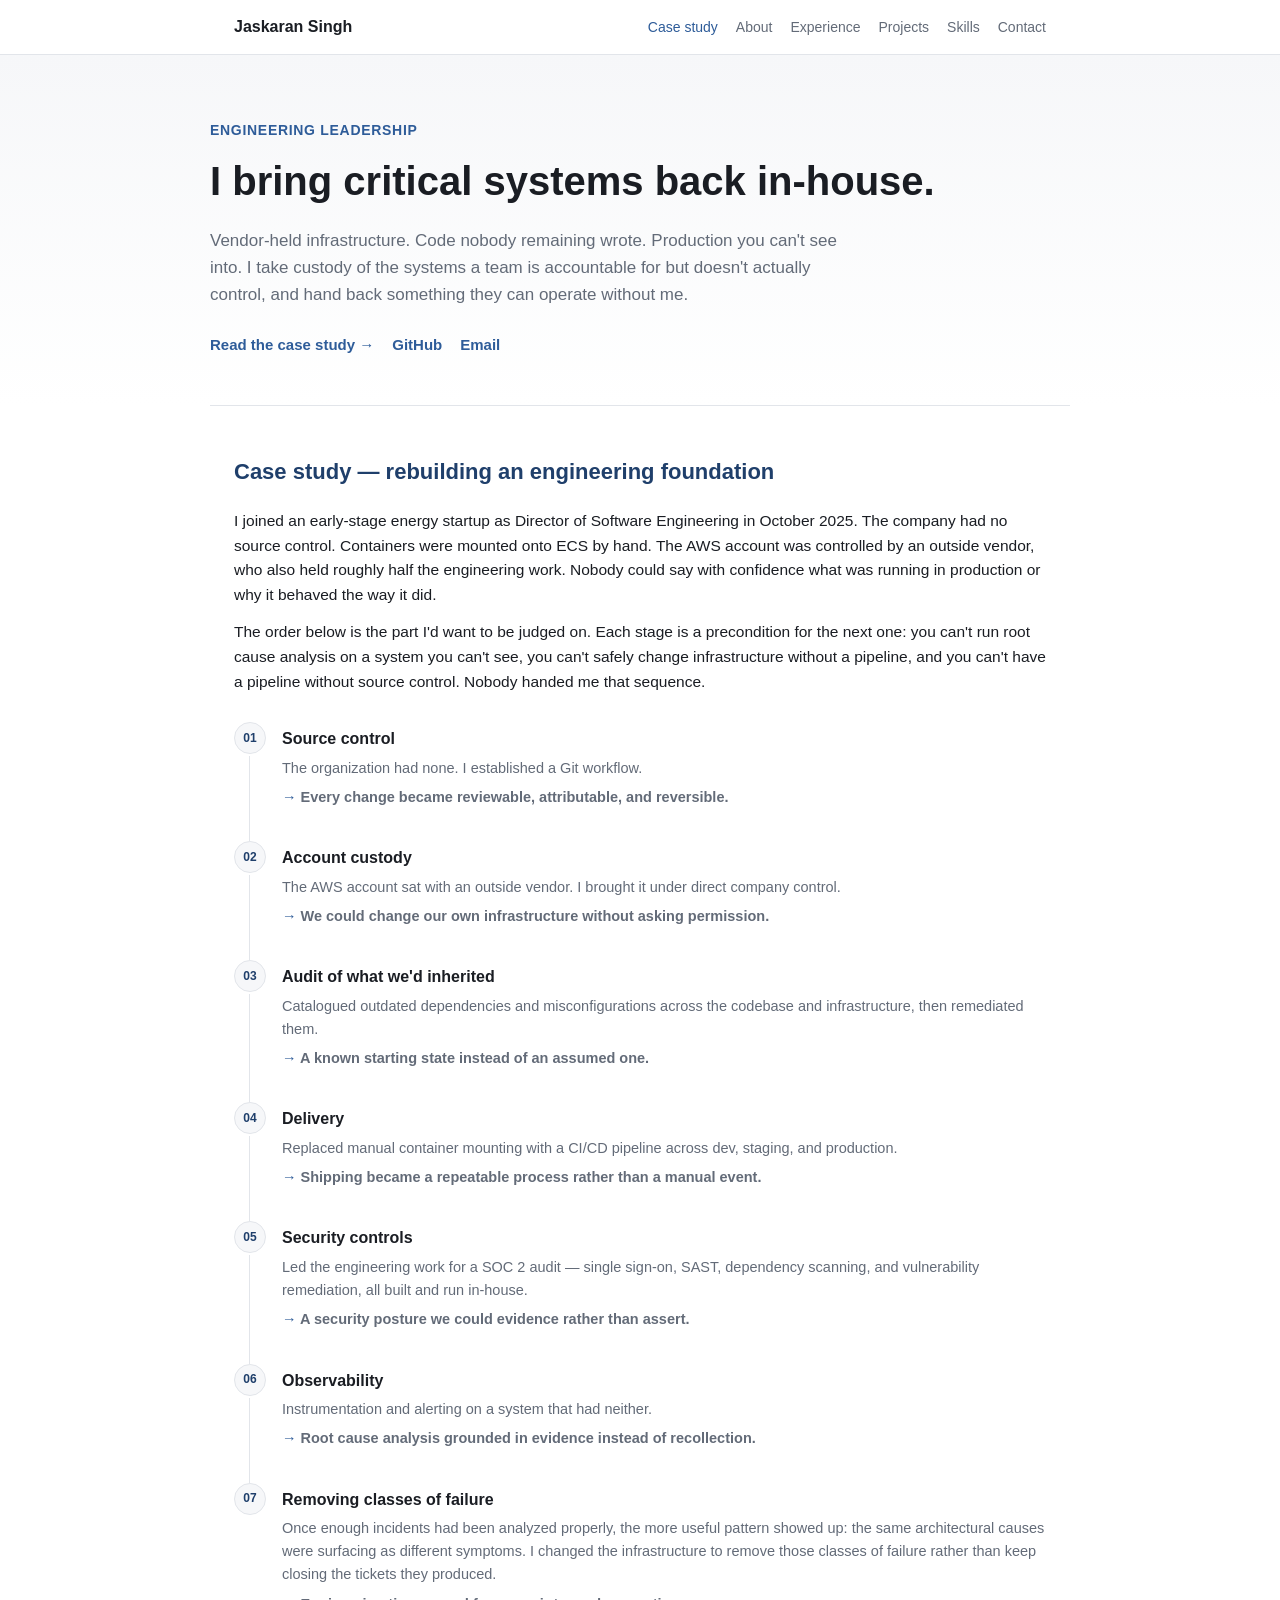
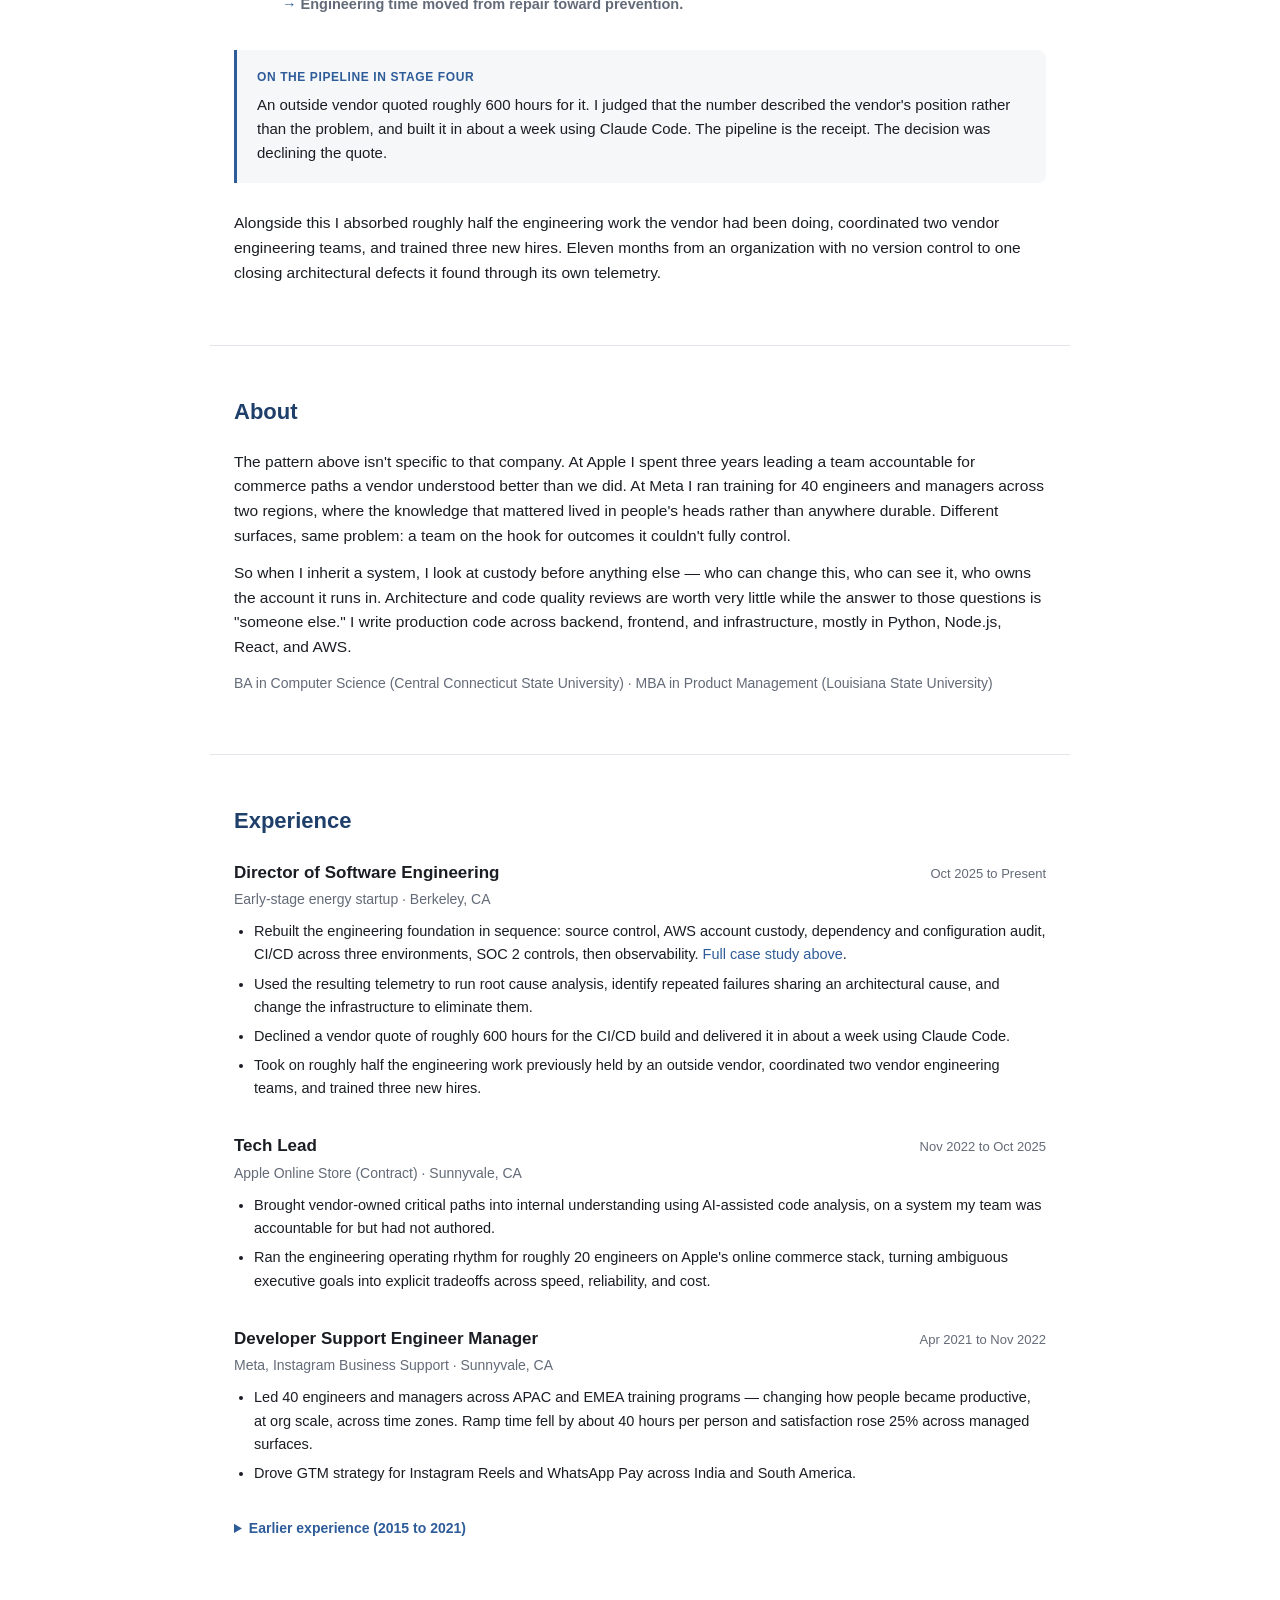
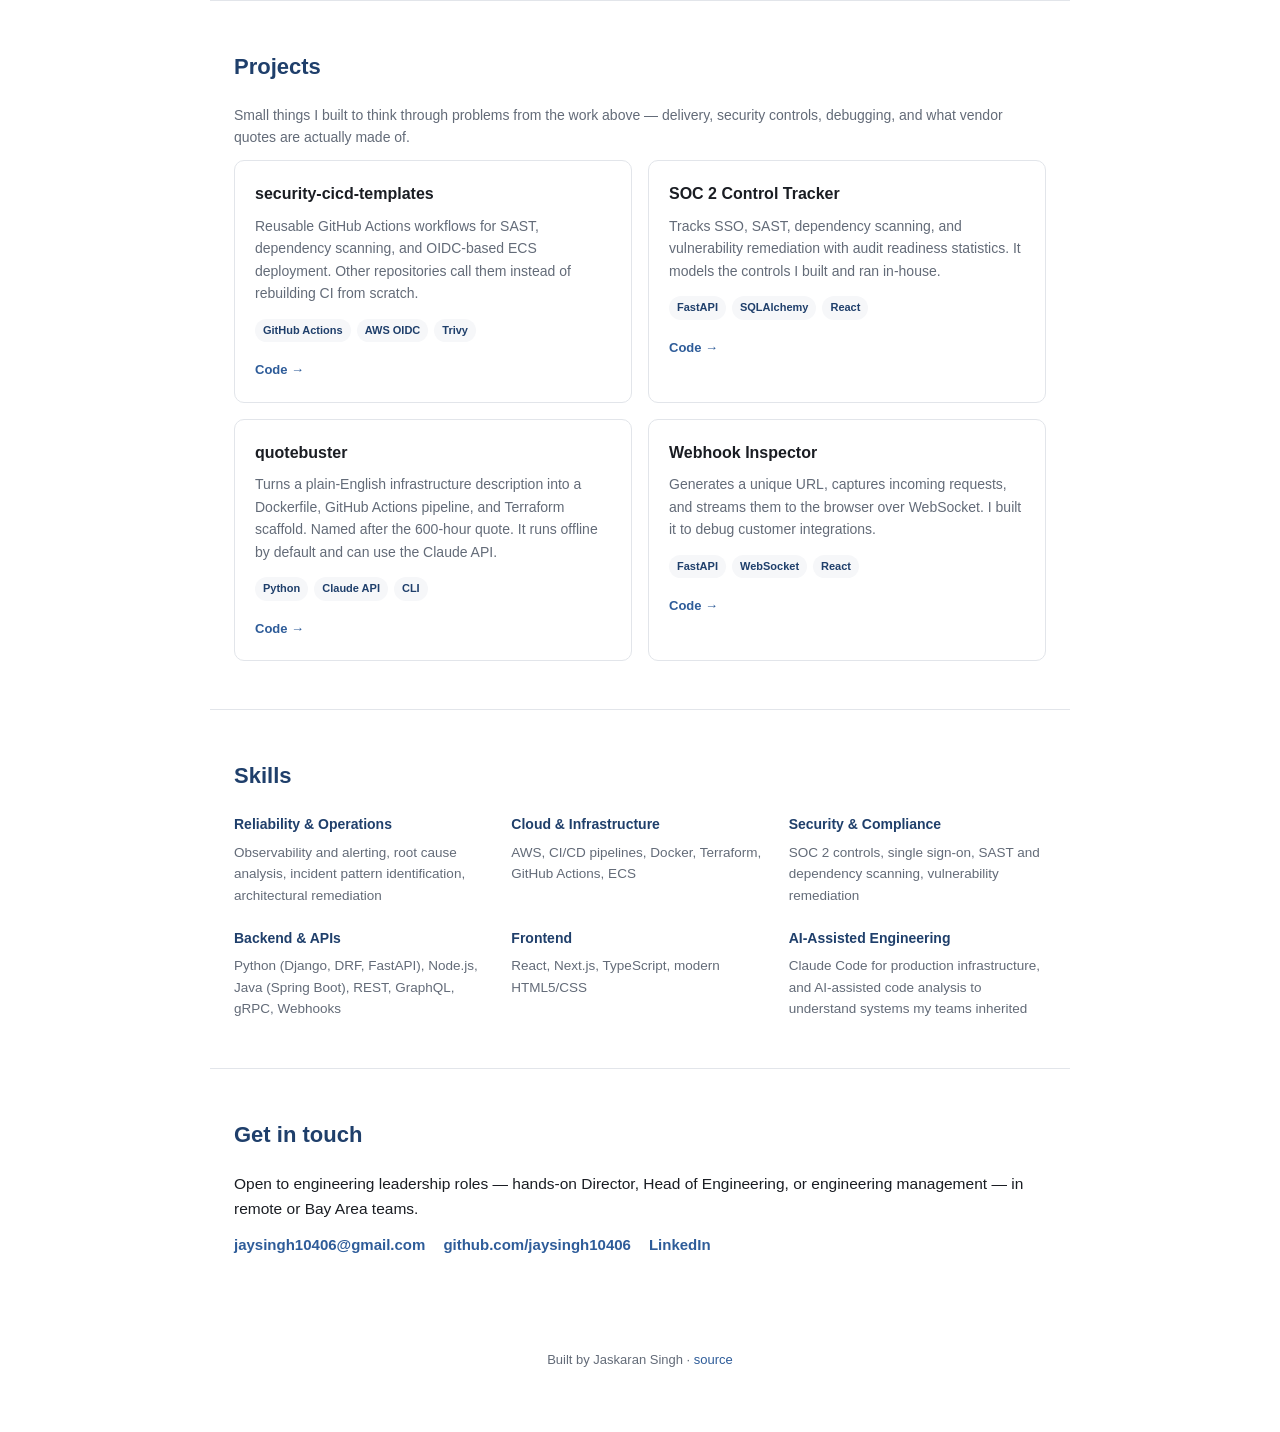
==== index.html @ 71fa1586 "Reposition portfolio around systems custody rather than CI/CD The site led with "Systems that make s" ====
<!doctype html>
<html lang="en">
<head>
  <meta charset="UTF-8" />
  <meta name="viewport" content="width=device-width, initial-scale=1.0" />
  <title>Jaskaran Singh | Engineering Leadership</title>
  <meta name="description" content="Jaskaran Singh takes custody of systems an engineering team is accountable for but doesn't control, and hands back something the team can operate." />
  <link rel="stylesheet" href="css/style.css" />
</head>
<body>

  <nav class="nav">
    <div class="nav__inner">
      <a href="#top" class="nav__brand">Jaskaran Singh</a>
      <div class="nav__links">
        <a href="#rebuild">Case study</a>
        <a href="#about">About</a>
        <a href="#experience">Experience</a>
        <a href="#projects">Projects</a>
        <a href="#skills">Skills</a>
        <a href="#contact">Contact</a>
      </div>
    </div>
  </nav>

  <header id="top" class="hero">
    <div class="hero__inner">
      <p class="hero__eyebrow">Engineering Leadership</p>
      <h1>I bring critical systems back in-house.</h1>
      <p class="hero__tagline">
        Vendor-held infrastructure. Code nobody remaining wrote. Production you can't see into.
        I take custody of the systems a team is accountable for but doesn't actually control,
        and hand back something they can operate without me.
      </p>
      <div class="hero__links">
        <a href="#rebuild">Read the case study →</a>
        <a href="https://github.com/jaysingh10406" target="_blank" rel="noopener">GitHub</a>
        <a href="mailto:jaysingh10406@gmail.com">Email</a>
      </div>
    </div>
  </header>

  <main>
    <section id="rebuild" class="section">
      <h2 class="section__title">Case study — rebuilding an engineering foundation</h2>
      <p class="section__body">
        I joined an early-stage energy startup as Director of Software Engineering in October 2025.
        The company had no source control. Containers were mounted onto ECS by hand. The AWS account
        was controlled by an outside vendor, who also held roughly half the engineering work. Nobody
        could say with confidence what was running in production or why it behaved the way it did.
      </p>
      <p class="section__body">
        The order below is the part I'd want to be judged on. Each stage is a precondition for the
        next one: you can't run root cause analysis on a system you can't see, you can't safely
        change infrastructure without a pipeline, and you can't have a pipeline without source
        control. Nobody handed me that sequence.
      </p>

      <ol class="sequence">
        <li class="sequence__step">
          <span class="sequence__num">01</span>
          <div class="sequence__body">
            <h3>Source control</h3>
            <p>The organization had none. I established a Git workflow.</p>
            <p class="sequence__unlock">Every change became reviewable, attributable, and reversible.</p>
          </div>
        </li>

        <li class="sequence__step">
          <span class="sequence__num">02</span>
          <div class="sequence__body">
            <h3>Account custody</h3>
            <p>The AWS account sat with an outside vendor. I brought it under direct company control.</p>
            <p class="sequence__unlock">We could change our own infrastructure without asking permission.</p>
          </div>
        </li>

        <li class="sequence__step">
          <span class="sequence__num">03</span>
          <div class="sequence__body">
            <h3>Audit of what we'd inherited</h3>
            <p>Catalogued outdated dependencies and misconfigurations across the codebase and infrastructure, then remediated them.</p>
            <p class="sequence__unlock">A known starting state instead of an assumed one.</p>
          </div>
        </li>

        <li class="sequence__step">
          <span class="sequence__num">04</span>
          <div class="sequence__body">
            <h3>Delivery</h3>
            <p>Replaced manual container mounting with a CI/CD pipeline across dev, staging, and production.</p>
            <p class="sequence__unlock">Shipping became a repeatable process rather than a manual event.</p>
          </div>
        </li>

        <li class="sequence__step">
          <span class="sequence__num">05</span>
          <div class="sequence__body">
            <h3>Security controls</h3>
            <p>Led the engineering work for a SOC&nbsp;2 audit — single sign-on, SAST, dependency scanning, and vulnerability remediation, all built and run in-house.</p>
            <p class="sequence__unlock">A security posture we could evidence rather than assert.</p>
          </div>
        </li>

        <li class="sequence__step">
          <span class="sequence__num">06</span>
          <div class="sequence__body">
            <h3>Observability</h3>
            <p>Instrumentation and alerting on a system that had neither.</p>
            <p class="sequence__unlock">Root cause analysis grounded in evidence instead of recollection.</p>
          </div>
        </li>

        <li class="sequence__step">
          <span class="sequence__num">07</span>
          <div class="sequence__body">
            <h3>Removing classes of failure</h3>
            <p>Once enough incidents had been analyzed properly, the more useful pattern showed up: the same architectural causes were surfacing as different symptoms. I changed the infrastructure to remove those classes of failure rather than keep closing the tickets they produced.</p>
            <p class="sequence__unlock">Engineering time moved from repair toward prevention.</p>
          </div>
        </li>
      </ol>

      <div class="callout">
        <p class="callout__label">On the pipeline in stage four</p>
        <p>
          An outside vendor quoted roughly 600 hours for it. I judged that the number described the
          vendor's position rather than the problem, and built it in about a week using Claude Code.
          The pipeline is the receipt. The decision was declining the quote.
        </p>
      </div>

      <p class="section__body">
        Alongside this I absorbed roughly half the engineering work the vendor had been doing,
        coordinated two vendor engineering teams, and trained three new hires. Eleven months from
        an organization with no version control to one closing architectural defects it found
        through its own telemetry.
      </p>
    </section>

    <section id="about" class="section">
      <h2 class="section__title">About</h2>
      <p class="section__body">
        The pattern above isn't specific to that company. At Apple I spent three years leading a team
        accountable for commerce paths a vendor understood better than we did. At Meta I ran training
        for 40 engineers and managers across two regions, where the knowledge that mattered lived in
        people's heads rather than anywhere durable. Different surfaces, same problem: a team on the
        hook for outcomes it couldn't fully control.
      </p>
      <p class="section__body">
        So when I inherit a system, I look at custody before anything else — who can change this,
        who can see it, who owns the account it runs in. Architecture and code quality reviews are
        worth very little while the answer to those questions is "someone else." I write production
        code across backend, frontend, and infrastructure, mostly in Python, Node.js, React, and AWS.
      </p>
      <p class="section__body section__body--muted">
        BA in Computer Science (Central Connecticut State University) · MBA in Product Management
        (Louisiana State University)
      </p>
    </section>

    <section id="experience" class="section">
      <h2 class="section__title">Experience</h2>

      <article class="role">
        <div class="role__header">
          <h3>Director of Software Engineering</h3>
          <span class="role__dates">Oct 2025 to Present</span>
        </div>
        <p class="role__company">Early-stage energy startup · Berkeley, CA</p>
        <ul>
          <li>Rebuilt the engineering foundation in sequence: source control, AWS account custody, dependency and configuration audit, CI/CD across three environments, SOC&nbsp;2 controls, then observability. <a href="#rebuild">Full case study above</a>.</li>
          <li>Used the resulting telemetry to run root cause analysis, identify repeated failures sharing an architectural cause, and change the infrastructure to eliminate them.</li>
          <li>Declined a vendor quote of roughly 600 hours for the CI/CD build and delivered it in about a week using Claude Code.</li>
          <li>Took on roughly half the engineering work previously held by an outside vendor, coordinated two vendor engineering teams, and trained three new hires.</li>
        </ul>
      </article>

      <article class="role">
        <div class="role__header">
          <h3>Tech Lead</h3>
          <span class="role__dates">Nov 2022 to Oct 2025</span>
        </div>
        <p class="role__company">Apple Online Store (Contract) · Sunnyvale, CA</p>
        <ul>
          <li>Brought vendor-owned critical paths into internal understanding using AI-assisted code analysis, on a system my team was accountable for but had not authored.</li>
          <li>Ran the engineering operating rhythm for roughly 20 engineers on Apple's online commerce stack, turning ambiguous executive goals into explicit tradeoffs across speed, reliability, and cost.</li>
        </ul>
      </article>

      <article class="role">
        <div class="role__header">
          <h3>Developer Support Engineer Manager</h3>
          <span class="role__dates">Apr 2021 to Nov 2022</span>
        </div>
        <p class="role__company">Meta, Instagram Business Support · Sunnyvale, CA</p>
        <ul>
          <li>Led 40 engineers and managers across APAC and EMEA training programs — changing how people became productive, at org scale, across time zones. Ramp time fell by about 40 hours per person and satisfaction rose 25% across managed surfaces.</li>
          <li>Drove GTM strategy for Instagram Reels and WhatsApp Pay across India and South America.</li>
        </ul>
      </article>

      <details class="earlier">
        <summary>Earlier experience (2015 to 2021)</summary>
        <ul>
          <li><strong>2019 to 2021</strong>: Lead Engineer, Apple Online Store (Contract), Sunnyvale, CA. Led technical delivery on a payment-flow improvement that contributed to a 15% engagement lift. Delivered 10% under budget.</li>
          <li><strong>2018 to 2019</strong>: Application Developer, Google via Accenture (Contract), Mountain View, CA. Provided technical support for Google's developer and partner community on API issues.</li>
          <li><strong>2017 to 2018</strong>: Quality Assurance Tester, PayPal via Intelliswift (Contract), San Jose, CA. Tested REST APIs with Postman and maintained documentation.</li>
          <li><strong>2016 to 2017</strong>: Senior Associate App Developer, UnitedHealth Group, Cypress, CA. Performed unit testing and code review under Agile and Waterfall.</li>
          <li><strong>2015</strong>: TDP Intern, Optum Technology, Hartford, CT. Built the J2EE backend for a major application portal.</li>
        </ul>
      </details>
    </section>

    <section id="projects" class="section">
      <h2 class="section__title">Projects</h2>
      <p class="section__body section__body--muted">
        Small things I built to think through problems from the work above — delivery, security
        controls, debugging, and what vendor quotes are actually made of.
      </p>

      <div class="projects-grid">
        <article class="project-card">
          <h3>security-cicd-templates</h3>
          <p>
            Reusable GitHub Actions workflows for SAST, dependency scanning, and OIDC-based ECS
            deployment. Other repositories call them instead of rebuilding CI from scratch.
          </p>
          <div class="project-card__tags">
            <span>GitHub Actions</span><span>AWS OIDC</span><span>Trivy</span>
          </div>
          <div class="project-card__links">
            <a href="https://github.com/jaysingh10406/security-cicd-templates" target="_blank" rel="noopener">Code →</a>
          </div>
        </article>

        <article class="project-card">
          <h3>SOC&nbsp;2 Control Tracker</h3>
          <p>
            Tracks SSO, SAST, dependency scanning, and vulnerability remediation with audit
            readiness statistics. It models the controls I built and ran in-house.
          </p>
          <div class="project-card__tags">
            <span>FastAPI</span><span>SQLAlchemy</span><span>React</span>
          </div>
          <div class="project-card__links">
            <a href="https://github.com/jaysingh10406/soc2-control-tracker" target="_blank" rel="noopener">Code →</a>
          </div>
        </article>

        <article class="project-card">
          <h3>quotebuster</h3>
          <p>
            Turns a plain-English infrastructure description into a Dockerfile, GitHub Actions
            pipeline, and Terraform scaffold. Named after the 600-hour quote. It runs offline by
            default and can use the Claude API.
          </p>
          <div class="project-card__tags">
            <span>Python</span><span>Claude API</span><span>CLI</span>
          </div>
          <div class="project-card__links">
            <a href="https://github.com/jaysingh10406/quotebuster" target="_blank" rel="noopener">Code →</a>
          </div>
        </article>

        <article class="project-card">
          <h3>Webhook Inspector</h3>
          <p>
            Generates a unique URL, captures incoming requests, and streams them to the browser
            over WebSocket. I built it to debug customer integrations.
          </p>
          <div class="project-card__tags">
            <span>FastAPI</span><span>WebSocket</span><span>React</span>
          </div>
          <div class="project-card__links">
            <a href="https://github.com/jaysingh10406/webhook-inspector" target="_blank" rel="noopener">Code →</a>
          </div>
        </article>
      </div>
    </section>

    <section id="skills" class="section">
      <h2 class="section__title">Skills</h2>
      <div class="skills">
        <div class="skills__group">
          <h4>Reliability &amp; Operations</h4>
          <p>Observability and alerting, root cause analysis, incident pattern identification, architectural remediation</p>
        </div>
        <div class="skills__group">
          <h4>Cloud &amp; Infrastructure</h4>
          <p>AWS, CI/CD pipelines, Docker, Terraform, GitHub Actions, ECS</p>
        </div>
        <div class="skills__group">
          <h4>Security &amp; Compliance</h4>
          <p>SOC&nbsp;2 controls, single sign-on, SAST and dependency scanning, vulnerability remediation</p>
        </div>
        <div class="skills__group">
          <h4>Backend &amp; APIs</h4>
          <p>Python (Django, DRF, FastAPI), Node.js, Java (Spring Boot), REST, GraphQL, gRPC, Webhooks</p>
        </div>
        <div class="skills__group">
          <h4>Frontend</h4>
          <p>React, Next.js, TypeScript, modern HTML5/CSS</p>
        </div>
        <div class="skills__group">
          <h4>AI-Assisted Engineering</h4>
          <p>Claude Code for production infrastructure, and AI-assisted code analysis to understand systems my teams inherited</p>
        </div>
      </div>
    </section>

    <section id="contact" class="section section--contact">
      <h2 class="section__title">Get in touch</h2>
      <p class="section__body">
        Open to engineering leadership roles — hands-on Director, Head of Engineering, or
        engineering management — in remote or Bay Area teams.
      </p>
      <div class="hero__links">
        <a href="mailto:jaysingh10406@gmail.com">jaysingh10406@gmail.com</a>
        <a href="https://github.com/jaysingh10406" target="_blank" rel="noopener">github.com/jaysingh10406</a>
        <a href="https://www.linkedin.com/" target="_blank" rel="noopener">LinkedIn</a>
      </div>
    </section>
  </main>

  <footer class="footer">
    <p>Built by Jaskaran Singh · <a href="https://github.com/jaysingh10406/jaysingh10406.github.io" target="_blank" rel="noopener">source</a></p>
  </footer>

  <script src="js/main.js"></script>
</body>
</html>
---- css/style.css ----
:root {
  --bg: #ffffff;
  --bg-alt: #f6f7f9;
  --surface: #ffffff;
  --border: #e2e5ea;
  --text: #1a1d23;
  --text-muted: #636b78;
  --brand: #2e5c99;
  --brand-dark: #1f3f6b;
  --max-width: 860px;
}

* {
  box-sizing: border-box;
}

html {
  scroll-behavior: smooth;
}

body {
  margin: 0;
  background: var(--bg);
  color: var(--text);
  font-family: -apple-system, BlinkMacSystemFont, "Segoe UI", Helvetica, Arial, sans-serif;
  line-height: 1.6;
}

a {
  color: var(--brand);
  text-decoration: none;
}

a:hover {
  text-decoration: underline;
}

/* Nav */
.nav {
  position: sticky;
  top: 0;
  background: rgba(255, 255, 255, 0.9);
  backdrop-filter: blur(6px);
  border-bottom: 1px solid var(--border);
  z-index: 10;
}

.nav__inner {
  max-width: var(--max-width);
  margin: 0 auto;
  padding: 14px 24px;
  display: flex;
  align-items: center;
  justify-content: space-between;
  flex-wrap: wrap;
  gap: 10px;
}

.nav__brand {
  font-weight: 700;
  color: var(--text);
}

.nav__brand:hover {
  text-decoration: none;
  color: var(--brand);
}

.nav__links {
  display: flex;
  flex-wrap: wrap;
  gap: 18px;
  font-size: 14px;
}

.nav__links a {
  color: var(--text-muted);
}

.nav__links a:hover {
  color: var(--brand);
  text-decoration: none;
}

.nav__links a.nav__links--active {
  color: var(--brand);
}

/* Hero */
.hero {
  background: linear-gradient(180deg, var(--bg-alt), var(--bg));
  padding: 64px 24px 48px;
}

.hero__inner {
  max-width: var(--max-width);
  margin: 0 auto;
}

.hero__eyebrow {
  color: var(--brand);
  font-weight: 600;
  font-size: 14px;
  text-transform: uppercase;
  letter-spacing: 0.05em;
  margin: 0 0 8px;
}

.hero h1 {
  font-size: 40px;
  margin: 0 0 14px;
  color: var(--text);
}

.hero__tagline {
  font-size: 17px;
  color: var(--text-muted);
  max-width: 640px;
  margin: 0 0 24px;
}

.hero__links {
  display: flex;
  gap: 18px;
  flex-wrap: wrap;
  font-size: 15px;
  font-weight: 600;
}

/* Sections */
.section {
  max-width: var(--max-width);
  margin: 0 auto;
  padding: 48px 24px;
  border-top: 1px solid var(--border);
}

.section__title {
  font-size: 22px;
  color: var(--brand-dark);
  margin: 0 0 20px;
}

.section__body {
  font-size: 15.5px;
  color: var(--text);
  margin: 0 0 12px;
}

.section__body--muted {
  color: var(--text-muted);
  font-size: 14px;
}

/* Experience */
.role {
  margin-bottom: 32px;
}

.role__header {
  display: flex;
  align-items: baseline;
  justify-content: space-between;
  flex-wrap: wrap;
  gap: 6px;
}

.role__header h3 {
  margin: 0;
  font-size: 17px;
}

.role__dates {
  color: var(--text-muted);
  font-size: 13px;
  white-space: nowrap;
}

.role__company {
  color: var(--text-muted);
  font-size: 14px;
  margin: 2px 0 10px;
}

.role ul {
  margin: 0;
  padding-left: 20px;
}

.role li {
  margin-bottom: 6px;
  font-size: 14.5px;
}

.earlier {
  margin-top: 24px;
  font-size: 14px;
  color: var(--text-muted);
}

.earlier summary {
  cursor: pointer;
  font-weight: 600;
  color: var(--brand);
  margin-bottom: 12px;
}

.earlier ul {
  padding-left: 20px;
}

.earlier li {
  margin-bottom: 8px;
}

/* Case study sequence */
.sequence {
  list-style: none;
  margin: 28px 0;
  padding: 0;
}

.sequence__step {
  position: relative;
  display: flex;
  gap: 16px;
  padding-bottom: 26px;
}

.sequence__step::before {
  content: "";
  position: absolute;
  left: 15px;
  top: 34px;
  bottom: 0;
  width: 1px;
  background: var(--border);
}

.sequence__step:last-child {
  padding-bottom: 0;
}

.sequence__step:last-child::before {
  display: none;
}

.sequence__num {
  flex: 0 0 32px;
  height: 32px;
  border-radius: 50%;
  border: 1px solid var(--border);
  background: var(--bg-alt);
  color: var(--brand-dark);
  font-size: 12px;
  font-weight: 700;
  display: flex;
  align-items: center;
  justify-content: center;
  position: relative;
  z-index: 1;
}

.sequence__body {
  padding-top: 4px;
}

.sequence__body h3 {
  margin: 0 0 5px;
  font-size: 16px;
}

.sequence__body p {
  margin: 0 0 6px;
  font-size: 14.5px;
  color: var(--text-muted);
}

.sequence__unlock {
  margin-bottom: 0;
  color: var(--brand-dark);
  font-weight: 600;
}

.sequence__unlock::before {
  content: "\2192\00a0";
  color: var(--brand);
}

/* Callout */
.callout {
  border-left: 3px solid var(--brand);
  background: var(--bg-alt);
  border-radius: 0 8px 8px 0;
  padding: 18px 20px;
  margin: 28px 0;
}

.callout__label {
  margin: 0 0 6px;
  font-size: 12px;
  font-weight: 700;
  text-transform: uppercase;
  letter-spacing: 0.05em;
  color: var(--brand);
}

.callout p:last-child {
  margin: 0;
  font-size: 15px;
}

/* Projects */
.projects-grid {
  display: grid;
  grid-template-columns: repeat(auto-fit, minmax(280px, 1fr));
  gap: 16px;
}

.project-card {
  border: 1px solid var(--border);
  border-radius: 10px;
  padding: 20px;
  background: var(--surface);
}

.project-card h3 {
  margin: 0 0 8px;
  font-size: 16px;
}

.project-card p {
  font-size: 14px;
  color: var(--text-muted);
  margin: 0 0 14px;
}

.project-card__tags {
  display: flex;
  flex-wrap: wrap;
  gap: 6px;
  margin-bottom: 14px;
}

.project-card__tags span {
  font-size: 11px;
  font-weight: 600;
  background: var(--bg-alt);
  color: var(--brand-dark);
  padding: 3px 8px;
  border-radius: 999px;
}

.project-card__links a {
  font-size: 13px;
  font-weight: 600;
}

/* Skills */
.skills {
  display: grid;
  grid-template-columns: repeat(auto-fit, minmax(220px, 1fr));
  gap: 20px;
}

.skills__group h4 {
  margin: 0 0 6px;
  font-size: 14px;
  color: var(--brand-dark);
}

.skills__group p {
  margin: 0;
  font-size: 13.5px;
  color: var(--text-muted);
}

/* Footer */
.footer {
  text-align: center;
  padding: 32px 24px 48px;
  color: var(--text-muted);
  font-size: 13px;
}

@media (max-width: 600px) {
  .hero h1 { font-size: 32px; }
  .nav__links { gap: 10px; font-size: 13px; }
  .sequence__step { gap: 12px; }
  .sequence__num { flex-basis: 28px; height: 28px; font-size: 11px; }
  .sequence__step::before { left: 13px; top: 30px; }
}
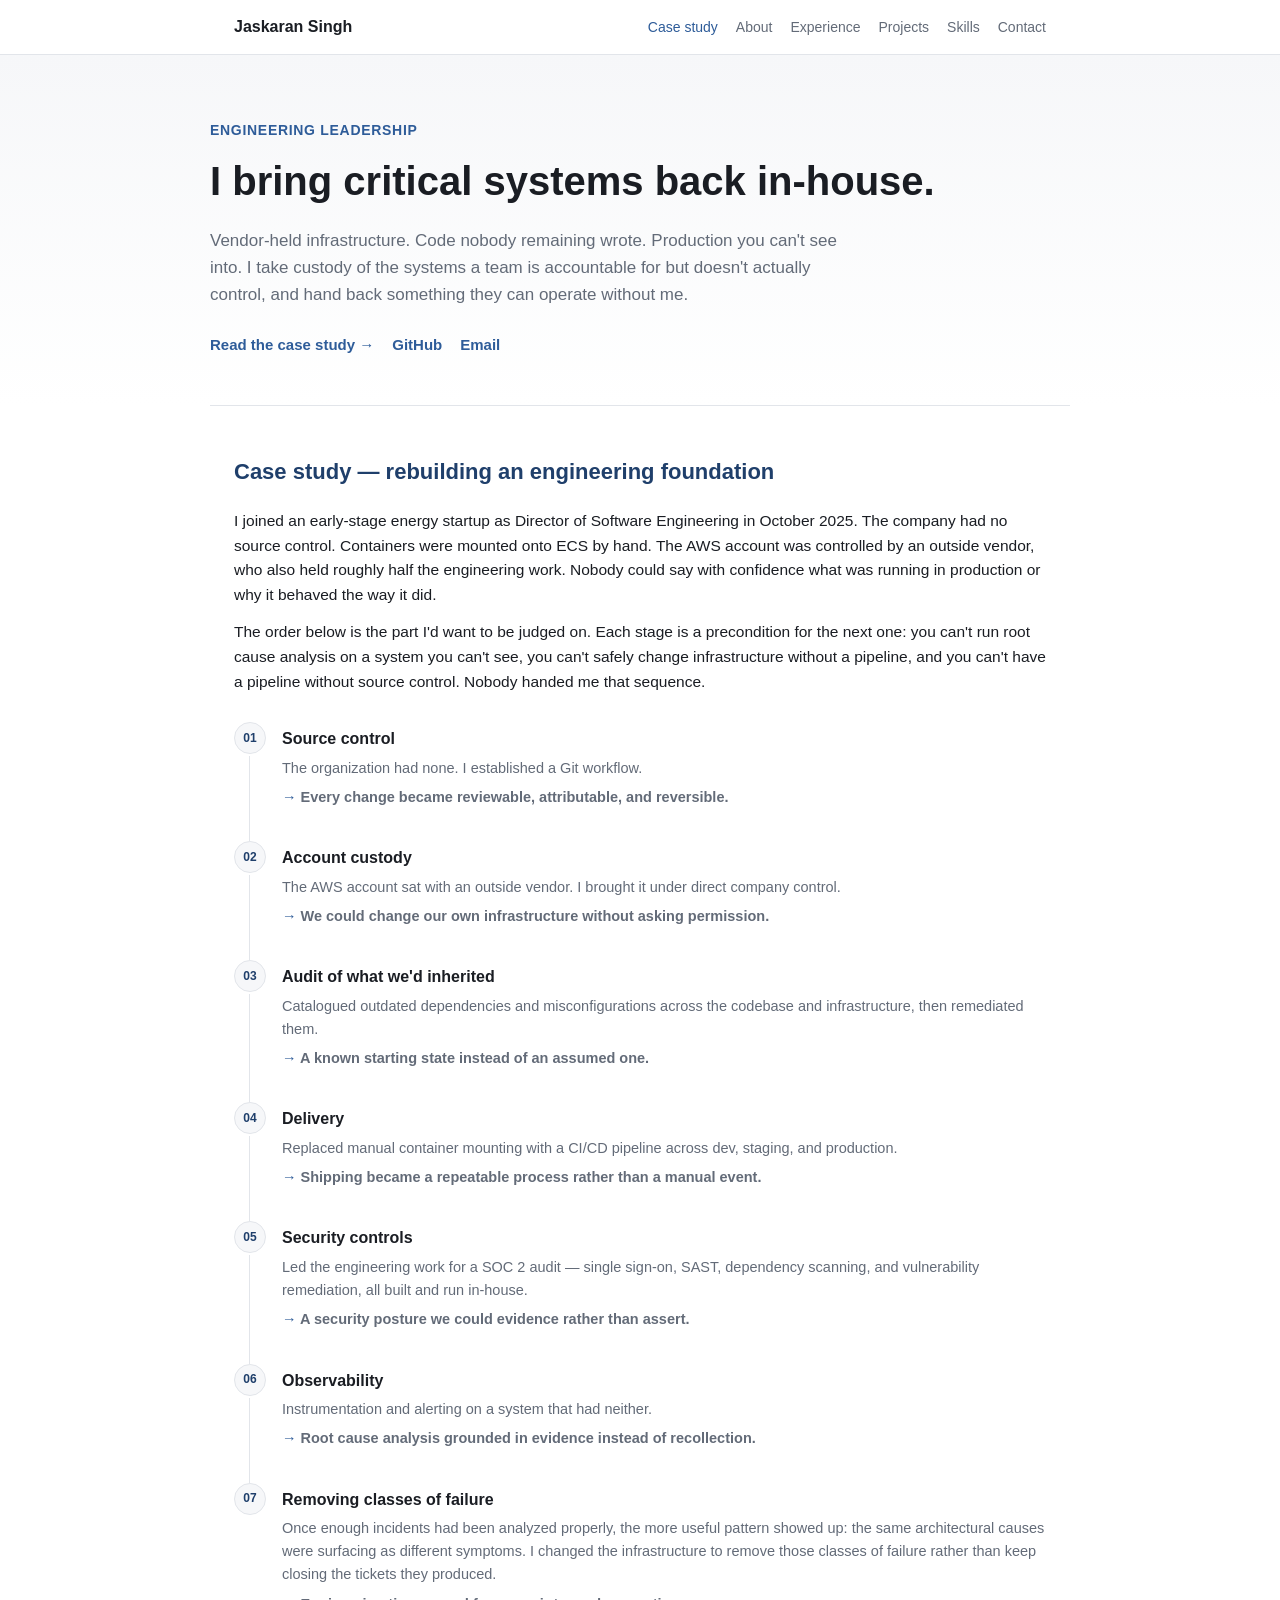
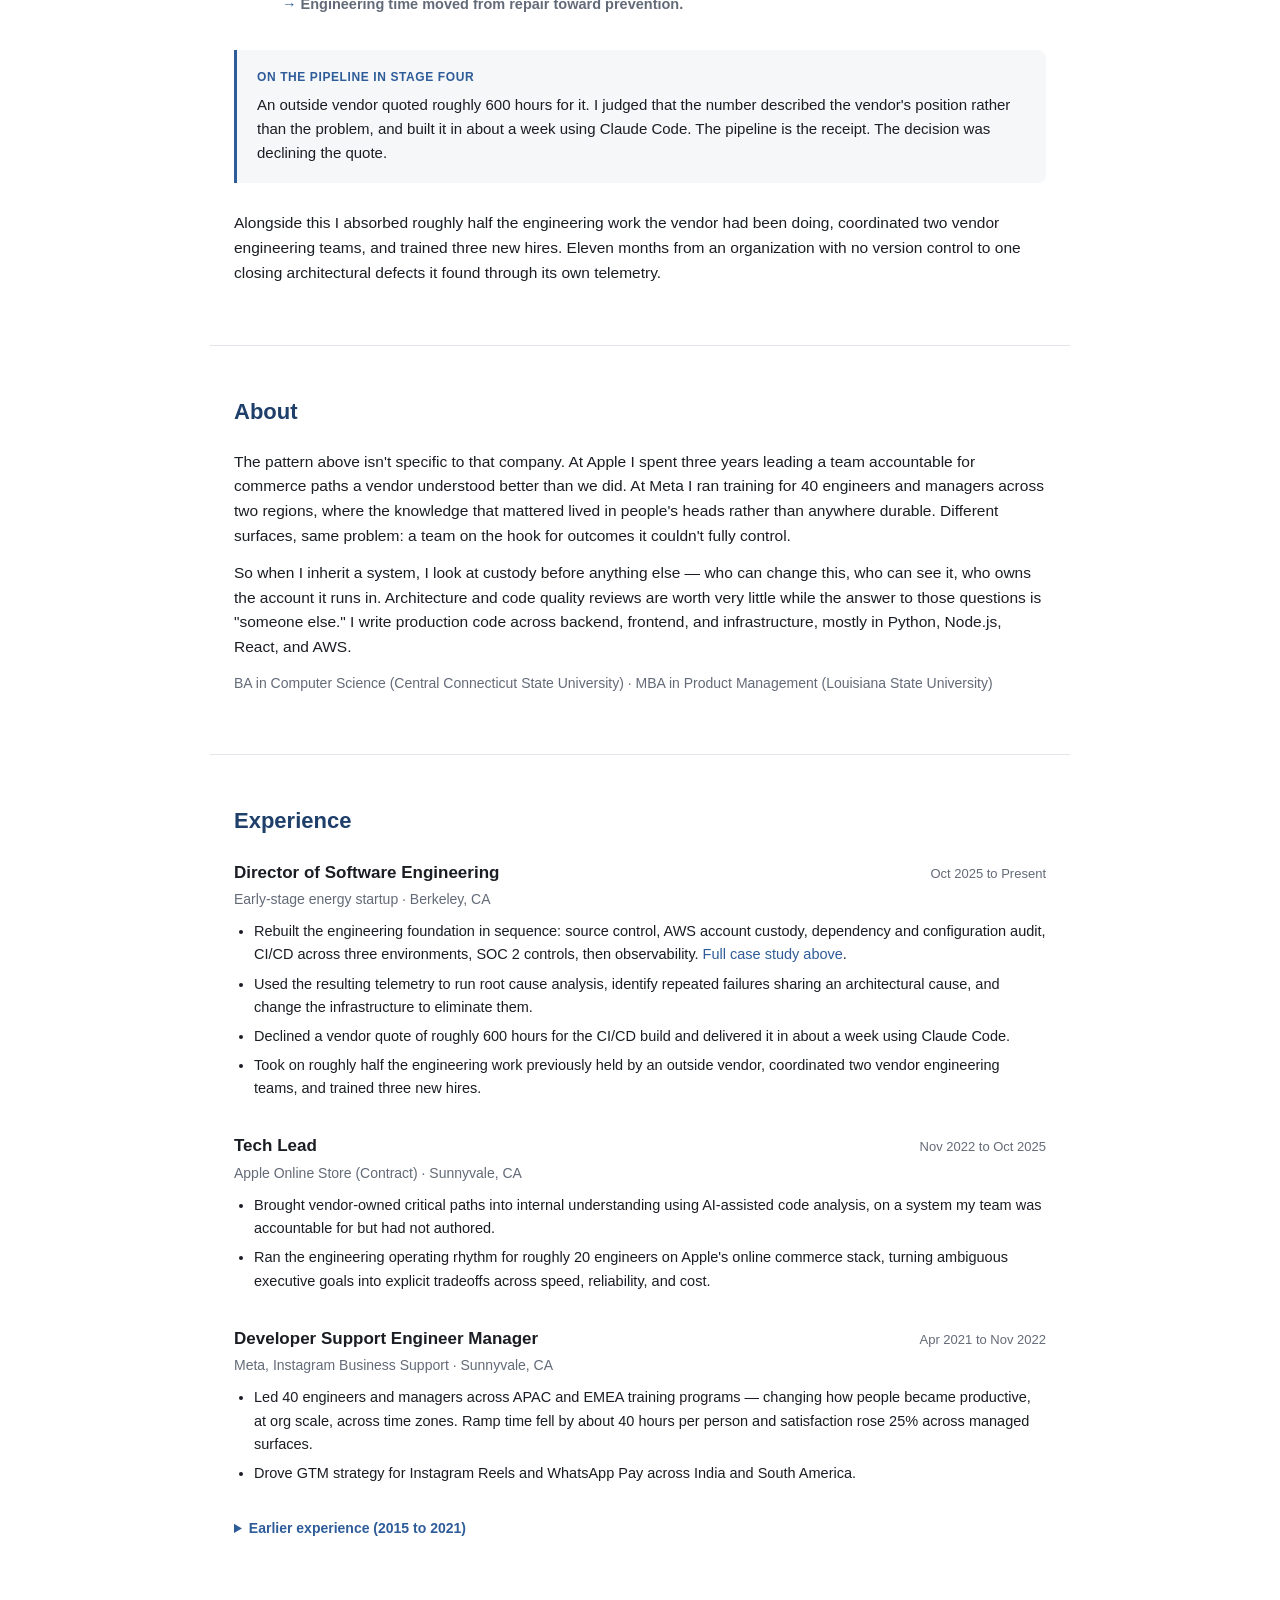
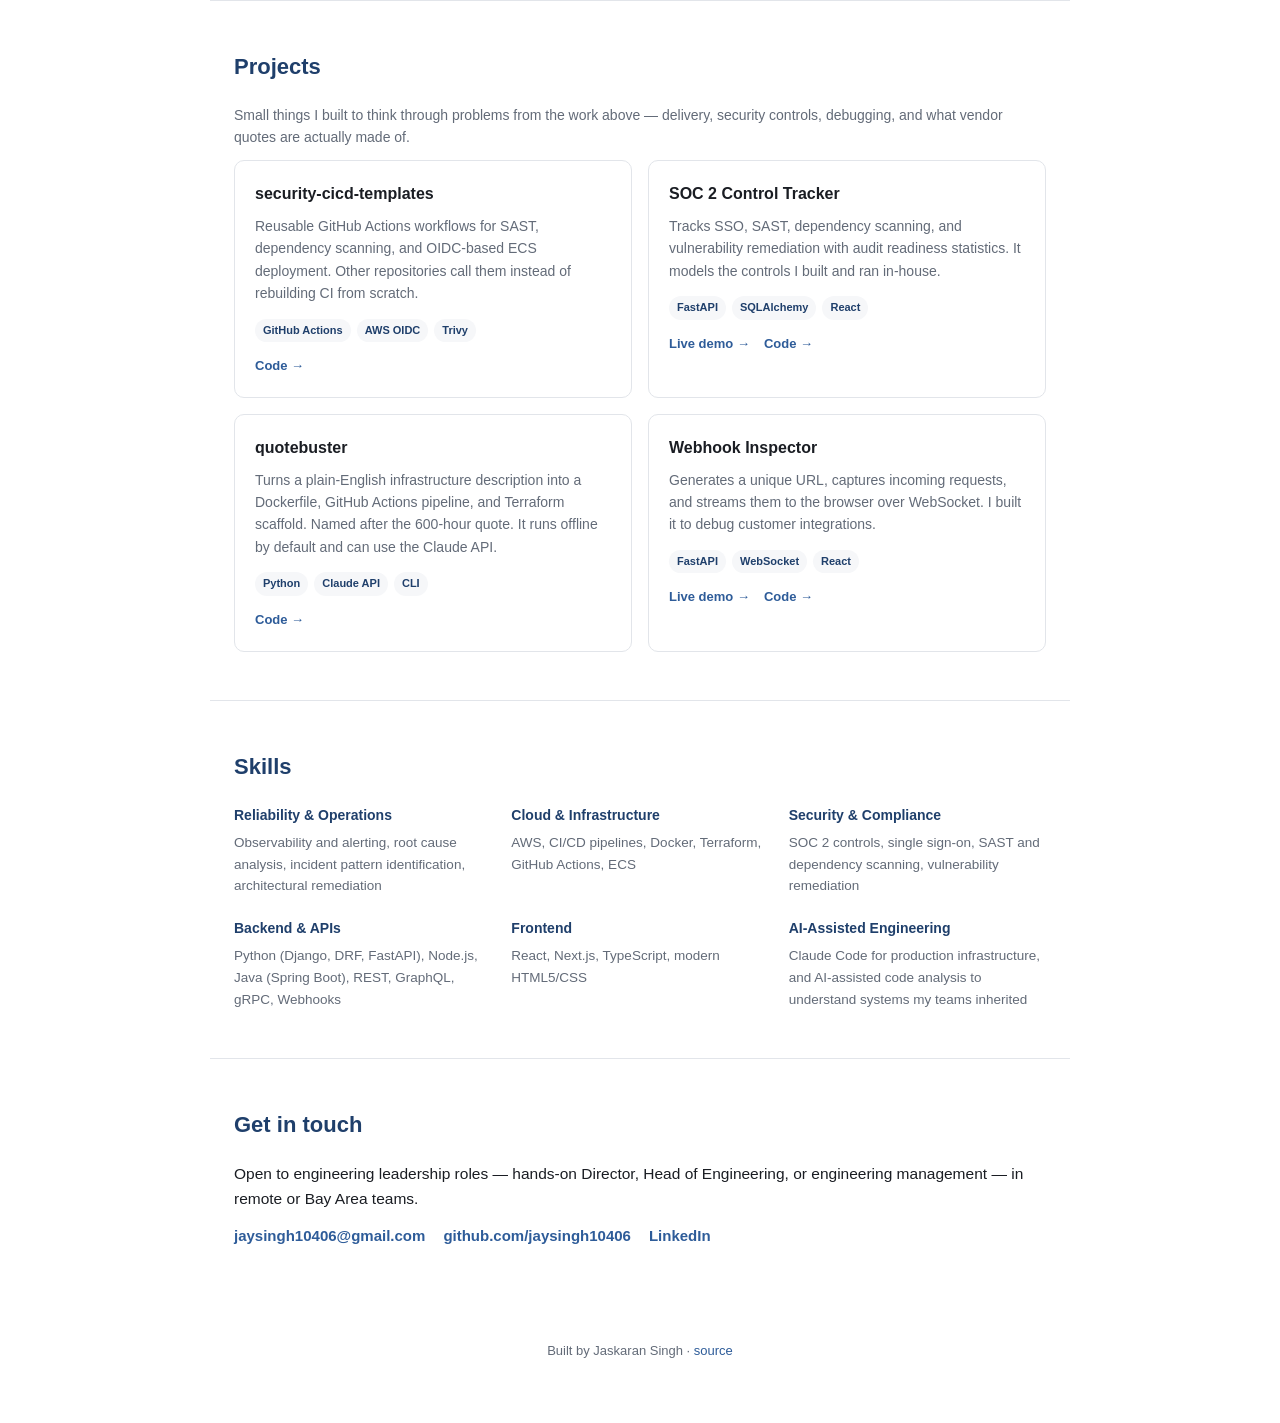
==== commit 8d39947e: "Link project cards to the live demos webhook-inspector and soc2-control-tracker are now deployed to " ====
--- a/index.html
+++ b/index.html
@@ -244,6 +244,7 @@
             <span>FastAPI</span><span>SQLAlchemy</span><span>React</span>
           </div>
           <div class="project-card__links">
+            <a href="https://jaysingh10406.github.io/soc2-control-tracker/" target="_blank" rel="noopener">Live demo →</a>
             <a href="https://github.com/jaysingh10406/soc2-control-tracker" target="_blank" rel="noopener">Code →</a>
           </div>
         </article>
@@ -273,6 +274,7 @@
             <span>FastAPI</span><span>WebSocket</span><span>React</span>
           </div>
           <div class="project-card__links">
+            <a href="https://jaysingh10406.github.io/webhook-inspector/" target="_blank" rel="noopener">Live demo →</a>
             <a href="https://github.com/jaysingh10406/webhook-inspector" target="_blank" rel="noopener">Code →</a>
           </div>
         </article>
--- a/css/style.css
+++ b/css/style.css
@@ -351,6 +351,11 @@
   border-radius: 999px;
 }
 
+.project-card__links {
+  display: flex;
+  gap: 14px;
+}
+
 .project-card__links a {
   font-size: 13px;
   font-weight: 600;
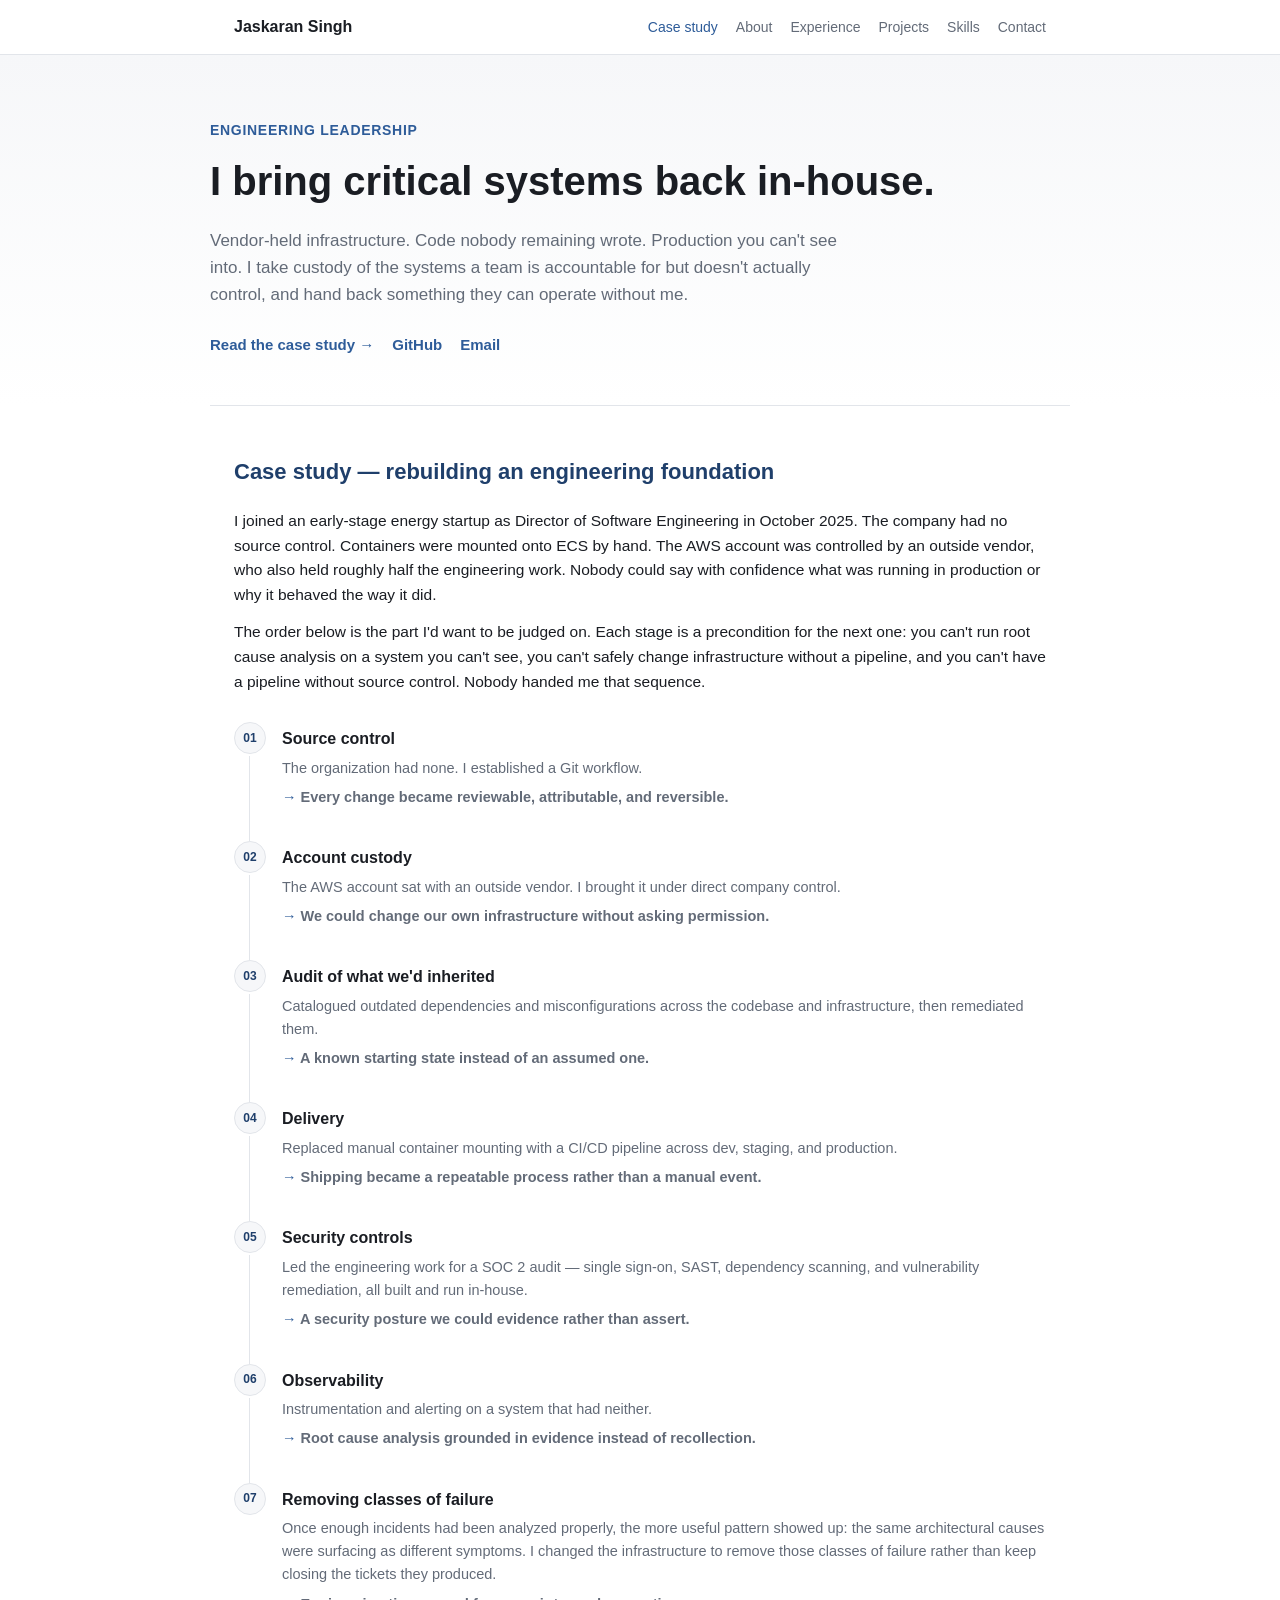
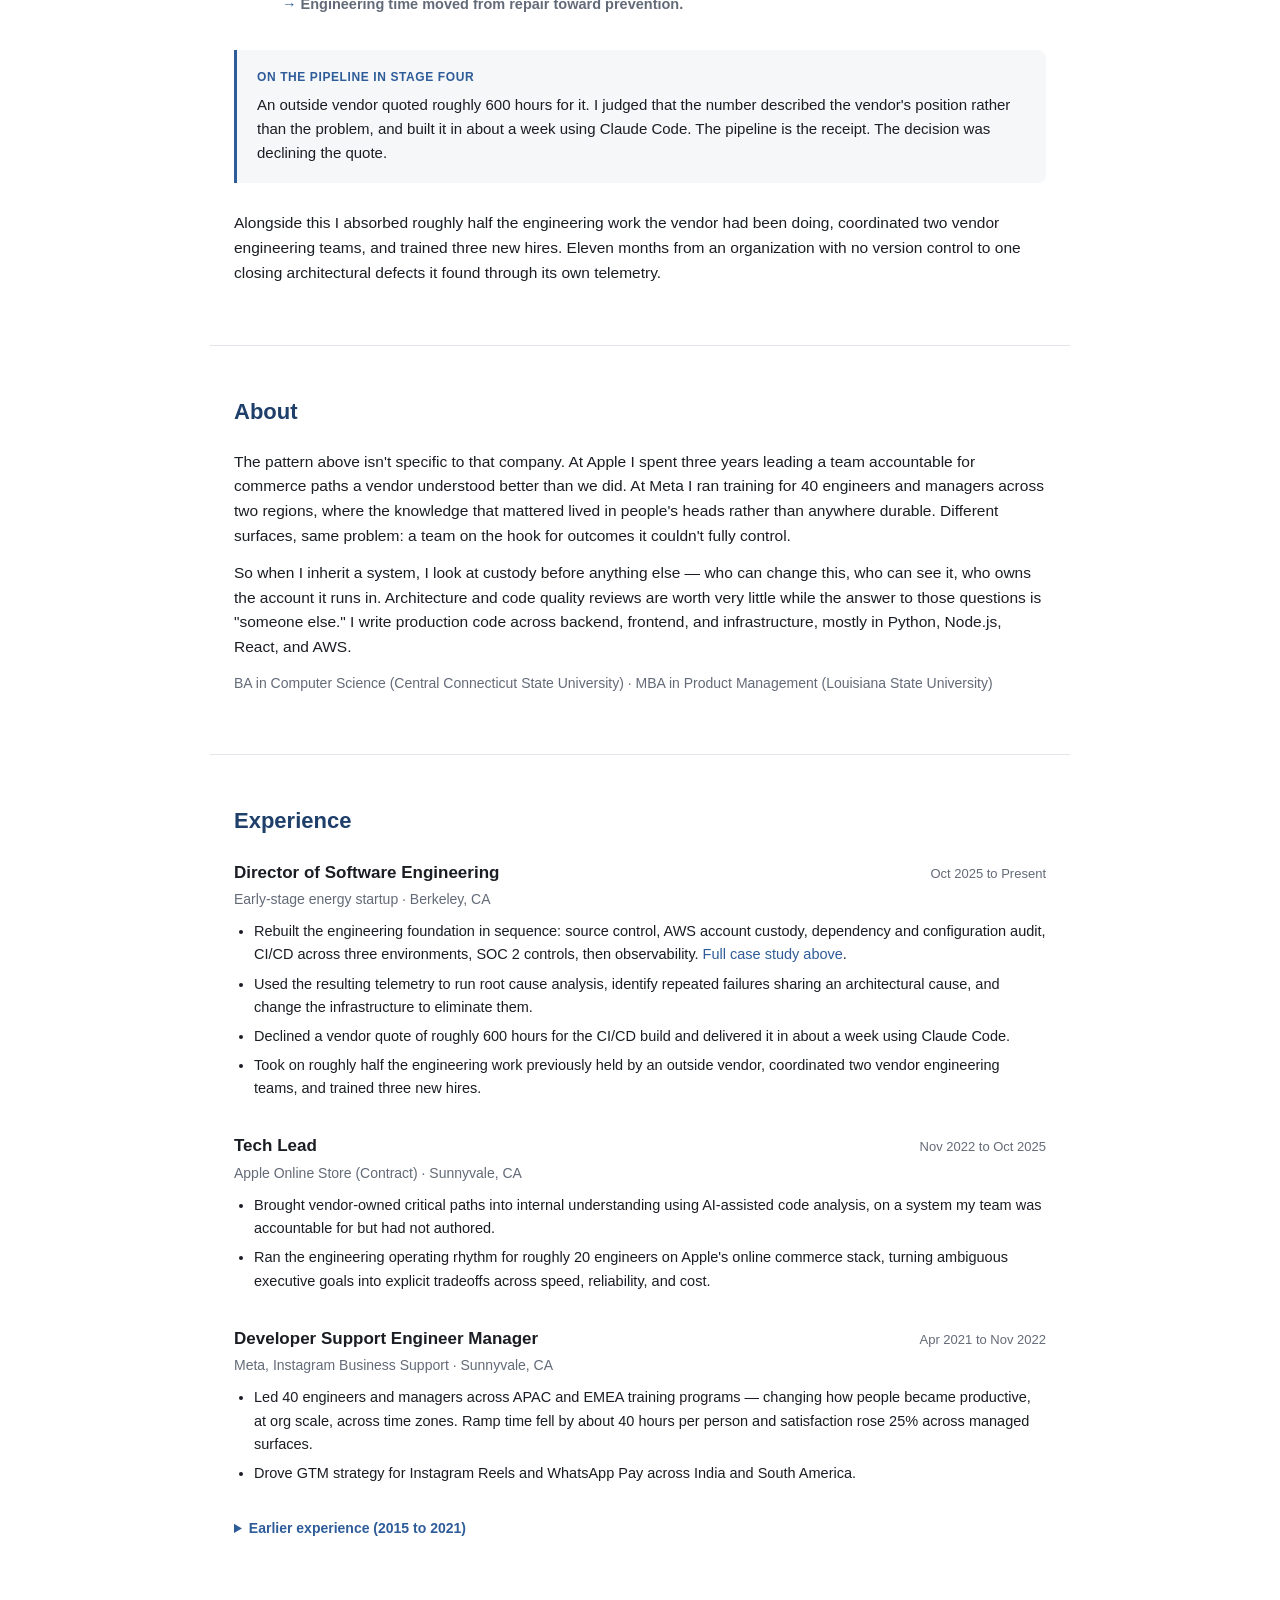
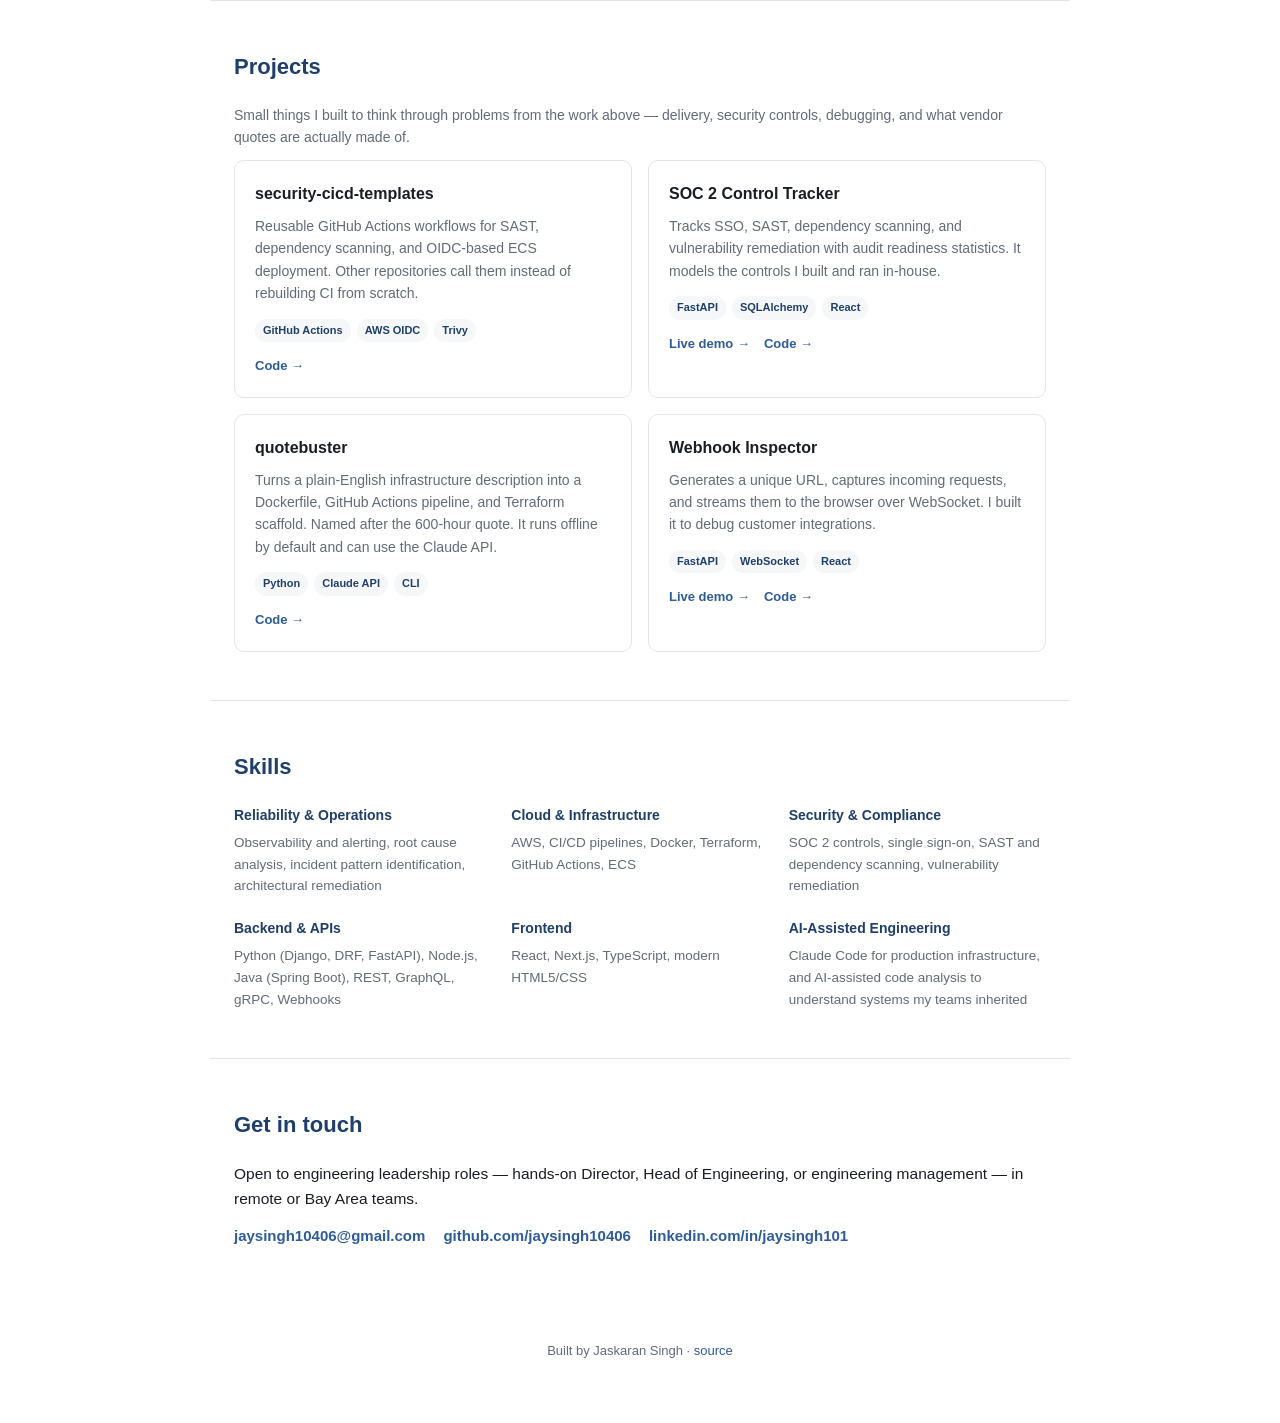
==== commit d73505b8: "Point LinkedIn at the real profile The contact link pointed at linkedin.com's homepage, a placeholde" ====
--- a/index.html
+++ b/index.html
@@ -320,7 +320,7 @@
       <div class="hero__links">
         <a href="mailto:jaysingh10406@gmail.com">jaysingh10406@gmail.com</a>
         <a href="https://github.com/jaysingh10406" target="_blank" rel="noopener">github.com/jaysingh10406</a>
-        <a href="https://www.linkedin.com/" target="_blank" rel="noopener">LinkedIn</a>
+        <a href="https://www.linkedin.com/in/jaysingh101/" target="_blank" rel="noopener">linkedin.com/in/jaysingh101</a>
       </div>
     </section>
   </main>
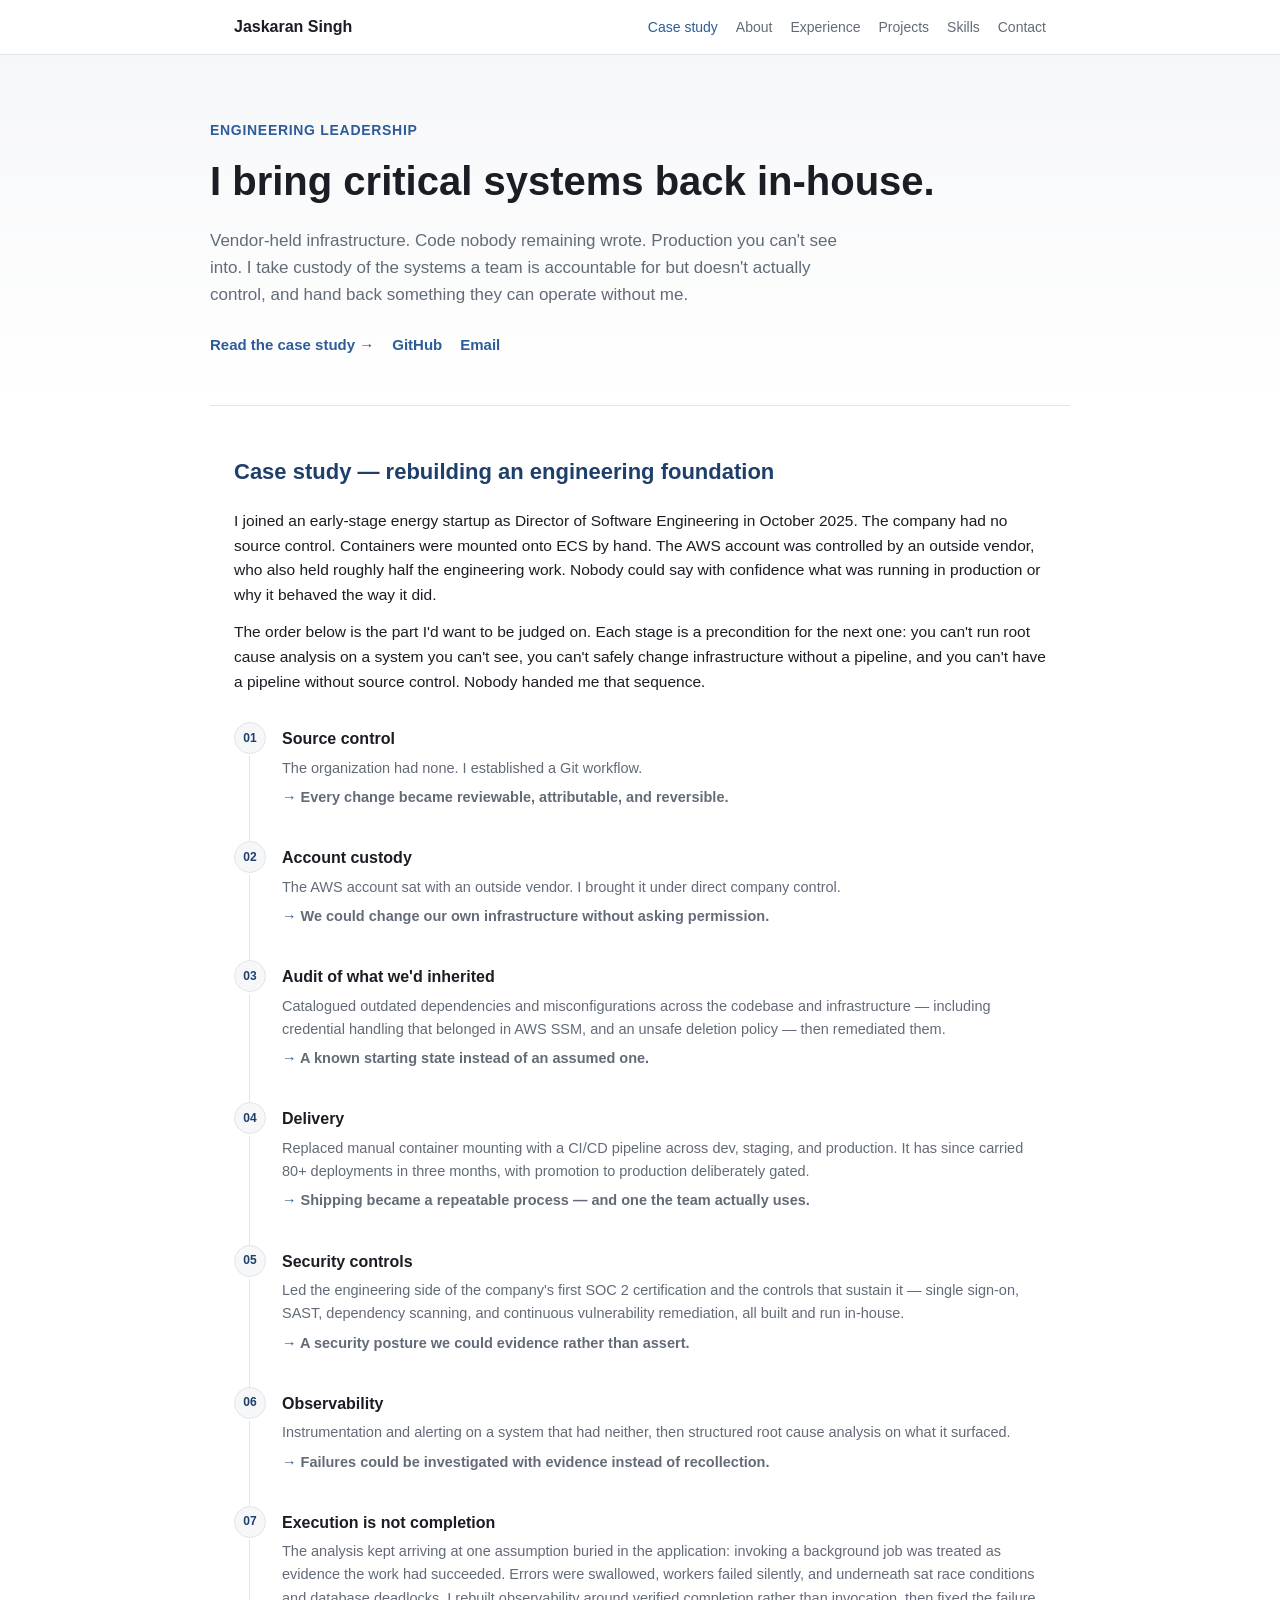
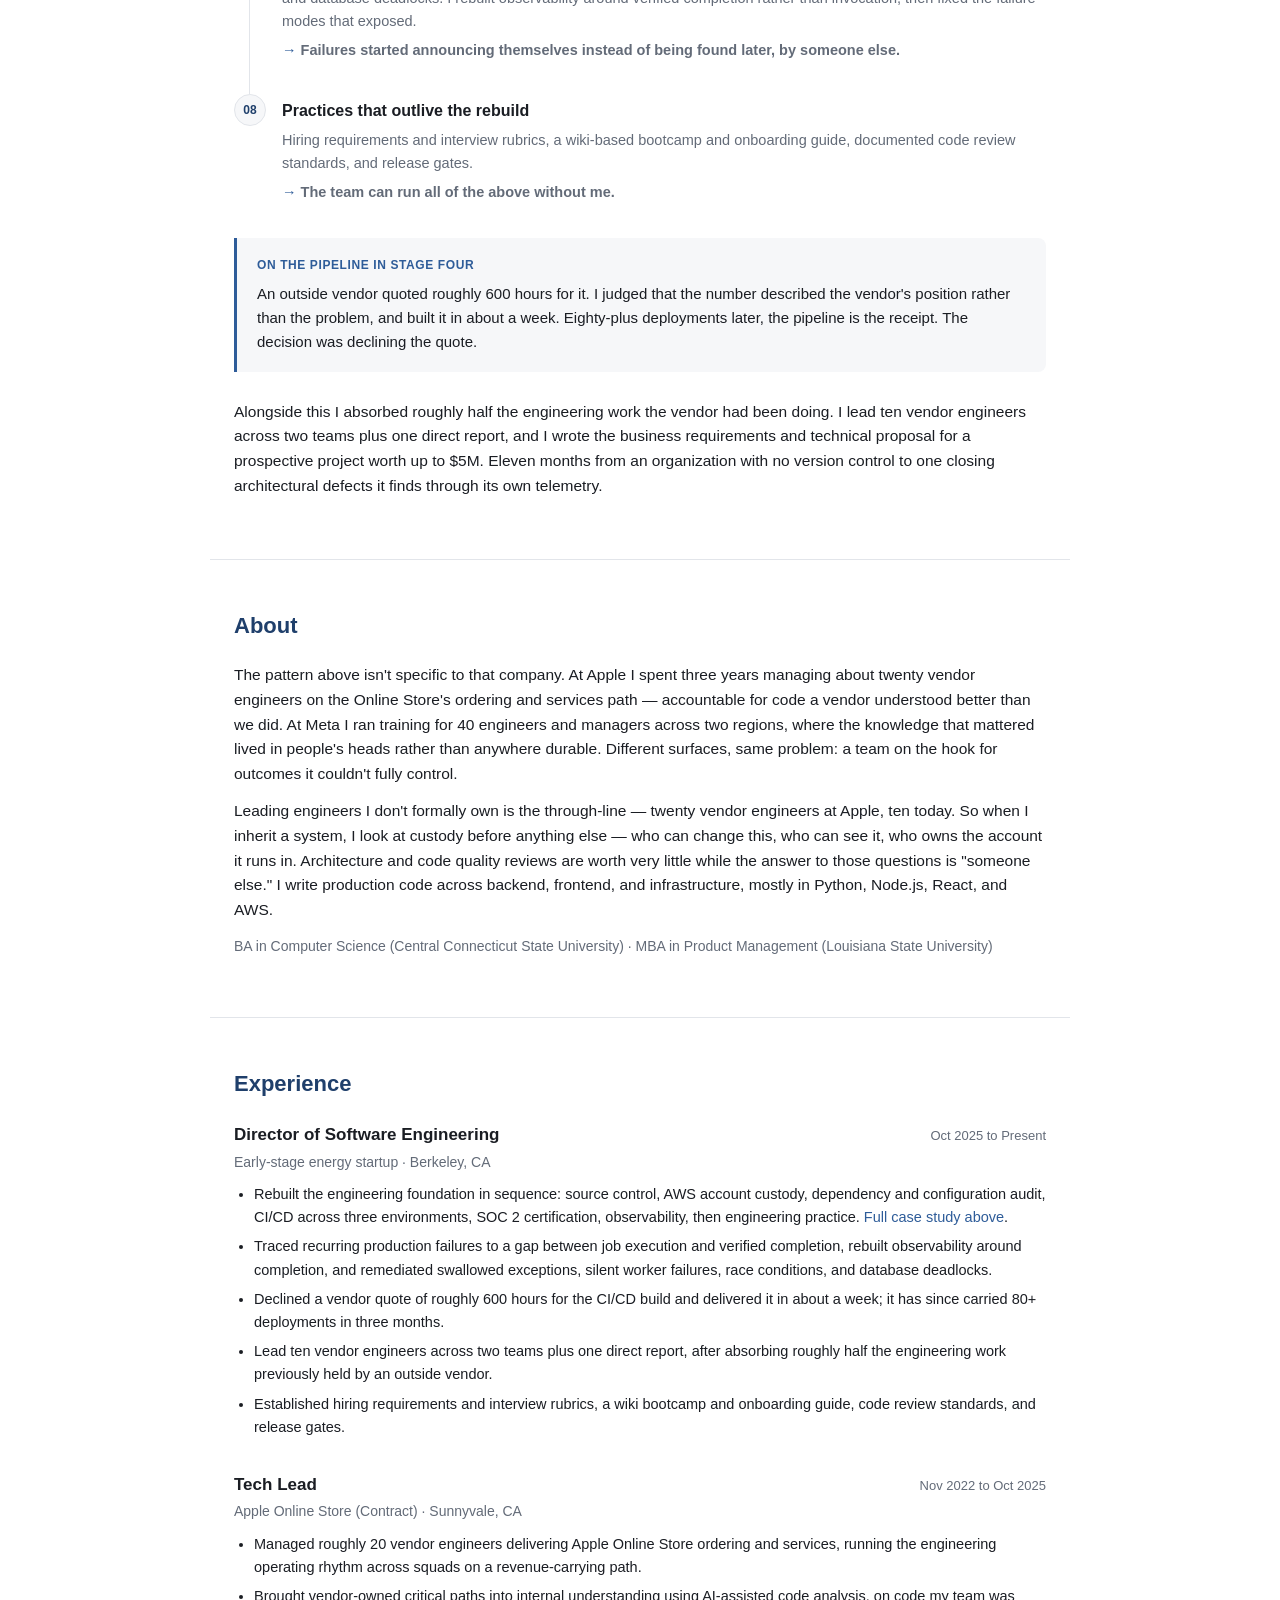
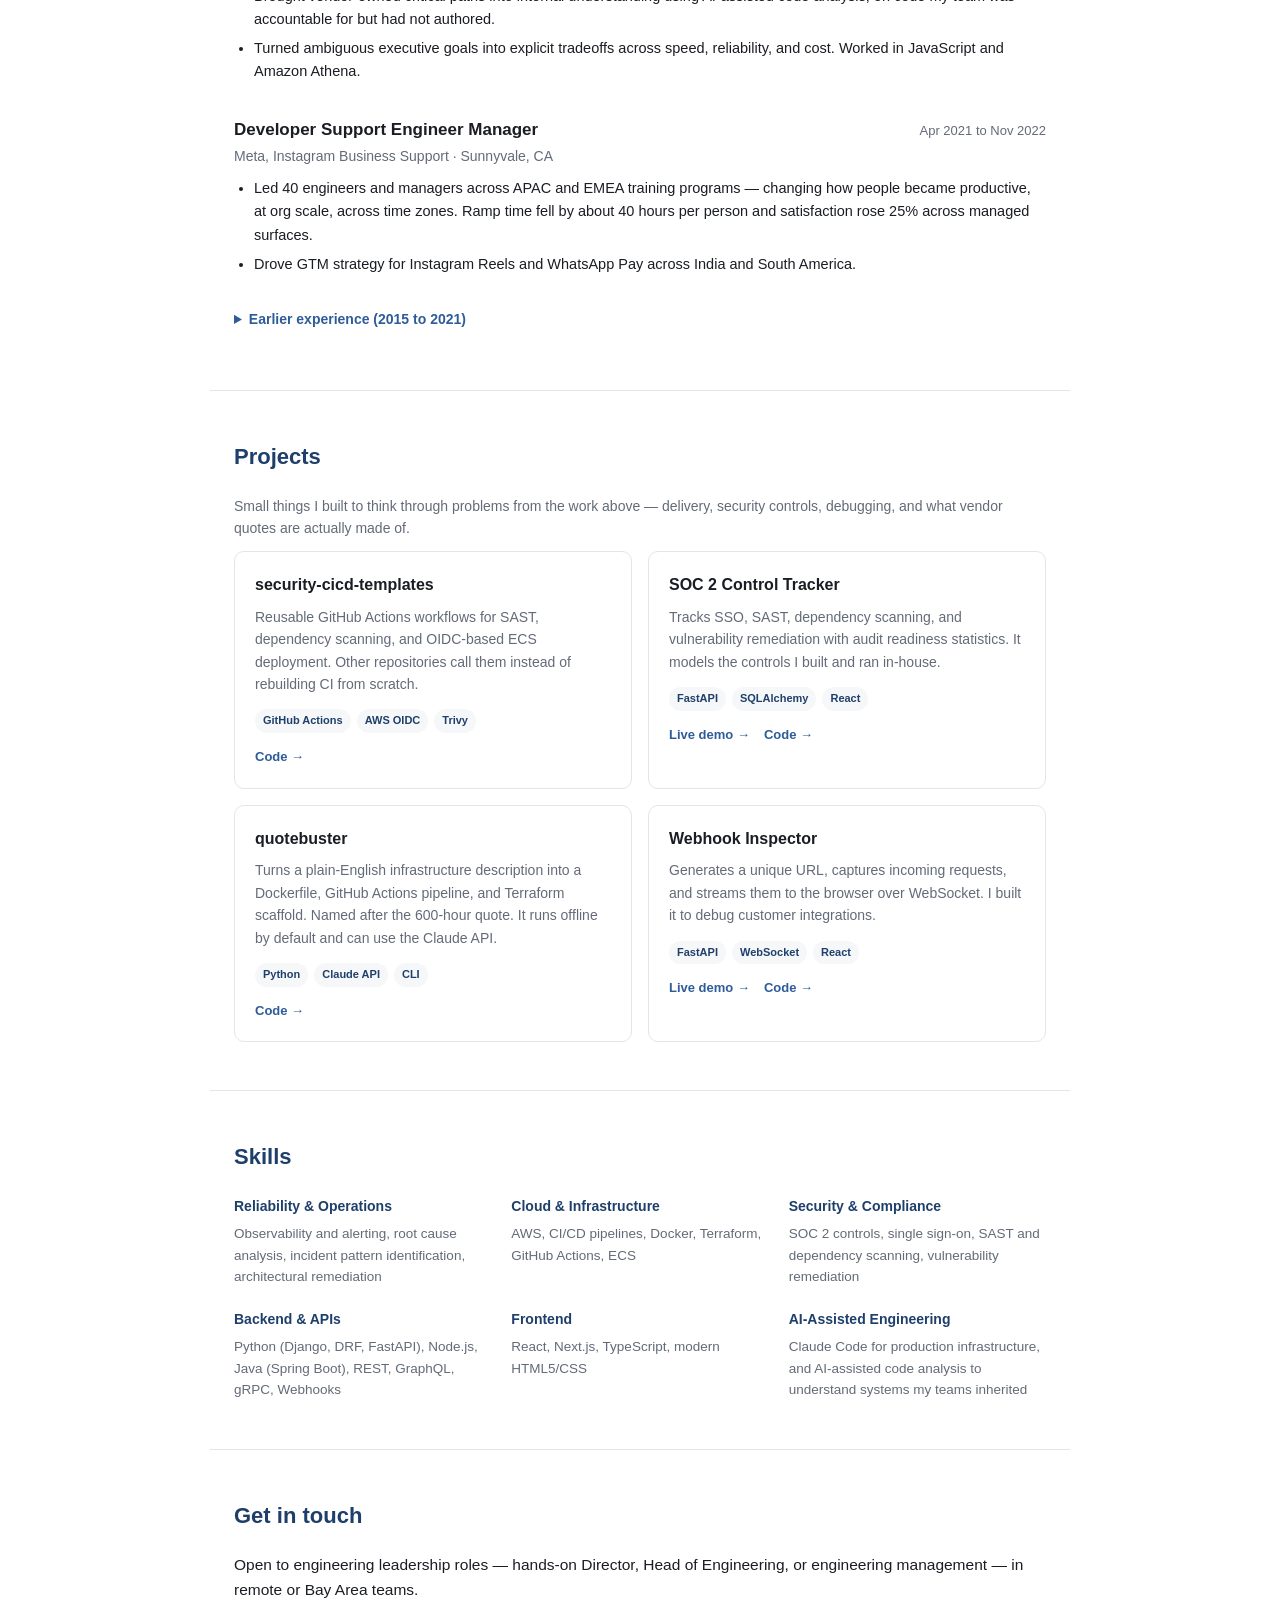
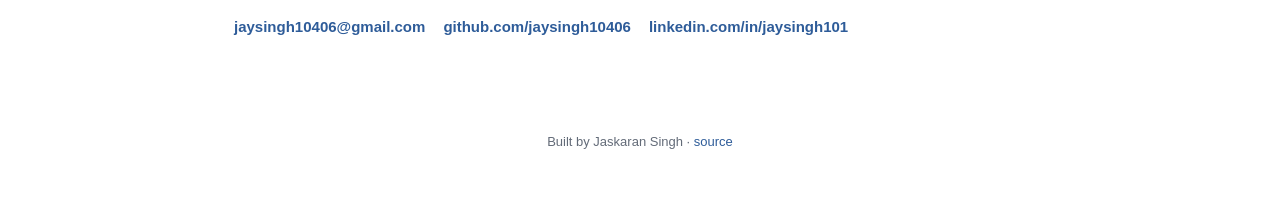
==== commit 227248bc: "Bring the case study up to the evidence behind it Stage 07 was the weakest claim on the site: "the s" ====
--- a/index.html
+++ b/index.html
@@ -79,7 +79,7 @@
           <span class="sequence__num">03</span>
           <div class="sequence__body">
             <h3>Audit of what we'd inherited</h3>
-            <p>Catalogued outdated dependencies and misconfigurations across the codebase and infrastructure, then remediated them.</p>
+            <p>Catalogued outdated dependencies and misconfigurations across the codebase and infrastructure — including credential handling that belonged in AWS SSM, and an unsafe deletion policy — then remediated them.</p>
             <p class="sequence__unlock">A known starting state instead of an assumed one.</p>
           </div>
         </li>
@@ -88,8 +88,8 @@
           <span class="sequence__num">04</span>
           <div class="sequence__body">
             <h3>Delivery</h3>
-            <p>Replaced manual container mounting with a CI/CD pipeline across dev, staging, and production.</p>
-            <p class="sequence__unlock">Shipping became a repeatable process rather than a manual event.</p>
+            <p>Replaced manual container mounting with a CI/CD pipeline across dev, staging, and production. It has since carried 80+ deployments in three months, with promotion to production deliberately gated.</p>
+            <p class="sequence__unlock">Shipping became a repeatable process — and one the team actually uses.</p>
           </div>
         </li>
 
@@ -97,7 +97,7 @@
           <span class="sequence__num">05</span>
           <div class="sequence__body">
             <h3>Security controls</h3>
-            <p>Led the engineering work for a SOC&nbsp;2 audit — single sign-on, SAST, dependency scanning, and vulnerability remediation, all built and run in-house.</p>
+            <p>Led the engineering side of the company's first SOC&nbsp;2 certification and the controls that sustain it — single sign-on, SAST, dependency scanning, and continuous vulnerability remediation, all built and run in-house.</p>
             <p class="sequence__unlock">A security posture we could evidence rather than assert.</p>
           </div>
         </li>
@@ -106,17 +106,25 @@
           <span class="sequence__num">06</span>
           <div class="sequence__body">
             <h3>Observability</h3>
-            <p>Instrumentation and alerting on a system that had neither.</p>
-            <p class="sequence__unlock">Root cause analysis grounded in evidence instead of recollection.</p>
+            <p>Instrumentation and alerting on a system that had neither, then structured root cause analysis on what it surfaced.</p>
+            <p class="sequence__unlock">Failures could be investigated with evidence instead of recollection.</p>
           </div>
         </li>
 
         <li class="sequence__step">
           <span class="sequence__num">07</span>
           <div class="sequence__body">
-            <h3>Removing classes of failure</h3>
-            <p>Once enough incidents had been analyzed properly, the more useful pattern showed up: the same architectural causes were surfacing as different symptoms. I changed the infrastructure to remove those classes of failure rather than keep closing the tickets they produced.</p>
-            <p class="sequence__unlock">Engineering time moved from repair toward prevention.</p>
+            <h3>Execution is not completion</h3>
+            <p>The analysis kept arriving at one assumption buried in the application: invoking a background job was treated as evidence the work had succeeded. Errors were swallowed, workers failed silently, and underneath sat race conditions and database deadlocks. I rebuilt observability around verified completion rather than invocation, then fixed the failure modes that exposed.</p>
+            <p class="sequence__unlock">Failures started announcing themselves instead of being found later, by someone else.</p>
+          </div>
+        </li>
+        <li class="sequence__step">
+          <span class="sequence__num">08</span>
+          <div class="sequence__body">
+            <h3>Practices that outlive the rebuild</h3>
+            <p>Hiring requirements and interview rubrics, a wiki-based bootcamp and onboarding guide, documented code review standards, and release gates.</p>
+            <p class="sequence__unlock">The team can run all of the above without me.</p>
           </div>
         </li>
       </ol>
@@ -125,15 +133,16 @@
         <p class="callout__label">On the pipeline in stage four</p>
         <p>
           An outside vendor quoted roughly 600 hours for it. I judged that the number described the
-          vendor's position rather than the problem, and built it in about a week using Claude Code.
-          The pipeline is the receipt. The decision was declining the quote.
+          vendor's position rather than the problem, and built it in about a week. Eighty-plus
+          deployments later, the pipeline is the receipt. The decision was declining the quote.
         </p>
       </div>
 
       <p class="section__body">
-        Alongside this I absorbed roughly half the engineering work the vendor had been doing,
-        coordinated two vendor engineering teams, and trained three new hires. Eleven months from
-        an organization with no version control to one closing architectural defects it found
+        Alongside this I absorbed roughly half the engineering work the vendor had been doing. I
+        lead ten vendor engineers across two teams plus one direct report, and I wrote the business
+        requirements and technical proposal for a prospective project worth up to $5M. Eleven months
+        from an organization with no version control to one closing architectural defects it finds
         through its own telemetry.
       </p>
     </section>
@@ -141,15 +150,17 @@
     <section id="about" class="section">
       <h2 class="section__title">About</h2>
       <p class="section__body">
-        The pattern above isn't specific to that company. At Apple I spent three years leading a team
-        accountable for commerce paths a vendor understood better than we did. At Meta I ran training
-        for 40 engineers and managers across two regions, where the knowledge that mattered lived in
-        people's heads rather than anywhere durable. Different surfaces, same problem: a team on the
-        hook for outcomes it couldn't fully control.
-      </p>
-      <p class="section__body">
-        So when I inherit a system, I look at custody before anything else — who can change this,
-        who can see it, who owns the account it runs in. Architecture and code quality reviews are
+        The pattern above isn't specific to that company. At Apple I spent three years managing about
+        twenty vendor engineers on the Online Store's ordering and services path — accountable for code
+        a vendor understood better than we did. At Meta I ran training for 40 engineers and managers
+        across two regions, where the knowledge that mattered lived in people's heads rather than
+        anywhere durable. Different surfaces, same problem: a team on the hook for outcomes it
+        couldn't fully control.
+      </p>
+      <p class="section__body">
+        Leading engineers I don't formally own is the through-line — twenty vendor engineers at
+        Apple, ten today. So when I inherit a system, I look at custody before anything else — who
+        can change this, who can see it, who owns the account it runs in. Architecture and code quality reviews are
         worth very little while the answer to those questions is "someone else." I write production
         code across backend, frontend, and infrastructure, mostly in Python, Node.js, React, and AWS.
       </p>
@@ -169,10 +180,11 @@
         </div>
         <p class="role__company">Early-stage energy startup · Berkeley, CA</p>
         <ul>
-          <li>Rebuilt the engineering foundation in sequence: source control, AWS account custody, dependency and configuration audit, CI/CD across three environments, SOC&nbsp;2 controls, then observability. <a href="#rebuild">Full case study above</a>.</li>
-          <li>Used the resulting telemetry to run root cause analysis, identify repeated failures sharing an architectural cause, and change the infrastructure to eliminate them.</li>
-          <li>Declined a vendor quote of roughly 600 hours for the CI/CD build and delivered it in about a week using Claude Code.</li>
-          <li>Took on roughly half the engineering work previously held by an outside vendor, coordinated two vendor engineering teams, and trained three new hires.</li>
+          <li>Rebuilt the engineering foundation in sequence: source control, AWS account custody, dependency and configuration audit, CI/CD across three environments, SOC&nbsp;2 certification, observability, then engineering practice. <a href="#rebuild">Full case study above</a>.</li>
+          <li>Traced recurring production failures to a gap between job execution and verified completion, rebuilt observability around completion, and remediated swallowed exceptions, silent worker failures, race conditions, and database deadlocks.</li>
+          <li>Declined a vendor quote of roughly 600 hours for the CI/CD build and delivered it in about a week; it has since carried 80+ deployments in three months.</li>
+          <li>Lead ten vendor engineers across two teams plus one direct report, after absorbing roughly half the engineering work previously held by an outside vendor.</li>
+          <li>Established hiring requirements and interview rubrics, a wiki bootcamp and onboarding guide, code review standards, and release gates.</li>
         </ul>
       </article>
 
@@ -183,8 +195,9 @@
         </div>
         <p class="role__company">Apple Online Store (Contract) · Sunnyvale, CA</p>
         <ul>
-          <li>Brought vendor-owned critical paths into internal understanding using AI-assisted code analysis, on a system my team was accountable for but had not authored.</li>
-          <li>Ran the engineering operating rhythm for roughly 20 engineers on Apple's online commerce stack, turning ambiguous executive goals into explicit tradeoffs across speed, reliability, and cost.</li>
+          <li>Managed roughly 20 vendor engineers delivering Apple Online Store ordering and services, running the engineering operating rhythm across squads on a revenue-carrying path.</li>
+          <li>Brought vendor-owned critical paths into internal understanding using AI-assisted code analysis, on code my team was accountable for but had not authored.</li>
+          <li>Turned ambiguous executive goals into explicit tradeoffs across speed, reliability, and cost. Worked in JavaScript and Amazon Athena.</li>
         </ul>
       </article>
 
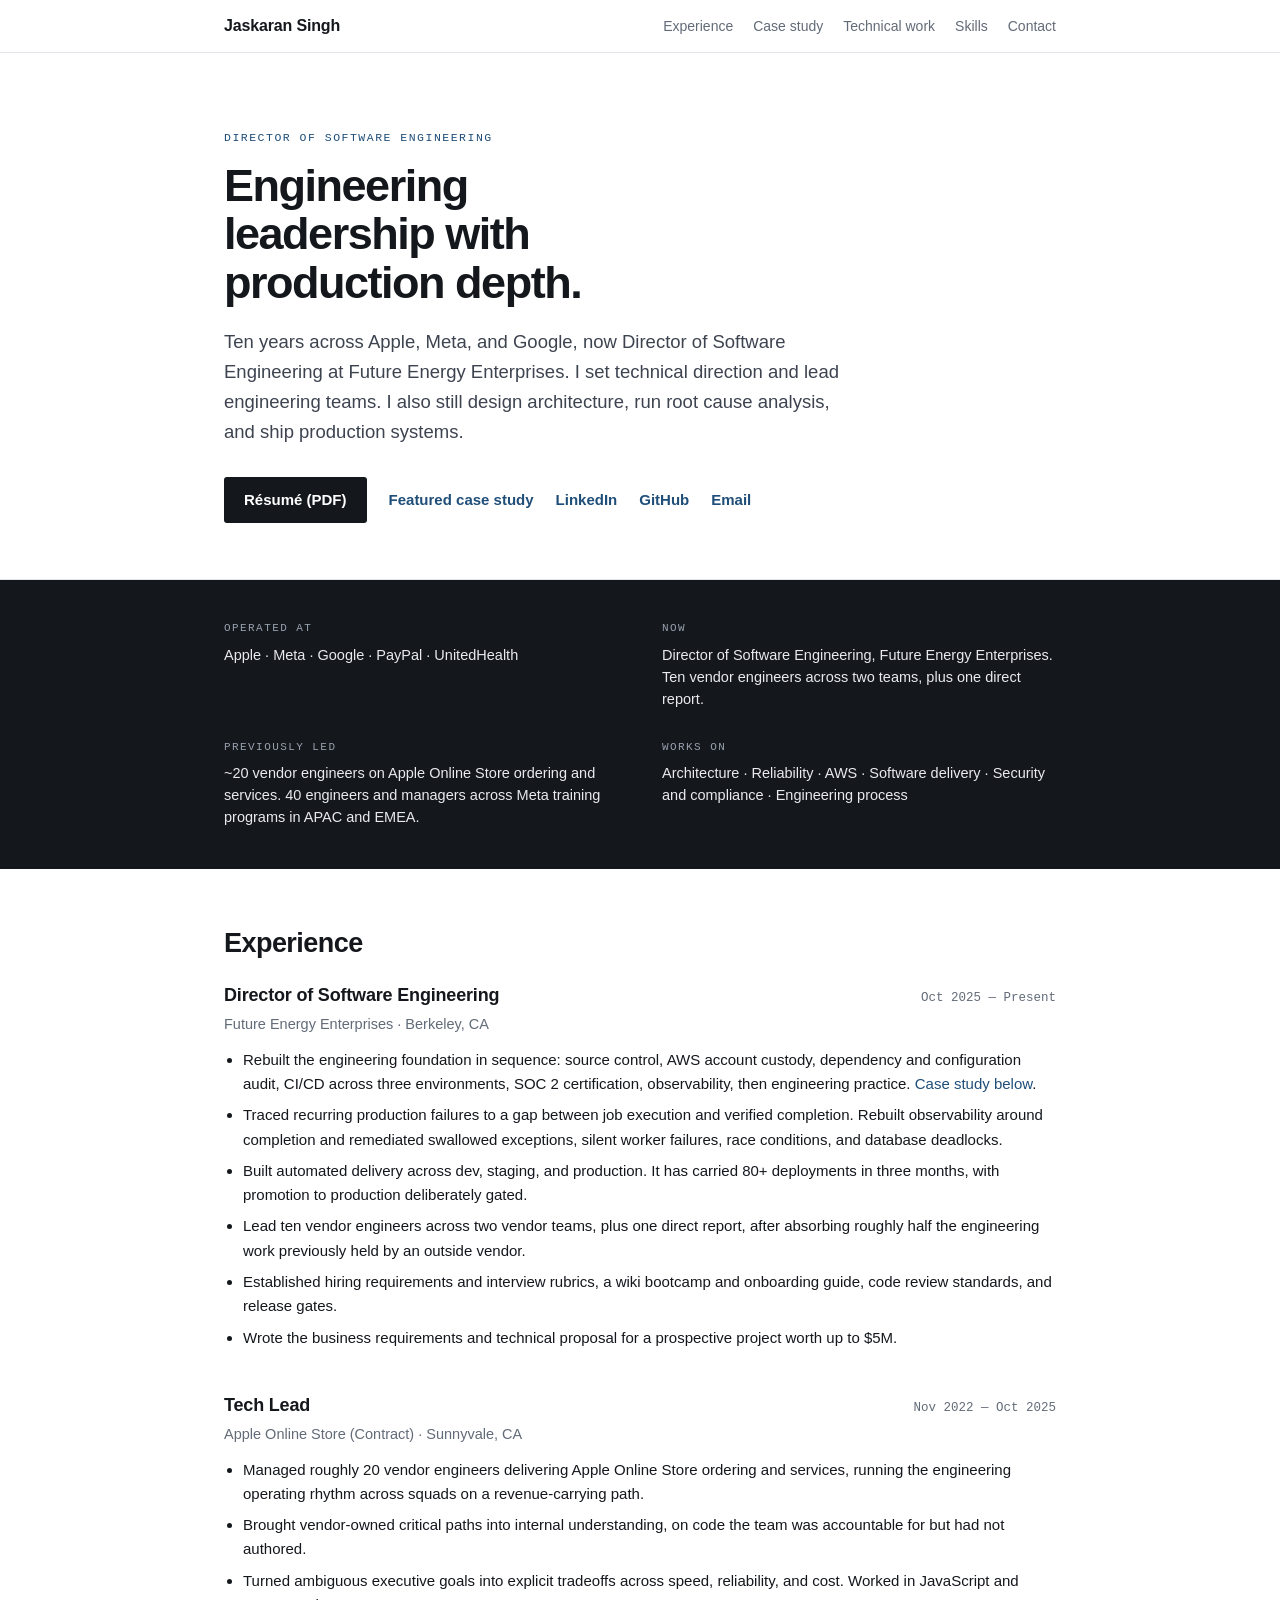
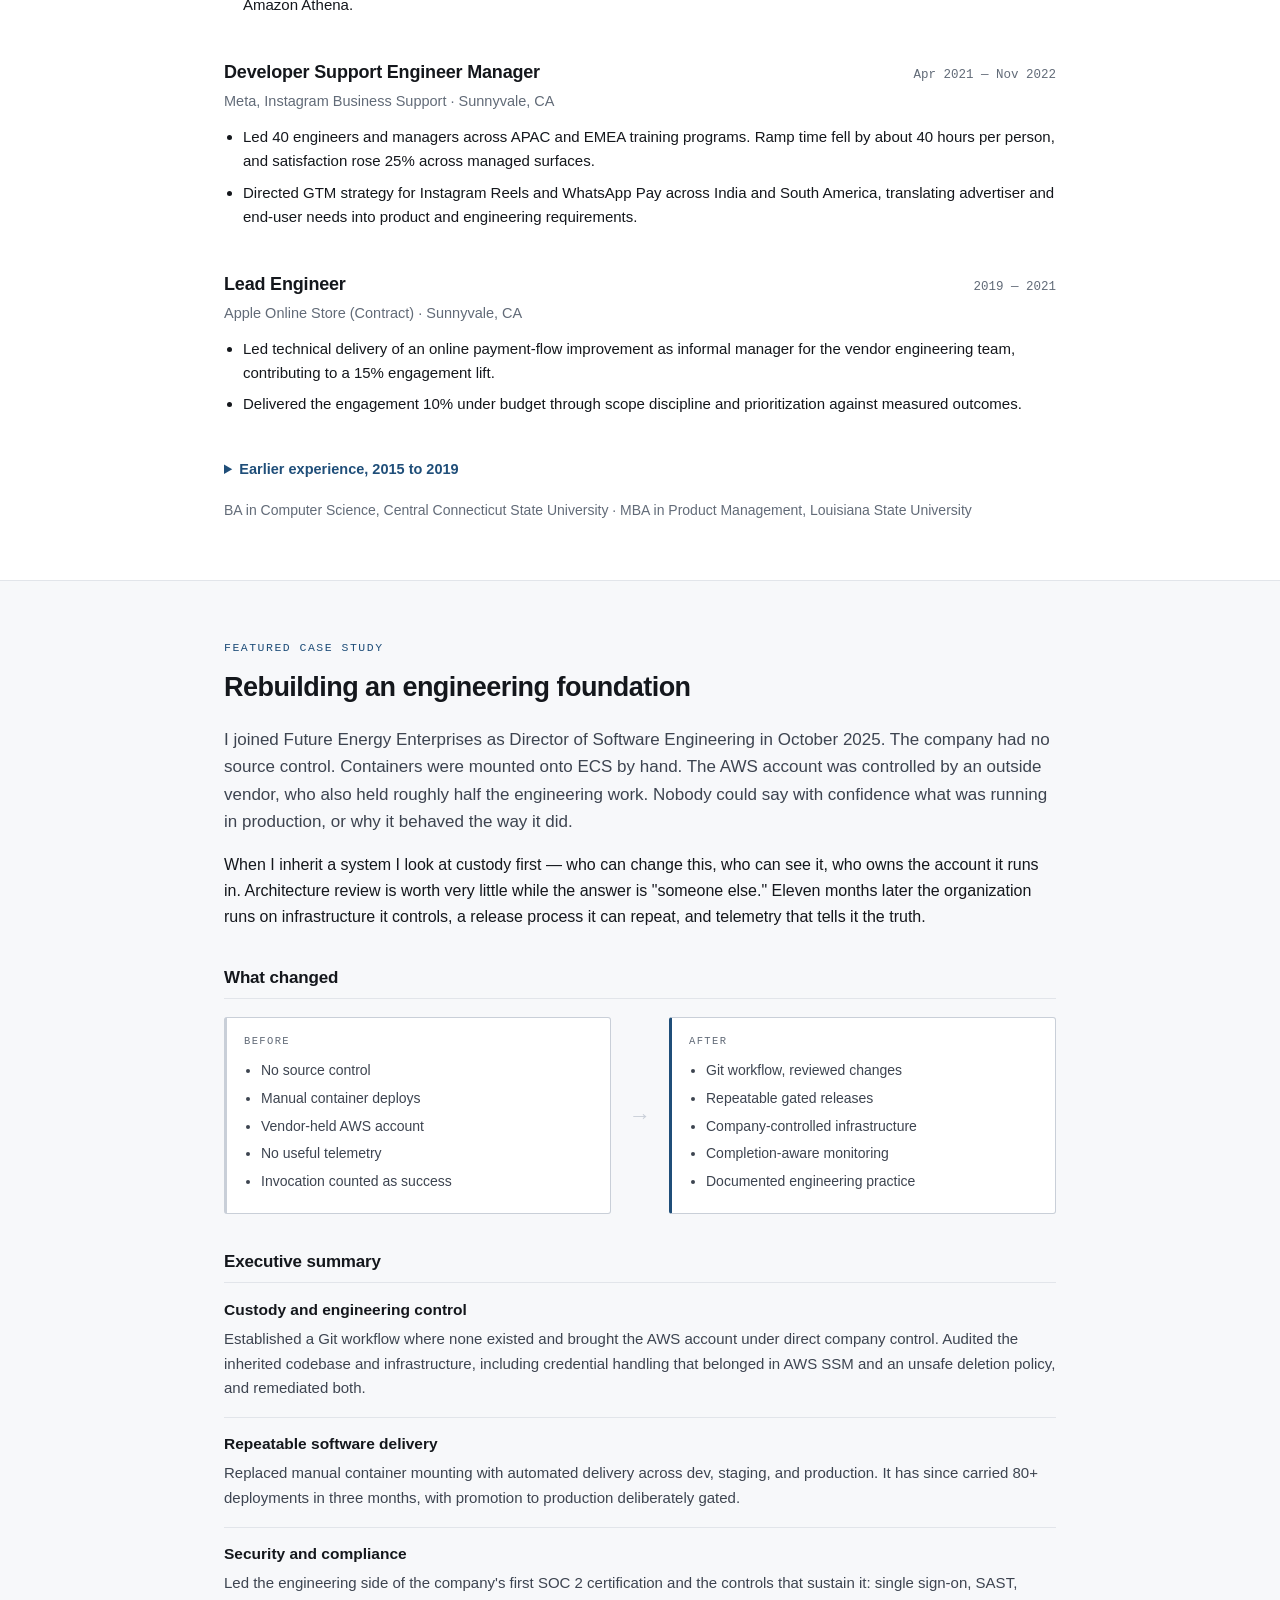
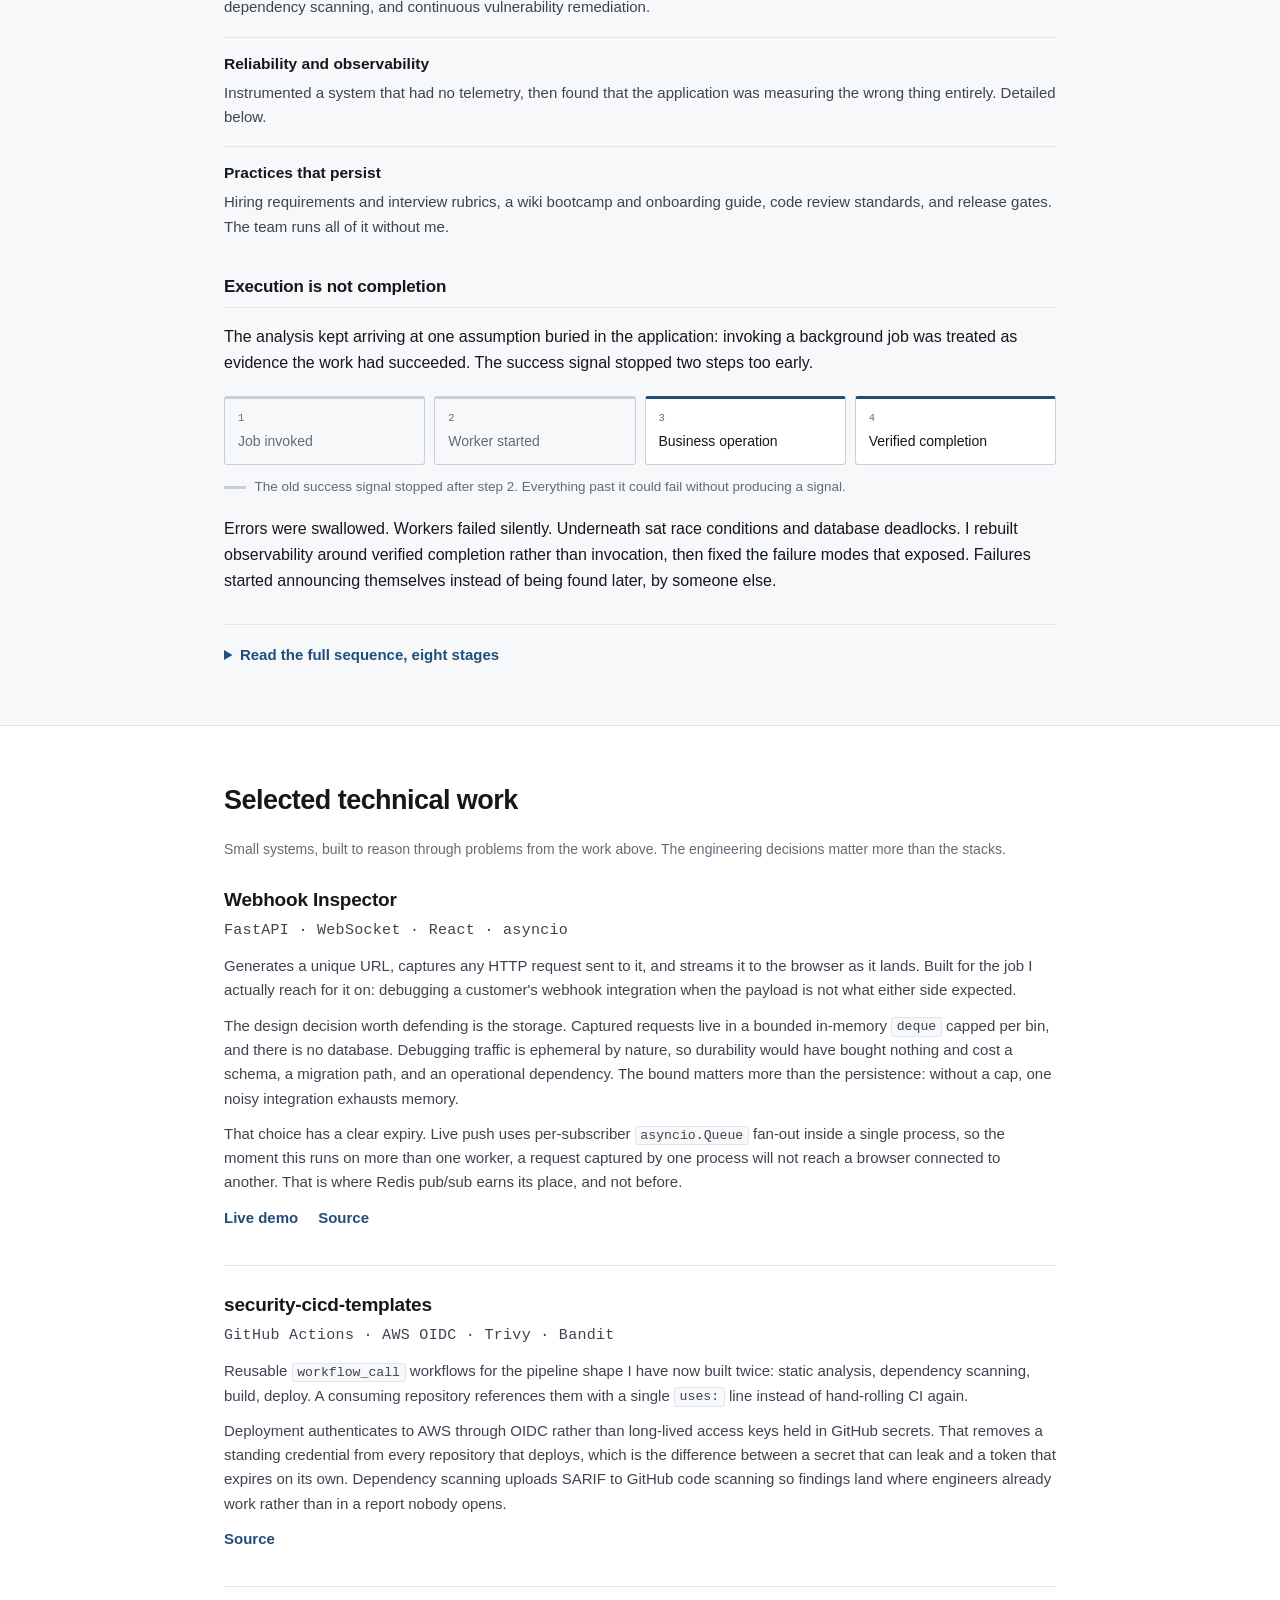
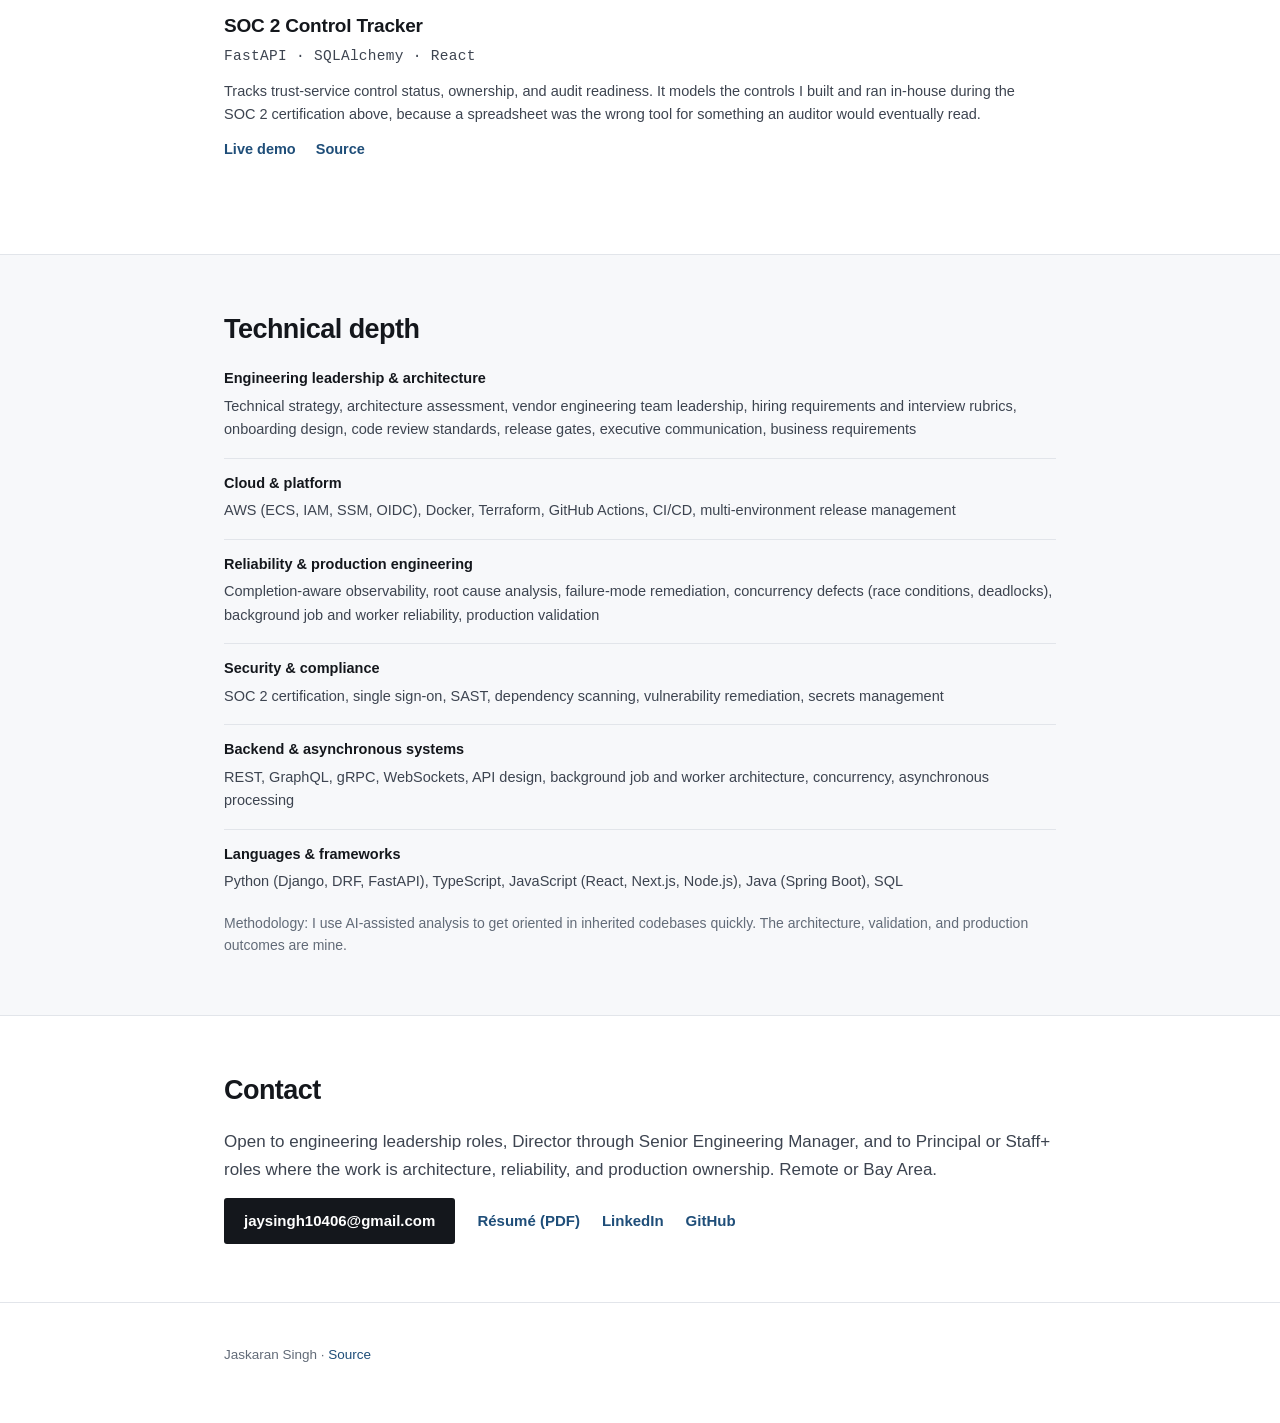
==== commit 044fd8b2: "Restructure for recruiter scanning and broaden positioning The site positioned a decade of work arou" ====
--- a/index.html
+++ b/index.html
@@ -3,343 +3,453 @@
 <head>
   <meta charset="UTF-8" />
   <meta name="viewport" content="width=device-width, initial-scale=1.0" />
-  <title>Jaskaran Singh | Engineering Leadership</title>
-  <meta name="description" content="Jaskaran Singh takes custody of systems an engineering team is accountable for but doesn't control, and hands back something the team can operate." />
+  <title>Jaskaran Singh — Engineering Leadership</title>
+  <meta name="description" content="Engineering leader with ten years across Apple, Meta, and Google. Director of Software Engineering at Future Energy Enterprises. Architecture, reliability, AWS, security, and software delivery — still hands-on in production." />
+  <link rel="icon" href="favicon.svg" type="image/svg+xml" />
+  <link rel="canonical" href="https://jaysingh10406.github.io/" />
+
+  <meta property="og:type" content="profile" />
+  <meta property="og:title" content="Jaskaran Singh — Engineering Leadership" />
+  <meta property="og:description" content="Ten years across Apple, Meta, and Google. Director of Software Engineering. Architecture, reliability, AWS, security, and software delivery — still hands-on in production." />
+  <meta property="og:url" content="https://jaysingh10406.github.io/" />
+  <meta property="og:image" content="https://jaysingh10406.github.io/og.png" />
+  <meta name="twitter:card" content="summary_large_image" />
+  <meta name="twitter:title" content="Jaskaran Singh — Engineering Leadership" />
+  <meta name="twitter:description" content="Ten years across Apple, Meta, and Google. Director of Software Engineering." />
+  <meta name="twitter:image" content="https://jaysingh10406.github.io/og.png" />
+
   <link rel="stylesheet" href="css/style.css" />
 </head>
 <body>
 
-  <nav class="nav">
+  <a href="#main" class="skip-link">Skip to content</a>
+
+  <nav class="nav" aria-label="Primary">
     <div class="nav__inner">
       <a href="#top" class="nav__brand">Jaskaran Singh</a>
       <div class="nav__links">
-        <a href="#rebuild">Case study</a>
-        <a href="#about">About</a>
         <a href="#experience">Experience</a>
-        <a href="#projects">Projects</a>
-        <a href="#skills">Skills</a>
+        <a href="#case-study">Case study</a>
+        <a href="#work">Technical work</a>
+        <a href="#depth">Skills</a>
         <a href="#contact">Contact</a>
       </div>
     </div>
   </nav>
 
   <header id="top" class="hero">
-    <div class="hero__inner">
-      <p class="hero__eyebrow">Engineering Leadership</p>
-      <h1>I bring critical systems back in-house.</h1>
-      <p class="hero__tagline">
-        Vendor-held infrastructure. Code nobody remaining wrote. Production you can't see into.
-        I take custody of the systems a team is accountable for but doesn't actually control,
-        and hand back something they can operate without me.
+    <div class="wrap">
+      <p class="eyebrow">Director of Software Engineering</p>
+      <h1>Engineering leadership with production depth.</h1>
+      <p class="hero__lede">
+        Ten years across Apple, Meta, and Google, now Director of Software Engineering at Future
+        Energy Enterprises. I set technical direction and lead engineering teams. I also still
+        design architecture, run root cause analysis, and ship production systems.
       </p>
-      <div class="hero__links">
-        <a href="#rebuild">Read the case study →</a>
-        <a href="https://github.com/jaysingh10406" target="_blank" rel="noopener">GitHub</a>
-        <a href="mailto:jaysingh10406@gmail.com">Email</a>
+      <div class="cta">
+        <a class="cta__primary" href="files/Jaskaran-Singh-Resume.pdf">Résumé (PDF)</a>
+        <a class="cta__link" href="#case-study">Featured case study</a>
+        <a class="cta__link" href="https://www.linkedin.com/in/jaysingh101/" target="_blank" rel="noopener">LinkedIn</a>
+        <a class="cta__link" href="https://github.com/jaysingh10406" target="_blank" rel="noopener">GitHub</a>
+        <a class="cta__link" href="mailto:jaysingh10406@gmail.com">Email</a>
       </div>
     </div>
   </header>
 
-  <main>
-    <section id="rebuild" class="section">
-      <h2 class="section__title">Case study — rebuilding an engineering foundation</h2>
-      <p class="section__body">
-        I joined an early-stage energy startup as Director of Software Engineering in October 2025.
-        The company had no source control. Containers were mounted onto ECS by hand. The AWS account
-        was controlled by an outside vendor, who also held roughly half the engineering work. Nobody
-        could say with confidence what was running in production or why it behaved the way it did.
-      </p>
-      <p class="section__body">
-        The order below is the part I'd want to be judged on. Each stage is a precondition for the
-        next one: you can't run root cause analysis on a system you can't see, you can't safely
-        change infrastructure without a pipeline, and you can't have a pipeline without source
-        control. Nobody handed me that sequence.
-      </p>
-
-      <ol class="sequence">
-        <li class="sequence__step">
-          <span class="sequence__num">01</span>
-          <div class="sequence__body">
-            <h3>Source control</h3>
-            <p>The organization had none. I established a Git workflow.</p>
-            <p class="sequence__unlock">Every change became reviewable, attributable, and reversible.</p>
-          </div>
-        </li>
-
-        <li class="sequence__step">
-          <span class="sequence__num">02</span>
-          <div class="sequence__body">
-            <h3>Account custody</h3>
-            <p>The AWS account sat with an outside vendor. I brought it under direct company control.</p>
-            <p class="sequence__unlock">We could change our own infrastructure without asking permission.</p>
-          </div>
-        </li>
-
-        <li class="sequence__step">
-          <span class="sequence__num">03</span>
-          <div class="sequence__body">
-            <h3>Audit of what we'd inherited</h3>
-            <p>Catalogued outdated dependencies and misconfigurations across the codebase and infrastructure — including credential handling that belonged in AWS SSM, and an unsafe deletion policy — then remediated them.</p>
-            <p class="sequence__unlock">A known starting state instead of an assumed one.</p>
-          </div>
-        </li>
-
-        <li class="sequence__step">
-          <span class="sequence__num">04</span>
-          <div class="sequence__body">
-            <h3>Delivery</h3>
-            <p>Replaced manual container mounting with a CI/CD pipeline across dev, staging, and production. It has since carried 80+ deployments in three months, with promotion to production deliberately gated.</p>
-            <p class="sequence__unlock">Shipping became a repeatable process — and one the team actually uses.</p>
-          </div>
-        </li>
-
-        <li class="sequence__step">
-          <span class="sequence__num">05</span>
-          <div class="sequence__body">
-            <h3>Security controls</h3>
-            <p>Led the engineering side of the company's first SOC&nbsp;2 certification and the controls that sustain it — single sign-on, SAST, dependency scanning, and continuous vulnerability remediation, all built and run in-house.</p>
-            <p class="sequence__unlock">A security posture we could evidence rather than assert.</p>
-          </div>
-        </li>
-
-        <li class="sequence__step">
-          <span class="sequence__num">06</span>
-          <div class="sequence__body">
-            <h3>Observability</h3>
-            <p>Instrumentation and alerting on a system that had neither, then structured root cause analysis on what it surfaced.</p>
-            <p class="sequence__unlock">Failures could be investigated with evidence instead of recollection.</p>
-          </div>
-        </li>
-
-        <li class="sequence__step">
-          <span class="sequence__num">07</span>
-          <div class="sequence__body">
-            <h3>Execution is not completion</h3>
-            <p>The analysis kept arriving at one assumption buried in the application: invoking a background job was treated as evidence the work had succeeded. Errors were swallowed, workers failed silently, and underneath sat race conditions and database deadlocks. I rebuilt observability around verified completion rather than invocation, then fixed the failure modes that exposed.</p>
-            <p class="sequence__unlock">Failures started announcing themselves instead of being found later, by someone else.</p>
-          </div>
-        </li>
-        <li class="sequence__step">
-          <span class="sequence__num">08</span>
-          <div class="sequence__body">
-            <h3>Practices that outlive the rebuild</h3>
-            <p>Hiring requirements and interview rubrics, a wiki-based bootcamp and onboarding guide, documented code review standards, and release gates.</p>
-            <p class="sequence__unlock">The team can run all of the above without me.</p>
-          </div>
-        </li>
-      </ol>
-
-      <div class="callout">
-        <p class="callout__label">On the pipeline in stage four</p>
+  <main id="main">
+
+    <section class="band" aria-label="Career snapshot">
+      <div class="wrap snapshot">
+        <div class="snapshot__item">
+          <h2>Operated at</h2>
+          <p>Apple · Meta · Google · PayPal · UnitedHealth</p>
+        </div>
+        <div class="snapshot__item">
+          <h2>Now</h2>
+          <p>Director of Software Engineering, Future Energy Enterprises. Ten vendor engineers across two teams, plus one direct report.</p>
+        </div>
+        <div class="snapshot__item">
+          <h2>Previously led</h2>
+          <p>~20 vendor engineers on Apple Online Store ordering and services. 40 engineers and managers across Meta training programs in APAC and EMEA.</p>
+        </div>
+        <div class="snapshot__item">
+          <h2>Works on</h2>
+          <p>Architecture · Reliability · AWS · Software delivery · Security and compliance · Engineering process</p>
+        </div>
+      </div>
+    </section>
+
+    <section id="experience" class="section">
+      <div class="wrap">
+        <h2 class="section__title">Experience</h2>
+
+        <article class="role">
+          <div class="role__header">
+            <h3>Director of Software Engineering</h3>
+            <span class="role__dates">Oct 2025 — Present</span>
+          </div>
+          <p class="role__company">Future Energy Enterprises · Berkeley, CA</p>
+          <ul>
+            <li>Rebuilt the engineering foundation in sequence: source control, AWS account custody, dependency and configuration audit, CI/CD across three environments, SOC&nbsp;2 certification, observability, then engineering practice. <a href="#case-study">Case study below</a>.</li>
+            <li>Traced recurring production failures to a gap between job execution and verified completion. Rebuilt observability around completion and remediated swallowed exceptions, silent worker failures, race conditions, and database deadlocks.</li>
+            <li>Built automated delivery across dev, staging, and production. It has carried 80+ deployments in three months, with promotion to production deliberately gated.</li>
+            <li>Lead ten vendor engineers across two vendor teams, plus one direct report, after absorbing roughly half the engineering work previously held by an outside vendor.</li>
+            <li>Established hiring requirements and interview rubrics, a wiki bootcamp and onboarding guide, code review standards, and release gates.</li>
+            <li>Wrote the business requirements and technical proposal for a prospective project worth up to $5M.</li>
+          </ul>
+        </article>
+
+        <article class="role">
+          <div class="role__header">
+            <h3>Tech Lead</h3>
+            <span class="role__dates">Nov 2022 — Oct 2025</span>
+          </div>
+          <p class="role__company">Apple Online Store (Contract) · Sunnyvale, CA</p>
+          <ul>
+            <li>Managed roughly 20 vendor engineers delivering Apple Online Store ordering and services, running the engineering operating rhythm across squads on a revenue-carrying path.</li>
+            <li>Brought vendor-owned critical paths into internal understanding, on code the team was accountable for but had not authored.</li>
+            <li>Turned ambiguous executive goals into explicit tradeoffs across speed, reliability, and cost. Worked in JavaScript and Amazon Athena.</li>
+          </ul>
+        </article>
+
+        <article class="role">
+          <div class="role__header">
+            <h3>Developer Support Engineer Manager</h3>
+            <span class="role__dates">Apr 2021 — Nov 2022</span>
+          </div>
+          <p class="role__company">Meta, Instagram Business Support · Sunnyvale, CA</p>
+          <ul>
+            <li>Led 40 engineers and managers across APAC and EMEA training programs. Ramp time fell by about 40 hours per person, and satisfaction rose 25% across managed surfaces.</li>
+            <li>Directed GTM strategy for Instagram Reels and WhatsApp Pay across India and South America, translating advertiser and end-user needs into product and engineering requirements.</li>
+          </ul>
+        </article>
+
+        <article class="role">
+          <div class="role__header">
+            <h3>Lead Engineer</h3>
+            <span class="role__dates">2019 — 2021</span>
+          </div>
+          <p class="role__company">Apple Online Store (Contract) · Sunnyvale, CA</p>
+          <ul>
+            <li>Led technical delivery of an online payment-flow improvement as informal manager for the vendor engineering team, contributing to a 15% engagement lift.</li>
+            <li>Delivered the engagement 10% under budget through scope discipline and prioritization against measured outcomes.</li>
+          </ul>
+        </article>
+
+        <details class="earlier">
+          <summary>Earlier experience, 2015 to 2019</summary>
+          <ul>
+            <li><strong>2018 — 2019</strong> · Application Developer, Google via Accenture (Contract), Mountain View, CA. Supported Google's developer and partner community on API issues, resolving reported defects through direct client correspondence.</li>
+            <li><strong>2017 — 2018</strong> · Quality Assurance Tester, PayPal via Intelliswift (Contract), San Jose, CA. Tested REST APIs using Postman and maintained supporting documentation.</li>
+            <li><strong>2016 — 2017</strong> · Senior Associate App Developer, UnitedHealth Group, Cypress, CA. Unit testing and code review across applications under both Agile and Waterfall delivery.</li>
+            <li><strong>2015</strong> · TDP Intern, Optum Technology, Hartford, CT. Built the J2EE backend for a major application portal, coordinating deliverables across teams in three countries.</li>
+          </ul>
+        </details>
+
+        <p class="note">
+          BA in Computer Science, Central Connecticut State University · MBA in Product Management,
+          Louisiana State University
+        </p>
+      </div>
+    </section>
+
+    <section id="case-study" class="section section--alt">
+      <div class="wrap">
+        <p class="eyebrow">Featured case study</p>
+        <h2 class="section__title">Rebuilding an engineering foundation</h2>
+
+        <p class="lede">
+          I joined Future Energy Enterprises as Director of Software Engineering in October 2025.
+          The company had no source control. Containers were mounted onto ECS by hand. The AWS
+          account was controlled by an outside vendor, who also held roughly half the engineering
+          work. Nobody could say with confidence what was running in production, or why it behaved
+          the way it did.
+        </p>
         <p>
-          An outside vendor quoted roughly 600 hours for it. I judged that the number described the
-          vendor's position rather than the problem, and built it in about a week. Eighty-plus
-          deployments later, the pipeline is the receipt. The decision was declining the quote.
-        </p>
-      </div>
-
-      <p class="section__body">
-        Alongside this I absorbed roughly half the engineering work the vendor had been doing. I
-        lead ten vendor engineers across two teams plus one direct report, and I wrote the business
-        requirements and technical proposal for a prospective project worth up to $5M. Eleven months
-        from an organization with no version control to one closing architectural defects it finds
-        through its own telemetry.
-      </p>
-    </section>
-
-    <section id="about" class="section">
-      <h2 class="section__title">About</h2>
-      <p class="section__body">
-        The pattern above isn't specific to that company. At Apple I spent three years managing about
-        twenty vendor engineers on the Online Store's ordering and services path — accountable for code
-        a vendor understood better than we did. At Meta I ran training for 40 engineers and managers
-        across two regions, where the knowledge that mattered lived in people's heads rather than
-        anywhere durable. Different surfaces, same problem: a team on the hook for outcomes it
-        couldn't fully control.
-      </p>
-      <p class="section__body">
-        Leading engineers I don't formally own is the through-line — twenty vendor engineers at
-        Apple, ten today. So when I inherit a system, I look at custody before anything else — who
-        can change this, who can see it, who owns the account it runs in. Architecture and code quality reviews are
-        worth very little while the answer to those questions is "someone else." I write production
-        code across backend, frontend, and infrastructure, mostly in Python, Node.js, React, and AWS.
-      </p>
-      <p class="section__body section__body--muted">
-        BA in Computer Science (Central Connecticut State University) · MBA in Product Management
-        (Louisiana State University)
-      </p>
-    </section>
-
-    <section id="experience" class="section">
-      <h2 class="section__title">Experience</h2>
-
-      <article class="role">
-        <div class="role__header">
-          <h3>Director of Software Engineering</h3>
-          <span class="role__dates">Oct 2025 to Present</span>
-        </div>
-        <p class="role__company">Early-stage energy startup · Berkeley, CA</p>
-        <ul>
-          <li>Rebuilt the engineering foundation in sequence: source control, AWS account custody, dependency and configuration audit, CI/CD across three environments, SOC&nbsp;2 certification, observability, then engineering practice. <a href="#rebuild">Full case study above</a>.</li>
-          <li>Traced recurring production failures to a gap between job execution and verified completion, rebuilt observability around completion, and remediated swallowed exceptions, silent worker failures, race conditions, and database deadlocks.</li>
-          <li>Declined a vendor quote of roughly 600 hours for the CI/CD build and delivered it in about a week; it has since carried 80+ deployments in three months.</li>
-          <li>Lead ten vendor engineers across two teams plus one direct report, after absorbing roughly half the engineering work previously held by an outside vendor.</li>
-          <li>Established hiring requirements and interview rubrics, a wiki bootcamp and onboarding guide, code review standards, and release gates.</li>
-        </ul>
-      </article>
-
-      <article class="role">
-        <div class="role__header">
-          <h3>Tech Lead</h3>
-          <span class="role__dates">Nov 2022 to Oct 2025</span>
-        </div>
-        <p class="role__company">Apple Online Store (Contract) · Sunnyvale, CA</p>
-        <ul>
-          <li>Managed roughly 20 vendor engineers delivering Apple Online Store ordering and services, running the engineering operating rhythm across squads on a revenue-carrying path.</li>
-          <li>Brought vendor-owned critical paths into internal understanding using AI-assisted code analysis, on code my team was accountable for but had not authored.</li>
-          <li>Turned ambiguous executive goals into explicit tradeoffs across speed, reliability, and cost. Worked in JavaScript and Amazon Athena.</li>
-        </ul>
-      </article>
-
-      <article class="role">
-        <div class="role__header">
-          <h3>Developer Support Engineer Manager</h3>
-          <span class="role__dates">Apr 2021 to Nov 2022</span>
-        </div>
-        <p class="role__company">Meta, Instagram Business Support · Sunnyvale, CA</p>
-        <ul>
-          <li>Led 40 engineers and managers across APAC and EMEA training programs — changing how people became productive, at org scale, across time zones. Ramp time fell by about 40 hours per person and satisfaction rose 25% across managed surfaces.</li>
-          <li>Drove GTM strategy for Instagram Reels and WhatsApp Pay across India and South America.</li>
-        </ul>
-      </article>
-
-      <details class="earlier">
-        <summary>Earlier experience (2015 to 2021)</summary>
-        <ul>
-          <li><strong>2019 to 2021</strong>: Lead Engineer, Apple Online Store (Contract), Sunnyvale, CA. Led technical delivery on a payment-flow improvement that contributed to a 15% engagement lift. Delivered 10% under budget.</li>
-          <li><strong>2018 to 2019</strong>: Application Developer, Google via Accenture (Contract), Mountain View, CA. Provided technical support for Google's developer and partner community on API issues.</li>
-          <li><strong>2017 to 2018</strong>: Quality Assurance Tester, PayPal via Intelliswift (Contract), San Jose, CA. Tested REST APIs with Postman and maintained documentation.</li>
-          <li><strong>2016 to 2017</strong>: Senior Associate App Developer, UnitedHealth Group, Cypress, CA. Performed unit testing and code review under Agile and Waterfall.</li>
-          <li><strong>2015</strong>: TDP Intern, Optum Technology, Hartford, CT. Built the J2EE backend for a major application portal.</li>
-        </ul>
-      </details>
-    </section>
-
-    <section id="projects" class="section">
-      <h2 class="section__title">Projects</h2>
-      <p class="section__body section__body--muted">
-        Small things I built to think through problems from the work above — delivery, security
-        controls, debugging, and what vendor quotes are actually made of.
-      </p>
-
-      <div class="projects-grid">
-        <article class="project-card">
+          When I inherit a system I look at custody first — who can change this, who can see it, who
+          owns the account it runs in. Architecture review is worth very little while the answer is
+          "someone else." Eleven months later the organization runs on infrastructure it controls,
+          a release process it can repeat, and telemetry that tells it the truth.
+        </p>
+
+        <h3 class="sub">What changed</h3>
+        <div class="diagram" role="img" aria-label="Before and after state. Before: no source control, manual container deploys, vendor-held AWS account, no useful telemetry, invocation counted as success. After: Git workflow with reviewed changes, repeatable gated releases, company-controlled infrastructure, completion-aware monitoring, documented engineering practice.">
+          <div class="diagram__col diagram__col--before">
+            <p class="diagram__label">Before</p>
+            <ul>
+              <li>No source control</li>
+              <li>Manual container deploys</li>
+              <li>Vendor-held AWS account</li>
+              <li>No useful telemetry</li>
+              <li>Invocation counted as success</li>
+            </ul>
+          </div>
+          <div class="diagram__arrow" aria-hidden="true">&#8594;</div>
+          <div class="diagram__col diagram__col--after">
+            <p class="diagram__label">After</p>
+            <ul>
+              <li>Git workflow, reviewed changes</li>
+              <li>Repeatable gated releases</li>
+              <li>Company-controlled infrastructure</li>
+              <li>Completion-aware monitoring</li>
+              <li>Documented engineering practice</li>
+            </ul>
+          </div>
+        </div>
+
+        <h3 class="sub">Executive summary</h3>
+        <dl class="themes">
+          <dt>Custody and engineering control</dt>
+          <dd>Established a Git workflow where none existed and brought the AWS account under direct company control. Audited the inherited codebase and infrastructure, including credential handling that belonged in AWS SSM and an unsafe deletion policy, and remediated both.</dd>
+
+          <dt>Repeatable software delivery</dt>
+          <dd>Replaced manual container mounting with automated delivery across dev, staging, and production. It has since carried 80+ deployments in three months, with promotion to production deliberately gated.</dd>
+
+          <dt>Security and compliance</dt>
+          <dd>Led the engineering side of the company's first SOC&nbsp;2 certification and the controls that sustain it: single sign-on, SAST, dependency scanning, and continuous vulnerability remediation.</dd>
+
+          <dt>Reliability and observability</dt>
+          <dd>Instrumented a system that had no telemetry, then found that the application was measuring the wrong thing entirely. Detailed below.</dd>
+
+          <dt>Practices that persist</dt>
+          <dd>Hiring requirements and interview rubrics, a wiki bootcamp and onboarding guide, code review standards, and release gates. The team runs all of it without me.</dd>
+        </dl>
+
+        <h3 class="sub">Execution is not completion</h3>
+        <p>
+          The analysis kept arriving at one assumption buried in the application: invoking a
+          background job was treated as evidence the work had succeeded. The success signal stopped
+          two steps too early.
+        </p>
+
+        <div class="chain" role="img" aria-label="Four-step chain: job invoked, worker started, business operation, verified completion. The old system reported success after the first two steps, so everything after that could fail without producing a signal.">
+          <ol class="chain__steps">
+            <li class="chain__step chain__step--old"><span class="chain__n">1</span> Job invoked</li>
+            <li class="chain__step chain__step--old"><span class="chain__n">2</span> Worker started</li>
+            <li class="chain__step"><span class="chain__n">3</span> Business operation</li>
+            <li class="chain__step"><span class="chain__n">4</span> Verified completion</li>
+          </ol>
+          <p class="chain__caption">
+            <span class="chain__key" aria-hidden="true"></span> The old success signal stopped after
+            step 2. Everything past it could fail without producing a signal.
+          </p>
+        </div>
+
+        <p>
+          Errors were swallowed. Workers failed silently. Underneath sat race conditions and
+          database deadlocks. I rebuilt observability around verified completion rather than
+          invocation, then fixed the failure modes that exposed. Failures started announcing
+          themselves instead of being found later, by someone else.
+        </p>
+
+        <details class="deepdive">
+          <summary>Read the full sequence, eight stages</summary>
+
+          <p class="deepdive__intro">
+            The order is the part I would want to be judged on. Each stage is a precondition for the
+            next: you cannot run root cause analysis on a system you cannot see, you cannot safely
+            change infrastructure without a pipeline, and you cannot have a pipeline without source
+            control. Nobody handed me that sequence.
+          </p>
+
+          <ol class="sequence">
+            <li class="sequence__step">
+              <span class="sequence__num">01</span>
+              <div class="sequence__body">
+                <h4>Source control</h4>
+                <p>The organization had none. I established a Git workflow.</p>
+                <p class="sequence__unlock">Every change became reviewable, attributable, and reversible.</p>
+              </div>
+            </li>
+            <li class="sequence__step">
+              <span class="sequence__num">02</span>
+              <div class="sequence__body">
+                <h4>Account custody</h4>
+                <p>The AWS account sat with an outside vendor. I brought it under direct company control.</p>
+                <p class="sequence__unlock">We could change our own infrastructure without asking permission.</p>
+              </div>
+            </li>
+            <li class="sequence__step">
+              <span class="sequence__num">03</span>
+              <div class="sequence__body">
+                <h4>Audit of what we had inherited</h4>
+                <p>Catalogued outdated dependencies and misconfigurations across the codebase and infrastructure, including credential handling that belonged in AWS SSM and an unsafe deletion policy, then remediated them.</p>
+                <p class="sequence__unlock">A known starting state instead of an assumed one.</p>
+              </div>
+            </li>
+            <li class="sequence__step">
+              <span class="sequence__num">04</span>
+              <div class="sequence__body">
+                <h4>Delivery</h4>
+                <p>Replaced manual container mounting with a CI/CD pipeline across dev, staging, and production. An outside vendor had quoted roughly 600 hours for the work; I judged that the number described the vendor's position rather than the problem, and built it in about a week.</p>
+                <p class="sequence__unlock">80+ deployments in three months. The pipeline is used, not just built.</p>
+              </div>
+            </li>
+            <li class="sequence__step">
+              <span class="sequence__num">05</span>
+              <div class="sequence__body">
+                <h4>Security controls</h4>
+                <p>Led the engineering side of the company's first SOC&nbsp;2 certification and the controls that sustain it: single sign-on, SAST, dependency scanning, and continuous vulnerability remediation, all built and run in-house.</p>
+                <p class="sequence__unlock">A security posture we could evidence rather than assert.</p>
+              </div>
+            </li>
+            <li class="sequence__step">
+              <span class="sequence__num">06</span>
+              <div class="sequence__body">
+                <h4>Observability</h4>
+                <p>Instrumentation and alerting on a system that had neither, then structured root cause analysis on what it surfaced.</p>
+                <p class="sequence__unlock">Failures could be investigated with evidence instead of recollection.</p>
+              </div>
+            </li>
+            <li class="sequence__step">
+              <span class="sequence__num">07</span>
+              <div class="sequence__body">
+                <h4>Execution is not completion</h4>
+                <p>Invoking a background job was treated as evidence the work had succeeded. Errors were swallowed, workers failed silently, and underneath sat race conditions and database deadlocks. I rebuilt observability around verified completion rather than invocation, then fixed the failure modes that exposed.</p>
+                <p class="sequence__unlock">Failures started announcing themselves instead of being found later, by someone else.</p>
+              </div>
+            </li>
+            <li class="sequence__step">
+              <span class="sequence__num">08</span>
+              <div class="sequence__body">
+                <h4>Practices that outlive the rebuild</h4>
+                <p>Hiring requirements and interview rubrics, a wiki-based bootcamp and onboarding guide, documented code review standards, and release gates.</p>
+                <p class="sequence__unlock">The team can run all of the above without me.</p>
+              </div>
+            </li>
+          </ol>
+
+          <p>
+            Alongside this I absorbed roughly half the engineering work the vendor had been doing. I
+            lead ten vendor engineers across two teams plus one direct report, and I wrote the
+            business requirements and technical proposal for a prospective project worth up to $5M.
+          </p>
+        </details>
+      </div>
+    </section>
+
+    <section id="work" class="section">
+      <div class="wrap">
+        <h2 class="section__title">Selected technical work</h2>
+        <p class="note">
+          Small systems, built to reason through problems from the work above. The engineering
+          decisions matter more than the stacks.
+        </p>
+
+        <article class="work">
+          <h3>Webhook Inspector</h3>
+          <p class="work__sub">FastAPI · WebSocket · React · asyncio</p>
+          <p>
+            Generates a unique URL, captures any HTTP request sent to it, and streams it to the
+            browser as it lands. Built for the job I actually reach for it on: debugging a
+            customer's webhook integration when the payload is not what either side expected.
+          </p>
+          <p>
+            The design decision worth defending is the storage. Captured requests live in a bounded
+            in-memory <code>deque</code> capped per bin, and there is no database. Debugging traffic
+            is ephemeral by nature, so durability would have bought nothing and cost a schema, a
+            migration path, and an operational dependency. The bound matters more than the
+            persistence: without a cap, one noisy integration exhausts memory.
+          </p>
+          <p>
+            That choice has a clear expiry. Live push uses per-subscriber
+            <code>asyncio.Queue</code> fan-out inside a single process, so the moment this runs on
+            more than one worker, a request captured by one process will not reach a browser
+            connected to another. That is where Redis pub/sub earns its place, and not before.
+          </p>
+          <p class="work__links">
+            <a href="https://jaysingh10406.github.io/webhook-inspector/" target="_blank" rel="noopener">Live demo</a>
+            <a href="https://github.com/jaysingh10406/webhook-inspector" target="_blank" rel="noopener">Source</a>
+          </p>
+        </article>
+
+        <article class="work">
           <h3>security-cicd-templates</h3>
-          <p>
-            Reusable GitHub Actions workflows for SAST, dependency scanning, and OIDC-based ECS
-            deployment. Other repositories call them instead of rebuilding CI from scratch.
-          </p>
-          <div class="project-card__tags">
-            <span>GitHub Actions</span><span>AWS OIDC</span><span>Trivy</span>
-          </div>
-          <div class="project-card__links">
-            <a href="https://github.com/jaysingh10406/security-cicd-templates" target="_blank" rel="noopener">Code →</a>
-          </div>
-        </article>
-
-        <article class="project-card">
-          <h3>SOC&nbsp;2 Control Tracker</h3>
-          <p>
-            Tracks SSO, SAST, dependency scanning, and vulnerability remediation with audit
-            readiness statistics. It models the controls I built and ran in-house.
-          </p>
-          <div class="project-card__tags">
-            <span>FastAPI</span><span>SQLAlchemy</span><span>React</span>
-          </div>
-          <div class="project-card__links">
-            <a href="https://jaysingh10406.github.io/soc2-control-tracker/" target="_blank" rel="noopener">Live demo →</a>
-            <a href="https://github.com/jaysingh10406/soc2-control-tracker" target="_blank" rel="noopener">Code →</a>
-          </div>
-        </article>
-
-        <article class="project-card">
-          <h3>quotebuster</h3>
-          <p>
-            Turns a plain-English infrastructure description into a Dockerfile, GitHub Actions
-            pipeline, and Terraform scaffold. Named after the 600-hour quote. It runs offline by
-            default and can use the Claude API.
-          </p>
-          <div class="project-card__tags">
-            <span>Python</span><span>Claude API</span><span>CLI</span>
-          </div>
-          <div class="project-card__links">
-            <a href="https://github.com/jaysingh10406/quotebuster" target="_blank" rel="noopener">Code →</a>
-          </div>
-        </article>
-
-        <article class="project-card">
-          <h3>Webhook Inspector</h3>
-          <p>
-            Generates a unique URL, captures incoming requests, and streams them to the browser
-            over WebSocket. I built it to debug customer integrations.
-          </p>
-          <div class="project-card__tags">
-            <span>FastAPI</span><span>WebSocket</span><span>React</span>
-          </div>
-          <div class="project-card__links">
-            <a href="https://jaysingh10406.github.io/webhook-inspector/" target="_blank" rel="noopener">Live demo →</a>
-            <a href="https://github.com/jaysingh10406/webhook-inspector" target="_blank" rel="noopener">Code →</a>
-          </div>
-        </article>
-      </div>
-    </section>
-
-    <section id="skills" class="section">
-      <h2 class="section__title">Skills</h2>
-      <div class="skills">
-        <div class="skills__group">
-          <h4>Reliability &amp; Operations</h4>
-          <p>Observability and alerting, root cause analysis, incident pattern identification, architectural remediation</p>
-        </div>
-        <div class="skills__group">
-          <h4>Cloud &amp; Infrastructure</h4>
-          <p>AWS, CI/CD pipelines, Docker, Terraform, GitHub Actions, ECS</p>
-        </div>
-        <div class="skills__group">
-          <h4>Security &amp; Compliance</h4>
-          <p>SOC&nbsp;2 controls, single sign-on, SAST and dependency scanning, vulnerability remediation</p>
-        </div>
-        <div class="skills__group">
-          <h4>Backend &amp; APIs</h4>
-          <p>Python (Django, DRF, FastAPI), Node.js, Java (Spring Boot), REST, GraphQL, gRPC, Webhooks</p>
-        </div>
-        <div class="skills__group">
-          <h4>Frontend</h4>
-          <p>React, Next.js, TypeScript, modern HTML5/CSS</p>
-        </div>
-        <div class="skills__group">
-          <h4>AI-Assisted Engineering</h4>
-          <p>Claude Code for production infrastructure, and AI-assisted code analysis to understand systems my teams inherited</p>
-        </div>
-      </div>
-    </section>
-
-    <section id="contact" class="section section--contact">
-      <h2 class="section__title">Get in touch</h2>
-      <p class="section__body">
-        Open to engineering leadership roles — hands-on Director, Head of Engineering, or
-        engineering management — in remote or Bay Area teams.
-      </p>
-      <div class="hero__links">
-        <a href="mailto:jaysingh10406@gmail.com">jaysingh10406@gmail.com</a>
-        <a href="https://github.com/jaysingh10406" target="_blank" rel="noopener">github.com/jaysingh10406</a>
-        <a href="https://www.linkedin.com/in/jaysingh101/" target="_blank" rel="noopener">linkedin.com/in/jaysingh101</a>
+          <p class="work__sub">GitHub Actions · AWS OIDC · Trivy · Bandit</p>
+          <p>
+            Reusable <code>workflow_call</code> workflows for the pipeline shape I have now built
+            twice: static analysis, dependency scanning, build, deploy. A consuming repository
+            references them with a single <code>uses:</code> line instead of hand-rolling CI again.
+          </p>
+          <p>
+            Deployment authenticates to AWS through OIDC rather than long-lived access keys held in
+            GitHub secrets. That removes a standing credential from every repository that deploys,
+            which is the difference between a secret that can leak and a token that expires on its
+            own. Dependency scanning uploads SARIF to GitHub code scanning so findings land where
+            engineers already work rather than in a report nobody opens.
+          </p>
+          <p class="work__links">
+            <a href="https://github.com/jaysingh10406/security-cicd-templates" target="_blank" rel="noopener">Source</a>
+          </p>
+        </article>
+
+        <article class="work work--compact">
+          <h3>SOC 2 Control Tracker</h3>
+          <p class="work__sub">FastAPI · SQLAlchemy · React</p>
+          <p>
+            Tracks trust-service control status, ownership, and audit readiness. It models the
+            controls I built and ran in-house during the SOC&nbsp;2 certification above, because a
+            spreadsheet was the wrong tool for something an auditor would eventually read.
+          </p>
+          <p class="work__links">
+            <a href="https://jaysingh10406.github.io/soc2-control-tracker/" target="_blank" rel="noopener">Live demo</a>
+            <a href="https://github.com/jaysingh10406/soc2-control-tracker" target="_blank" rel="noopener">Source</a>
+          </p>
+        </article>
+      </div>
+    </section>
+
+    <section id="depth" class="section section--alt">
+      <div class="wrap">
+        <h2 class="section__title">Technical depth</h2>
+        <dl class="depth">
+          <dt>Engineering leadership &amp; architecture</dt>
+          <dd>Technical strategy, architecture assessment, vendor engineering team leadership, hiring requirements and interview rubrics, onboarding design, code review standards, release gates, executive communication, business requirements</dd>
+
+          <dt>Cloud &amp; platform</dt>
+          <dd>AWS (ECS, IAM, SSM, OIDC), Docker, Terraform, GitHub Actions, CI/CD, multi-environment release management</dd>
+
+          <dt>Reliability &amp; production engineering</dt>
+          <dd>Completion-aware observability, root cause analysis, failure-mode remediation, concurrency defects (race conditions, deadlocks), background job and worker reliability, production validation</dd>
+
+          <dt>Security &amp; compliance</dt>
+          <dd>SOC 2 certification, single sign-on, SAST, dependency scanning, vulnerability remediation, secrets management</dd>
+
+          <dt>Backend &amp; asynchronous systems</dt>
+          <dd>REST, GraphQL, gRPC, WebSockets, API design, background job and worker architecture, concurrency, asynchronous processing</dd>
+
+          <dt>Languages &amp; frameworks</dt>
+          <dd>Python (Django, DRF, FastAPI), TypeScript, JavaScript (React, Next.js, Node.js), Java (Spring Boot), SQL</dd>
+        </dl>
+        <p class="note">
+          Methodology: I use AI-assisted analysis to get oriented in inherited codebases quickly.
+          The architecture, validation, and production outcomes are mine.
+        </p>
+      </div>
+    </section>
+
+    <section id="contact" class="section">
+      <div class="wrap">
+        <h2 class="section__title">Contact</h2>
+        <p class="lede">
+          Open to engineering leadership roles, Director through Senior Engineering Manager, and to
+          Principal or Staff+ roles where the work is architecture, reliability, and production
+          ownership. Remote or Bay Area.
+        </p>
+        <div class="cta">
+          <a class="cta__primary" href="mailto:jaysingh10406@gmail.com">jaysingh10406@gmail.com</a>
+          <a class="cta__link" href="files/Jaskaran-Singh-Resume.pdf">Résumé (PDF)</a>
+          <a class="cta__link" href="https://www.linkedin.com/in/jaysingh101/" target="_blank" rel="noopener">LinkedIn</a>
+          <a class="cta__link" href="https://github.com/jaysingh10406" target="_blank" rel="noopener">GitHub</a>
+        </div>
       </div>
     </section>
   </main>
 
   <footer class="footer">
-    <p>Built by Jaskaran Singh · <a href="https://github.com/jaysingh10406/jaysingh10406.github.io" target="_blank" rel="noopener">source</a></p>
+    <div class="wrap">
+      <p>Jaskaran Singh · <a href="https://github.com/jaysingh10406/jaysingh10406.github.io" target="_blank" rel="noopener">Source</a></p>
+    </div>
   </footer>
 
   <script src="js/main.js"></script>
--- a/css/style.css
+++ b/css/style.css
@@ -1,397 +1,303 @@
 :root {
   --bg: #ffffff;
-  --bg-alt: #f6f7f9;
-  --surface: #ffffff;
-  --border: #e2e5ea;
-  --text: #1a1d23;
-  --text-muted: #636b78;
-  --brand: #2e5c99;
-  --brand-dark: #1f3f6b;
-  --max-width: 860px;
-}
-
-* {
-  box-sizing: border-box;
-}
-
-html {
-  scroll-behavior: smooth;
-}
+  --bg-alt: #f7f8fa;
+  --ink: #14171c;
+  --ink-soft: #3d4450;
+  --muted: #626b78;
+  --rule: #e2e5ea;
+  --rule-strong: #c9cfd8;
+  --accent: #1f4e79;
+  --accent-soft: #4a7bab;
+  --band: #14171c;
+  --band-ink: #e8eaee;
+  --band-muted: #98a1ae;
+  --wrap: 880px;
+  --mono: ui-monospace, SFMono-Regular, "SF Mono", Menlo, Consolas, monospace;
+}
+
+* { box-sizing: border-box; }
+html { scroll-behavior: smooth; }
 
 body {
   margin: 0;
   background: var(--bg);
-  color: var(--text);
+  color: var(--ink);
   font-family: -apple-system, BlinkMacSystemFont, "Segoe UI", Helvetica, Arial, sans-serif;
-  line-height: 1.6;
-}
-
-a {
-  color: var(--brand);
-  text-decoration: none;
-}
-
-a:hover {
-  text-decoration: underline;
-}
+  font-size: 16px;
+  line-height: 1.62;
+  -webkit-font-smoothing: antialiased;
+}
+
+a { color: var(--accent); text-decoration: none; }
+a:hover { text-decoration: underline; }
+a:focus-visible,
+summary:focus-visible {
+  outline: 2px solid var(--accent);
+  outline-offset: 3px;
+  border-radius: 2px;
+}
+
+code {
+  font-family: var(--mono);
+  font-size: 0.88em;
+  background: var(--bg-alt);
+  border: 1px solid var(--rule);
+  border-radius: 3px;
+  padding: 0.1em 0.35em;
+}
+
+.wrap { max-width: var(--wrap); margin: 0 auto; padding: 0 24px; }
+
+.skip-link {
+  position: absolute; left: -9999px;
+  background: var(--ink); color: #fff;
+  padding: 10px 16px; z-index: 100;
+}
+.skip-link:focus { left: 12px; top: 12px; }
 
 /* Nav */
 .nav {
-  position: sticky;
-  top: 0;
-  background: rgba(255, 255, 255, 0.9);
-  backdrop-filter: blur(6px);
-  border-bottom: 1px solid var(--border);
-  z-index: 10;
-}
-
+  position: sticky; top: 0; z-index: 10;
+  background: rgba(255,255,255,0.92);
+  backdrop-filter: blur(8px);
+  border-bottom: 1px solid var(--rule);
+}
 .nav__inner {
-  max-width: var(--max-width);
-  margin: 0 auto;
-  padding: 14px 24px;
-  display: flex;
+  max-width: var(--wrap); margin: 0 auto; padding: 13px 24px;
+  display: flex; align-items: center; justify-content: space-between;
+  flex-wrap: wrap; gap: 10px;
+}
+.nav__brand { font-weight: 700; color: var(--ink); letter-spacing: -0.01em; }
+.nav__brand:hover { color: var(--accent); text-decoration: none; }
+.nav__links { display: flex; flex-wrap: wrap; gap: 20px; font-size: 14px; }
+.nav__links a { color: var(--muted); }
+.nav__links a:hover { color: var(--accent); text-decoration: none; }
+.nav__links a.nav__links--active { color: var(--accent); font-weight: 600; }
+
+/* Shared type */
+.eyebrow {
+  font-family: var(--mono);
+  font-size: 11.5px;
+  letter-spacing: 0.13em;
+  text-transform: uppercase;
+  color: var(--accent);
+  margin: 0 0 14px;
+}
+.section__title {
+  font-size: 27px;
+  letter-spacing: -0.02em;
+  line-height: 1.2;
+  margin: 0 0 22px;
+}
+.sub {
+  font-size: 17px;
+  letter-spacing: -0.01em;
+  margin: 34px 0 12px;
+  padding-bottom: 7px;
+  border-bottom: 1px solid var(--rule);
+}
+.lede { font-size: 17px; color: var(--ink-soft); margin: 0 0 14px; }
+.note { font-size: 14px; color: var(--muted); margin: 18px 0 0; }
+
+/* Hero */
+.hero { padding: 76px 0 56px; border-bottom: 1px solid var(--rule); }
+.hero h1 {
+  font-size: 45px;
+  line-height: 1.08;
+  letter-spacing: -0.033em;
+  margin: 0 0 20px;
+  max-width: 15ch;
+}
+.hero__lede {
+  font-size: 18.5px;
+  color: var(--ink-soft);
+  max-width: 62ch;
+  margin: 0 0 30px;
+}
+
+/* CTAs */
+.cta { display: flex; flex-wrap: wrap; align-items: center; gap: 12px 22px; }
+.cta__primary {
+  background: var(--ink); color: #fff;
+  padding: 11px 20px; border-radius: 3px;
+  font-size: 15px; font-weight: 600;
+}
+.cta__primary:hover { background: var(--accent); text-decoration: none; }
+.cta__link { font-size: 15px; font-weight: 600; }
+
+/* Dark band */
+.band { background: var(--band); color: var(--band-ink); padding: 40px 0; }
+.snapshot {
+  display: grid;
+  grid-template-columns: repeat(2, 1fr);
+  gap: 28px 44px;
+}
+.snapshot__item h2 {
+  font-family: var(--mono);
+  font-size: 11px;
+  letter-spacing: 0.13em;
+  text-transform: uppercase;
+  color: var(--band-muted);
+  margin: 0 0 7px;
+  font-weight: 500;
+}
+.snapshot__item p { margin: 0; font-size: 14.5px; line-height: 1.5; }
+
+/* Sections */
+.section { padding: 58px 0; }
+.section--alt { background: var(--bg-alt); border-top: 1px solid var(--rule); border-bottom: 1px solid var(--rule); }
+
+/* Experience */
+.role { margin-bottom: 30px; padding-bottom: 4px; }
+.role__header { display: flex; align-items: baseline; justify-content: space-between; flex-wrap: wrap; gap: 4px; }
+.role__header h3 { margin: 0; font-size: 18px; letter-spacing: -0.01em; }
+.role__dates { font-family: var(--mono); font-size: 12.5px; color: var(--muted); white-space: nowrap; }
+.role__company { color: var(--muted); font-size: 14.5px; margin: 3px 0 11px; }
+.role ul { margin: 0; padding-left: 19px; }
+.role li { margin-bottom: 7px; font-size: 15px; }
+
+.earlier { margin-top: 10px; font-size: 14.5px; }
+.earlier summary { cursor: pointer; font-weight: 600; color: var(--accent); }
+.earlier ul { padding-left: 19px; margin-top: 12px; color: var(--ink-soft); }
+.earlier li { margin-bottom: 9px; }
+
+/* Before / after diagram */
+.diagram {
+  display: grid;
+  grid-template-columns: 1fr auto 1fr;
   align-items: center;
-  justify-content: space-between;
-  flex-wrap: wrap;
-  gap: 10px;
-}
-
-.nav__brand {
-  font-weight: 700;
-  color: var(--text);
-}
-
-.nav__brand:hover {
-  text-decoration: none;
-  color: var(--brand);
-}
-
-.nav__links {
-  display: flex;
-  flex-wrap: wrap;
   gap: 18px;
+  margin: 18px 0 8px;
+}
+.diagram__col { border: 1px solid var(--rule-strong); border-radius: 3px; padding: 15px 17px; background: var(--bg); }
+.diagram__col--before { border-left: 3px solid var(--rule-strong); }
+.diagram__col--after { border-left: 3px solid var(--accent); }
+.diagram__label {
+  font-family: var(--mono); font-size: 10.5px; letter-spacing: 0.13em;
+  text-transform: uppercase; color: var(--muted); margin: 0 0 9px;
+}
+.diagram__col ul { margin: 0; padding-left: 17px; }
+.diagram__col li { font-size: 14px; margin-bottom: 5px; color: var(--ink-soft); }
+.diagram__arrow { color: var(--rule-strong); font-size: 22px; }
+
+/* Themes */
+.themes { margin: 14px 0 0; }
+.themes dt {
+  font-weight: 700; font-size: 15.5px; margin-top: 17px;
+  padding-top: 13px; border-top: 1px solid var(--rule);
+}
+.themes dt:first-child { border-top: 0; padding-top: 0; margin-top: 0; }
+.themes dd { margin: 5px 0 0; font-size: 15px; color: var(--ink-soft); }
+
+/* Completion chain */
+.chain { margin: 20px 0 18px; }
+.chain__steps {
+  list-style: none; margin: 0; padding: 0;
+  display: flex; flex-wrap: wrap; gap: 9px;
+}
+.chain__step {
+  flex: 1 1 150px;
+  border: 1px solid var(--rule-strong);
+  border-top: 3px solid var(--accent);
+  border-radius: 3px;
+  background: var(--bg);
+  padding: 11px 13px;
   font-size: 14px;
-}
-
-.nav__links a {
-  color: var(--text-muted);
-}
-
-.nav__links a:hover {
-  color: var(--brand);
-  text-decoration: none;
-}
-
-.nav__links a.nav__links--active {
-  color: var(--brand);
-}
-
-/* Hero */
-.hero {
-  background: linear-gradient(180deg, var(--bg-alt), var(--bg));
-  padding: 64px 24px 48px;
-}
-
-.hero__inner {
-  max-width: var(--max-width);
-  margin: 0 auto;
-}
-
-.hero__eyebrow {
-  color: var(--brand);
-  font-weight: 600;
-  font-size: 14px;
-  text-transform: uppercase;
-  letter-spacing: 0.05em;
-  margin: 0 0 8px;
-}
-
-.hero h1 {
-  font-size: 40px;
-  margin: 0 0 14px;
-  color: var(--text);
-}
-
-.hero__tagline {
-  font-size: 17px;
-  color: var(--text-muted);
-  max-width: 640px;
-  margin: 0 0 24px;
-}
-
-.hero__links {
-  display: flex;
-  gap: 18px;
-  flex-wrap: wrap;
-  font-size: 15px;
-  font-weight: 600;
-}
-
-/* Sections */
-.section {
-  max-width: var(--max-width);
-  margin: 0 auto;
-  padding: 48px 24px;
-  border-top: 1px solid var(--border);
-}
-
-.section__title {
-  font-size: 22px;
-  color: var(--brand-dark);
-  margin: 0 0 20px;
-}
-
-.section__body {
-  font-size: 15.5px;
-  color: var(--text);
-  margin: 0 0 12px;
-}
-
-.section__body--muted {
-  color: var(--text-muted);
-  font-size: 14px;
-}
-
-/* Experience */
-.role {
-  margin-bottom: 32px;
-}
-
-.role__header {
-  display: flex;
-  align-items: baseline;
-  justify-content: space-between;
-  flex-wrap: wrap;
-  gap: 6px;
-}
-
-.role__header h3 {
-  margin: 0;
-  font-size: 17px;
-}
-
-.role__dates {
-  color: var(--text-muted);
-  font-size: 13px;
-  white-space: nowrap;
-}
-
-.role__company {
-  color: var(--text-muted);
-  font-size: 14px;
-  margin: 2px 0 10px;
-}
-
-.role ul {
-  margin: 0;
-  padding-left: 20px;
-}
-
-.role li {
-  margin-bottom: 6px;
-  font-size: 14.5px;
-}
-
-.earlier {
-  margin-top: 24px;
-  font-size: 14px;
-  color: var(--text-muted);
-}
-
-.earlier summary {
-  cursor: pointer;
-  font-weight: 600;
-  color: var(--brand);
-  margin-bottom: 12px;
-}
-
-.earlier ul {
-  padding-left: 20px;
-}
-
-.earlier li {
-  margin-bottom: 8px;
-}
-
-/* Case study sequence */
-.sequence {
-  list-style: none;
-  margin: 28px 0;
-  padding: 0;
-}
-
-.sequence__step {
-  position: relative;
-  display: flex;
-  gap: 16px;
-  padding-bottom: 26px;
-}
-
+  color: var(--ink);
+}
+.chain__step--old {
+  border-top-color: var(--rule-strong);
+  background: var(--bg-alt);
+  color: var(--muted);
+}
+.chain__n {
+  display: block; font-family: var(--mono); font-size: 10.5px;
+  letter-spacing: 0.1em; color: var(--muted); margin-bottom: 3px;
+}
+.chain__caption { font-size: 13.5px; color: var(--muted); margin: 11px 0 0; }
+.chain__key {
+  display: inline-block; width: 22px; height: 3px;
+  background: var(--rule-strong); vertical-align: middle; margin-right: 5px;
+}
+
+/* Deep dive */
+.deepdive { margin-top: 30px; border-top: 1px solid var(--rule); padding-top: 18px; }
+.deepdive summary {
+  cursor: pointer; font-weight: 600; color: var(--accent); font-size: 15px;
+}
+.deepdive__intro { margin-top: 16px; color: var(--ink-soft); font-size: 15px; }
+
+.sequence { list-style: none; margin: 22px 0; padding: 0; }
+.sequence__step { position: relative; display: flex; gap: 16px; padding-bottom: 24px; }
 .sequence__step::before {
-  content: "";
-  position: absolute;
-  left: 15px;
-  top: 34px;
-  bottom: 0;
-  width: 1px;
-  background: var(--border);
-}
-
-.sequence__step:last-child {
-  padding-bottom: 0;
-}
-
-.sequence__step:last-child::before {
-  display: none;
-}
-
+  content: ""; position: absolute; left: 15px; top: 34px; bottom: 0;
+  width: 1px; background: var(--rule);
+}
+.sequence__step:last-child { padding-bottom: 0; }
+.sequence__step:last-child::before { display: none; }
 .sequence__num {
-  flex: 0 0 32px;
-  height: 32px;
-  border-radius: 50%;
-  border: 1px solid var(--border);
-  background: var(--bg-alt);
-  color: var(--brand-dark);
-  font-size: 12px;
-  font-weight: 700;
-  display: flex;
-  align-items: center;
-  justify-content: center;
-  position: relative;
-  z-index: 1;
-}
-
-.sequence__body {
-  padding-top: 4px;
-}
-
-.sequence__body h3 {
-  margin: 0 0 5px;
-  font-size: 16px;
-}
-
-.sequence__body p {
-  margin: 0 0 6px;
-  font-size: 14.5px;
-  color: var(--text-muted);
-}
-
-.sequence__unlock {
-  margin-bottom: 0;
-  color: var(--brand-dark);
-  font-weight: 600;
-}
-
-.sequence__unlock::before {
-  content: "\2192\00a0";
-  color: var(--brand);
-}
-
-/* Callout */
-.callout {
-  border-left: 3px solid var(--brand);
-  background: var(--bg-alt);
-  border-radius: 0 8px 8px 0;
-  padding: 18px 20px;
-  margin: 28px 0;
-}
-
-.callout__label {
-  margin: 0 0 6px;
-  font-size: 12px;
-  font-weight: 700;
-  text-transform: uppercase;
-  letter-spacing: 0.05em;
-  color: var(--brand);
-}
-
-.callout p:last-child {
-  margin: 0;
-  font-size: 15px;
-}
-
-/* Projects */
-.projects-grid {
-  display: grid;
-  grid-template-columns: repeat(auto-fit, minmax(280px, 1fr));
-  gap: 16px;
-}
-
-.project-card {
-  border: 1px solid var(--border);
-  border-radius: 10px;
-  padding: 20px;
-  background: var(--surface);
-}
-
-.project-card h3 {
-  margin: 0 0 8px;
-  font-size: 16px;
-}
-
-.project-card p {
-  font-size: 14px;
-  color: var(--text-muted);
-  margin: 0 0 14px;
-}
-
-.project-card__tags {
-  display: flex;
-  flex-wrap: wrap;
-  gap: 6px;
-  margin-bottom: 14px;
-}
-
-.project-card__tags span {
-  font-size: 11px;
-  font-weight: 600;
-  background: var(--bg-alt);
-  color: var(--brand-dark);
-  padding: 3px 8px;
-  border-radius: 999px;
-}
-
-.project-card__links {
-  display: flex;
-  gap: 14px;
-}
-
-.project-card__links a {
-  font-size: 13px;
-  font-weight: 600;
-}
-
-/* Skills */
-.skills {
-  display: grid;
-  grid-template-columns: repeat(auto-fit, minmax(220px, 1fr));
-  gap: 20px;
-}
-
-.skills__group h4 {
-  margin: 0 0 6px;
-  font-size: 14px;
-  color: var(--brand-dark);
-}
-
-.skills__group p {
-  margin: 0;
-  font-size: 13.5px;
-  color: var(--text-muted);
-}
+  flex: 0 0 32px; height: 32px; border-radius: 50%;
+  border: 1px solid var(--rule-strong); background: var(--bg);
+  color: var(--accent); font-family: var(--mono); font-size: 11px; font-weight: 700;
+  display: flex; align-items: center; justify-content: center;
+  position: relative; z-index: 1;
+}
+.sequence__body { padding-top: 4px; }
+.sequence__body h4 { margin: 0 0 5px; font-size: 15.5px; }
+.sequence__body p { margin: 0 0 6px; font-size: 14.5px; color: var(--ink-soft); }
+.sequence__unlock { margin-bottom: 0; color: var(--accent); font-weight: 600; }
+.sequence__unlock::before { content: "\2192\00a0"; }
+
+/* Technical work */
+.work { padding: 24px 0; border-top: 1px solid var(--rule); }
+.work:first-of-type { border-top: 0; }
+.work h3 { margin: 0 0 3px; font-size: 19px; letter-spacing: -0.01em; }
+.work__sub {
+  font-family: var(--mono); font-size: 12px; color: var(--muted);
+  margin: 0 0 13px; letter-spacing: 0.02em;
+}
+.work p { font-size: 15px; color: var(--ink-soft); margin: 0 0 11px; }
+.work--compact p { font-size: 14.5px; }
+.work__links { display: flex; gap: 20px; font-size: 14px; font-weight: 600; margin-top: 4px; }
+
+/* Technical depth */
+.depth { margin: 0; }
+.depth dt {
+  font-weight: 700; font-size: 14.5px; margin-top: 16px;
+  padding-top: 13px; border-top: 1px solid var(--rule);
+}
+.depth dt:first-child { border-top: 0; padding-top: 0; margin-top: 0; }
+.depth dd { margin: 4px 0 0; font-size: 14.5px; color: var(--ink-soft); }
 
 /* Footer */
 .footer {
-  text-align: center;
-  padding: 32px 24px 48px;
-  color: var(--text-muted);
-  font-size: 13px;
-}
-
-@media (max-width: 600px) {
-  .hero h1 { font-size: 32px; }
-  .nav__links { gap: 10px; font-size: 13px; }
+  border-top: 1px solid var(--rule);
+  padding: 28px 0 44px;
+  color: var(--muted);
+  font-size: 13.5px;
+}
+
+@media (max-width: 720px) {
+  .hero { padding: 52px 0 40px; }
+  .hero h1 { font-size: 33px; max-width: none; }
+  .hero__lede { font-size: 17px; }
+  .section { padding: 44px 0; }
+  .section__title { font-size: 23px; }
+  .nav__links { gap: 14px; font-size: 13px; }
+  .snapshot { grid-template-columns: 1fr; }
+  .diagram { grid-template-columns: 1fr; }
+  .diagram__arrow { transform: rotate(90deg); justify-self: center; }
   .sequence__step { gap: 12px; }
-  .sequence__num { flex-basis: 28px; height: 28px; font-size: 11px; }
+  .sequence__num { flex-basis: 28px; height: 28px; font-size: 10px; }
   .sequence__step::before { left: 13px; top: 30px; }
 }
+
+@media print {
+  .nav, .cta, .skip-link, .footer { display: none; }
+  body { font-size: 11pt; color: #000; }
+  .band { background: #fff; color: #000; border: 1px solid #999; }
+  .snapshot__item h2 { color: #444; }
+  .section, .section--alt { background: #fff; padding: 14pt 0; border: 0; }
+  .deepdive[open] .sequence { break-inside: avoid; }
+  a { color: #000; text-decoration: underline; }
+}
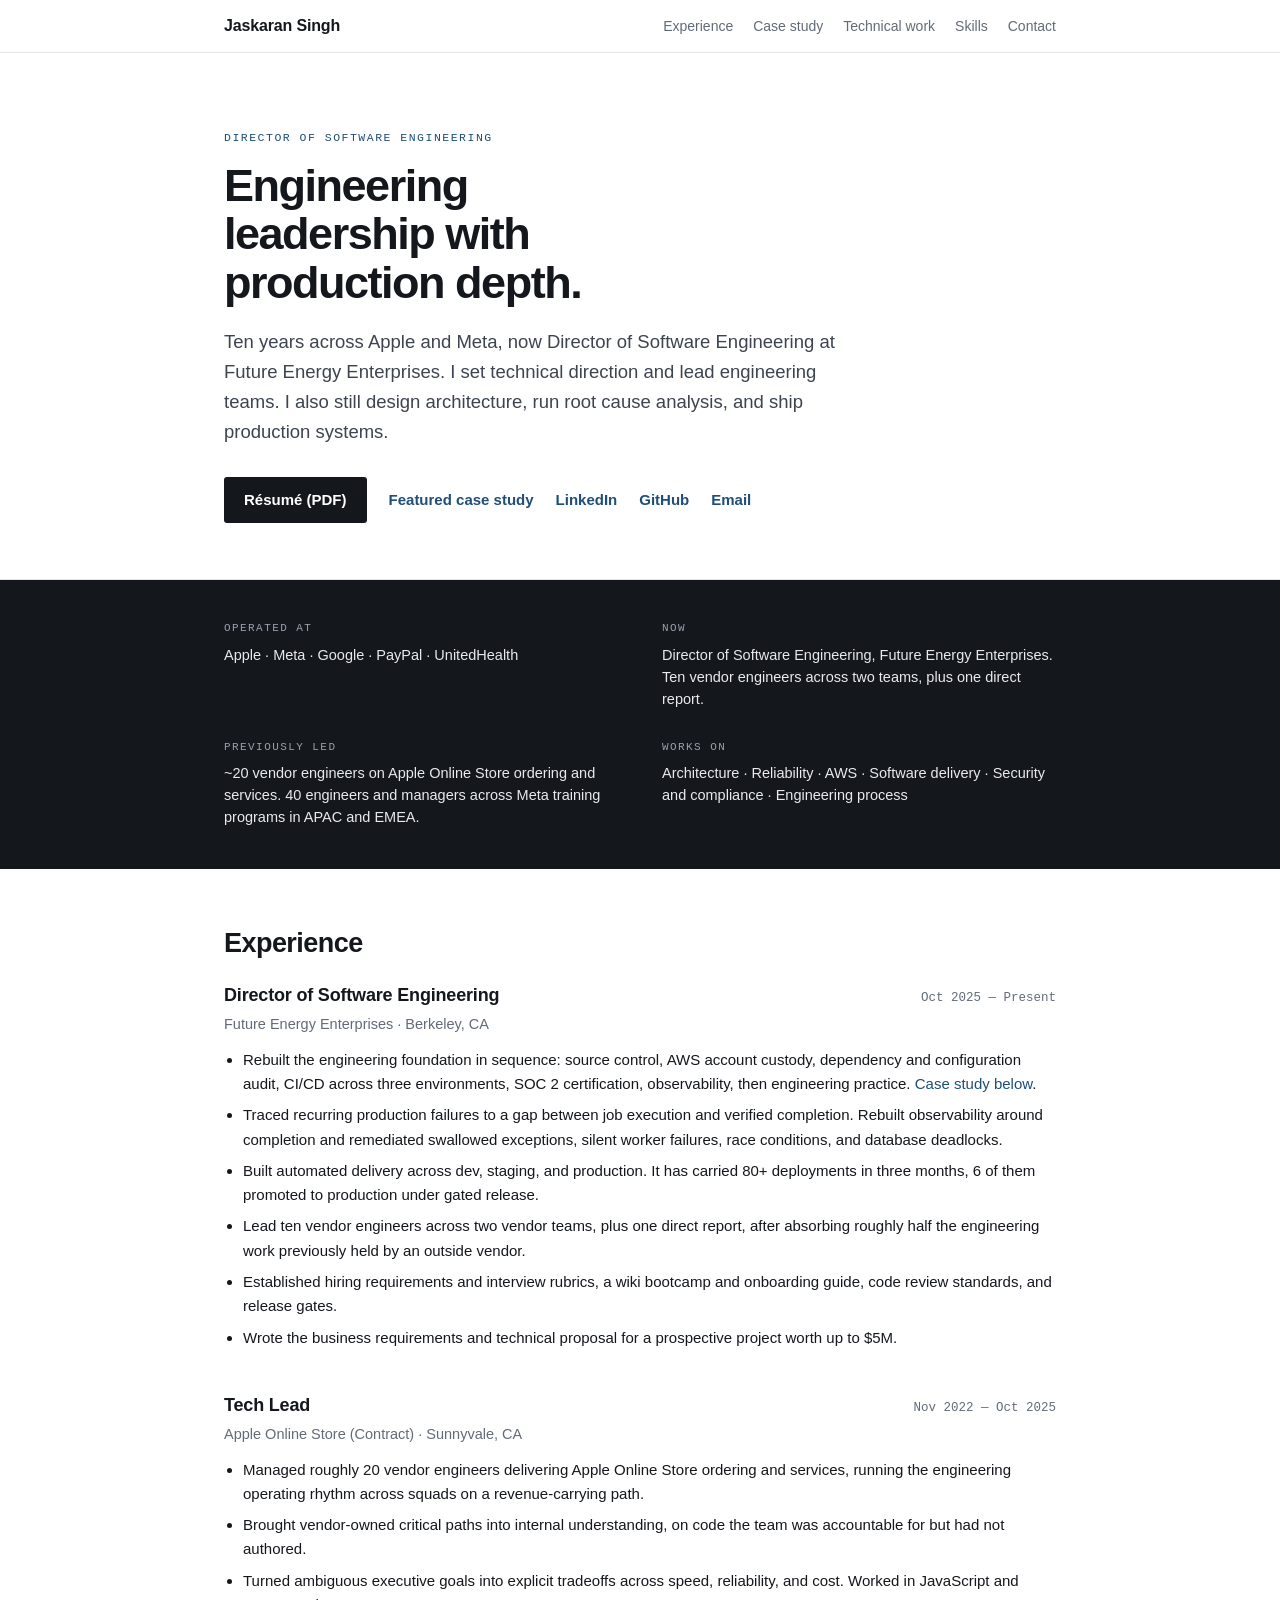
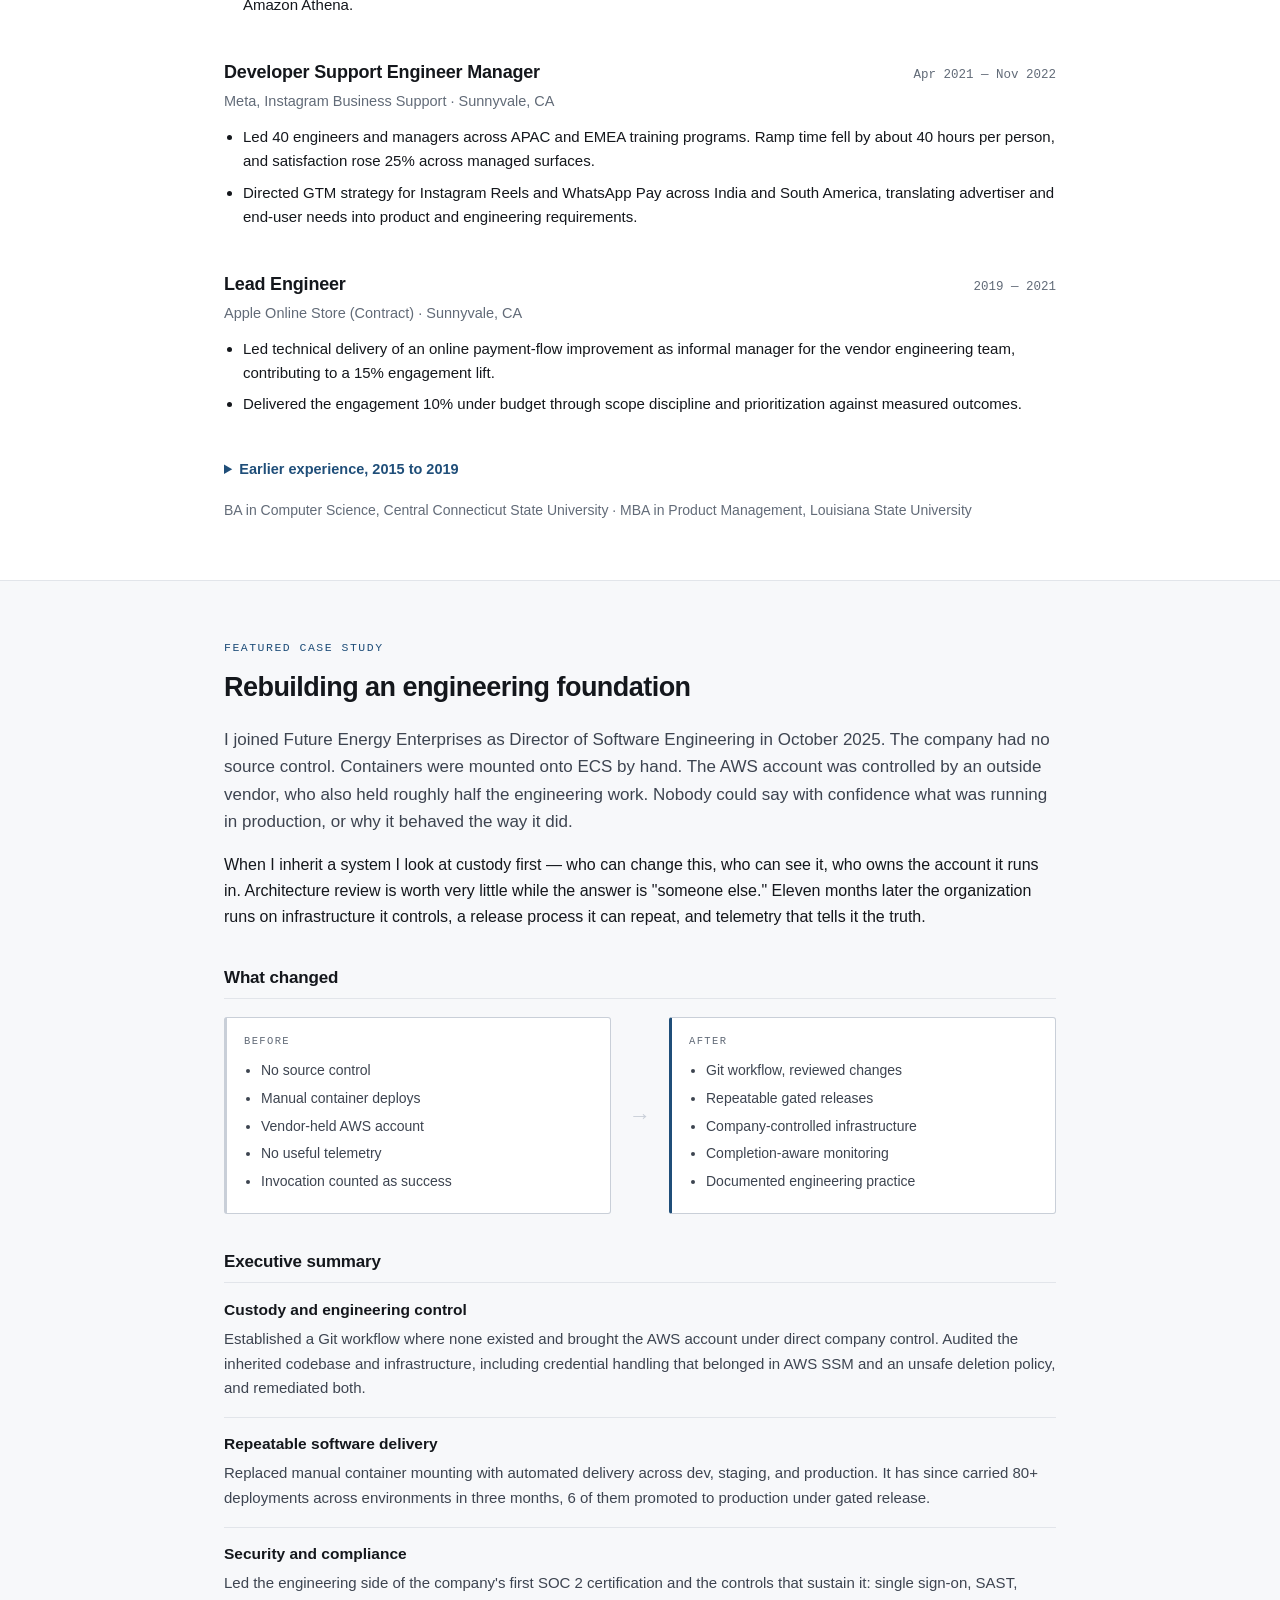
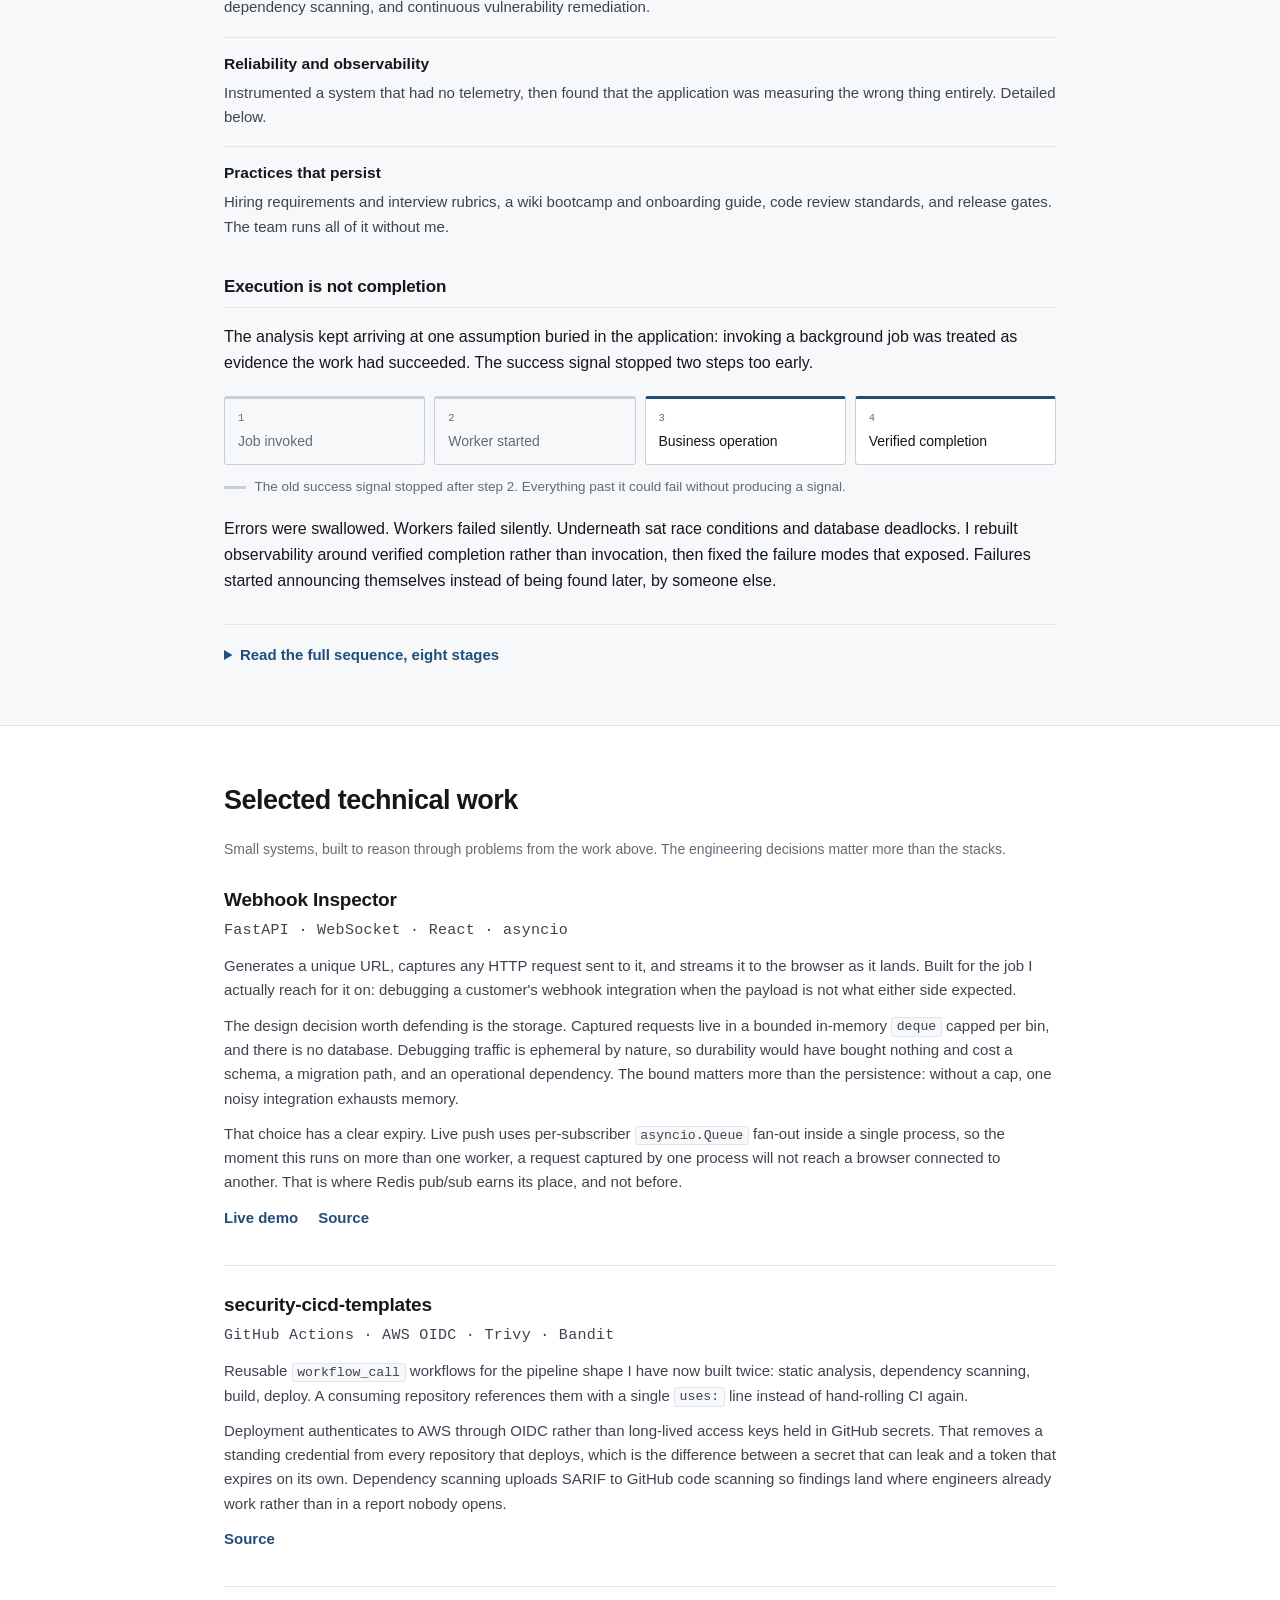
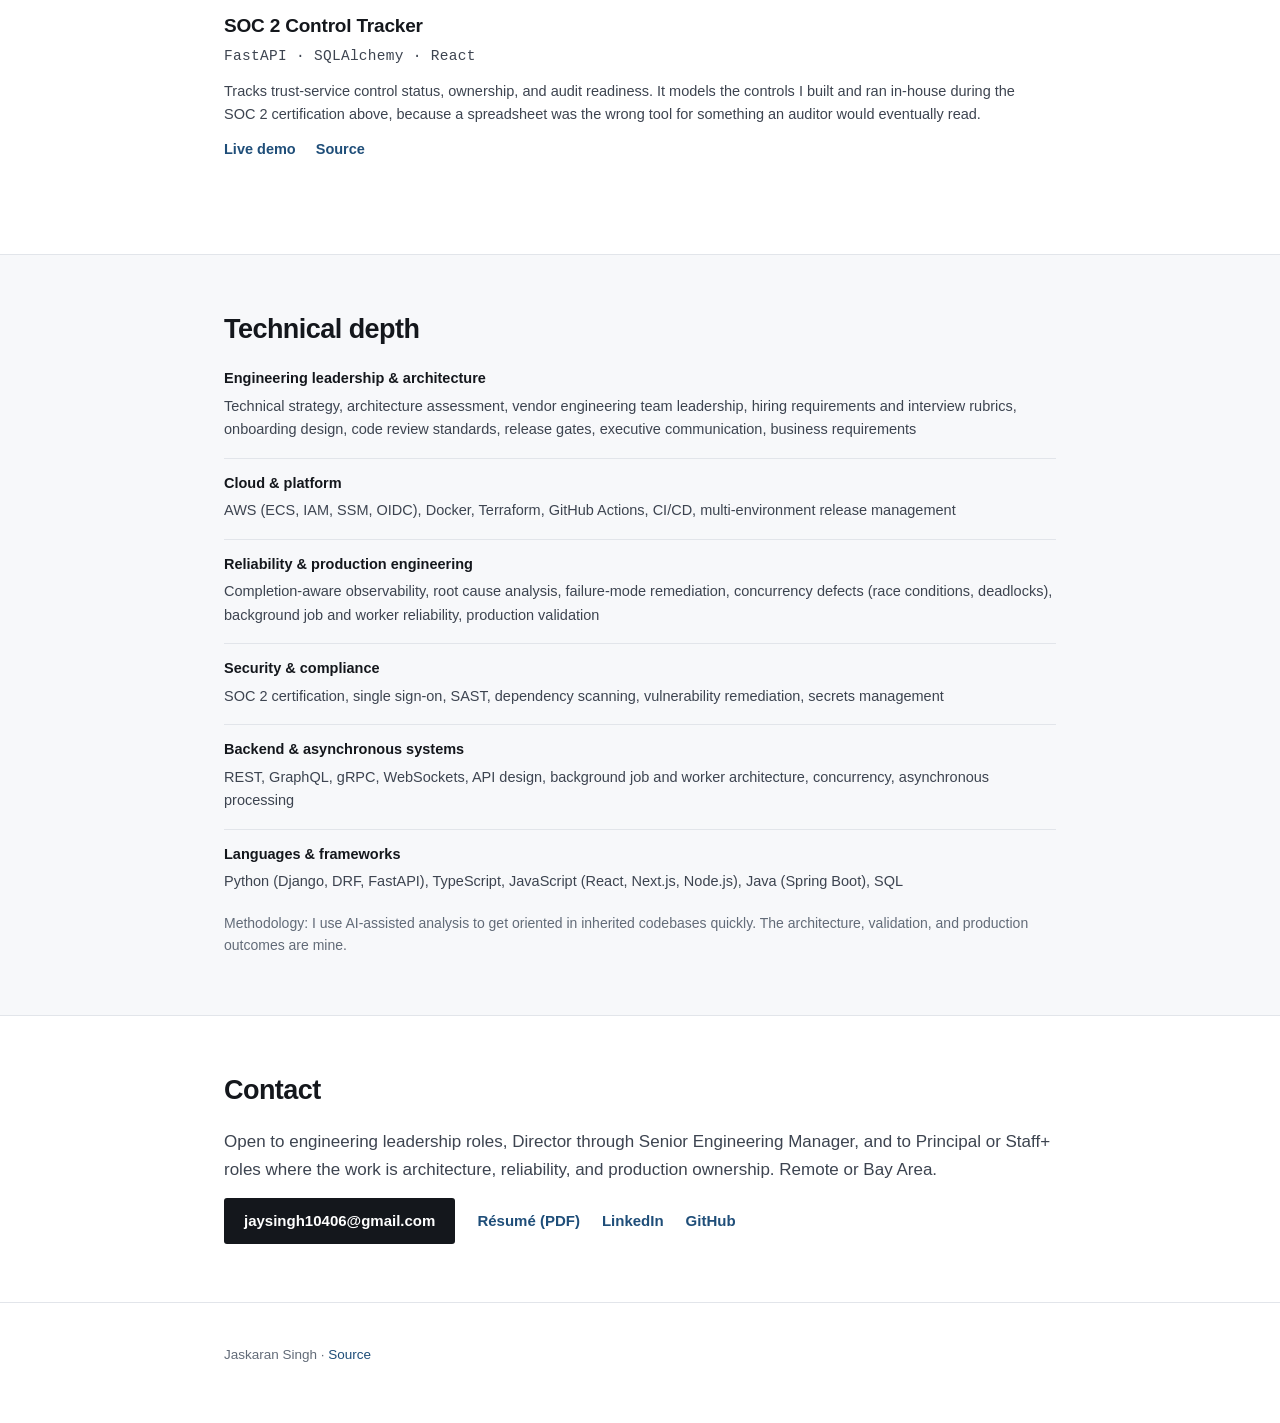
==== commit 97217534: "Drop Google from the seniority claim and disclose the deployment split Google was about a year, via " ====
--- a/index.html
+++ b/index.html
@@ -4,18 +4,18 @@
   <meta charset="UTF-8" />
   <meta name="viewport" content="width=device-width, initial-scale=1.0" />
   <title>Jaskaran Singh — Engineering Leadership</title>
-  <meta name="description" content="Engineering leader with ten years across Apple, Meta, and Google. Director of Software Engineering at Future Energy Enterprises. Architecture, reliability, AWS, security, and software delivery — still hands-on in production." />
+  <meta name="description" content="Engineering leader with ten years across Apple and Meta. Director of Software Engineering at Future Energy Enterprises. Architecture, reliability, AWS, security, and software delivery — still hands-on in production." />
   <link rel="icon" href="favicon.svg" type="image/svg+xml" />
   <link rel="canonical" href="https://jaysingh10406.github.io/" />
 
   <meta property="og:type" content="profile" />
   <meta property="og:title" content="Jaskaran Singh — Engineering Leadership" />
-  <meta property="og:description" content="Ten years across Apple, Meta, and Google. Director of Software Engineering. Architecture, reliability, AWS, security, and software delivery — still hands-on in production." />
+  <meta property="og:description" content="Ten years across Apple and Meta. Director of Software Engineering. Architecture, reliability, AWS, security, and software delivery — still hands-on in production." />
   <meta property="og:url" content="https://jaysingh10406.github.io/" />
   <meta property="og:image" content="https://jaysingh10406.github.io/og.png" />
   <meta name="twitter:card" content="summary_large_image" />
   <meta name="twitter:title" content="Jaskaran Singh — Engineering Leadership" />
-  <meta name="twitter:description" content="Ten years across Apple, Meta, and Google. Director of Software Engineering." />
+  <meta name="twitter:description" content="Ten years across Apple and Meta. Director of Software Engineering." />
   <meta name="twitter:image" content="https://jaysingh10406.github.io/og.png" />
 
   <link rel="stylesheet" href="css/style.css" />
@@ -42,7 +42,7 @@
       <p class="eyebrow">Director of Software Engineering</p>
       <h1>Engineering leadership with production depth.</h1>
       <p class="hero__lede">
-        Ten years across Apple, Meta, and Google, now Director of Software Engineering at Future
+        Ten years across Apple and Meta, now Director of Software Engineering at Future
         Energy Enterprises. I set technical direction and lead engineering teams. I also still
         design architecture, run root cause analysis, and ship production systems.
       </p>
@@ -92,7 +92,7 @@
           <ul>
             <li>Rebuilt the engineering foundation in sequence: source control, AWS account custody, dependency and configuration audit, CI/CD across three environments, SOC&nbsp;2 certification, observability, then engineering practice. <a href="#case-study">Case study below</a>.</li>
             <li>Traced recurring production failures to a gap between job execution and verified completion. Rebuilt observability around completion and remediated swallowed exceptions, silent worker failures, race conditions, and database deadlocks.</li>
-            <li>Built automated delivery across dev, staging, and production. It has carried 80+ deployments in three months, with promotion to production deliberately gated.</li>
+            <li>Built automated delivery across dev, staging, and production. It has carried 80+ deployments in three months, 6 of them promoted to production under gated release.</li>
             <li>Lead ten vendor engineers across two vendor teams, plus one direct report, after absorbing roughly half the engineering work previously held by an outside vendor.</li>
             <li>Established hiring requirements and interview rubrics, a wiki bootcamp and onboarding guide, code review standards, and release gates.</li>
             <li>Wrote the business requirements and technical proposal for a prospective project worth up to $5M.</li>
@@ -203,7 +203,7 @@
           <dd>Established a Git workflow where none existed and brought the AWS account under direct company control. Audited the inherited codebase and infrastructure, including credential handling that belonged in AWS SSM and an unsafe deletion policy, and remediated both.</dd>
 
           <dt>Repeatable software delivery</dt>
-          <dd>Replaced manual container mounting with automated delivery across dev, staging, and production. It has since carried 80+ deployments in three months, with promotion to production deliberately gated.</dd>
+          <dd>Replaced manual container mounting with automated delivery across dev, staging, and production. It has since carried 80+ deployments across environments in three months, 6 of them promoted to production under gated release.</dd>
 
           <dt>Security and compliance</dt>
           <dd>Led the engineering side of the company's first SOC&nbsp;2 certification and the controls that sustain it: single sign-on, SAST, dependency scanning, and continuous vulnerability remediation.</dd>
@@ -282,7 +282,7 @@
               <div class="sequence__body">
                 <h4>Delivery</h4>
                 <p>Replaced manual container mounting with a CI/CD pipeline across dev, staging, and production. An outside vendor had quoted roughly 600 hours for the work; I judged that the number described the vendor's position rather than the problem, and built it in about a week.</p>
-                <p class="sequence__unlock">80+ deployments in three months. The pipeline is used, not just built.</p>
+                <p class="sequence__unlock">80+ deployments in three months, 6 to production. The pipeline is used, not just built.</p>
               </div>
             </li>
             <li class="sequence__step">
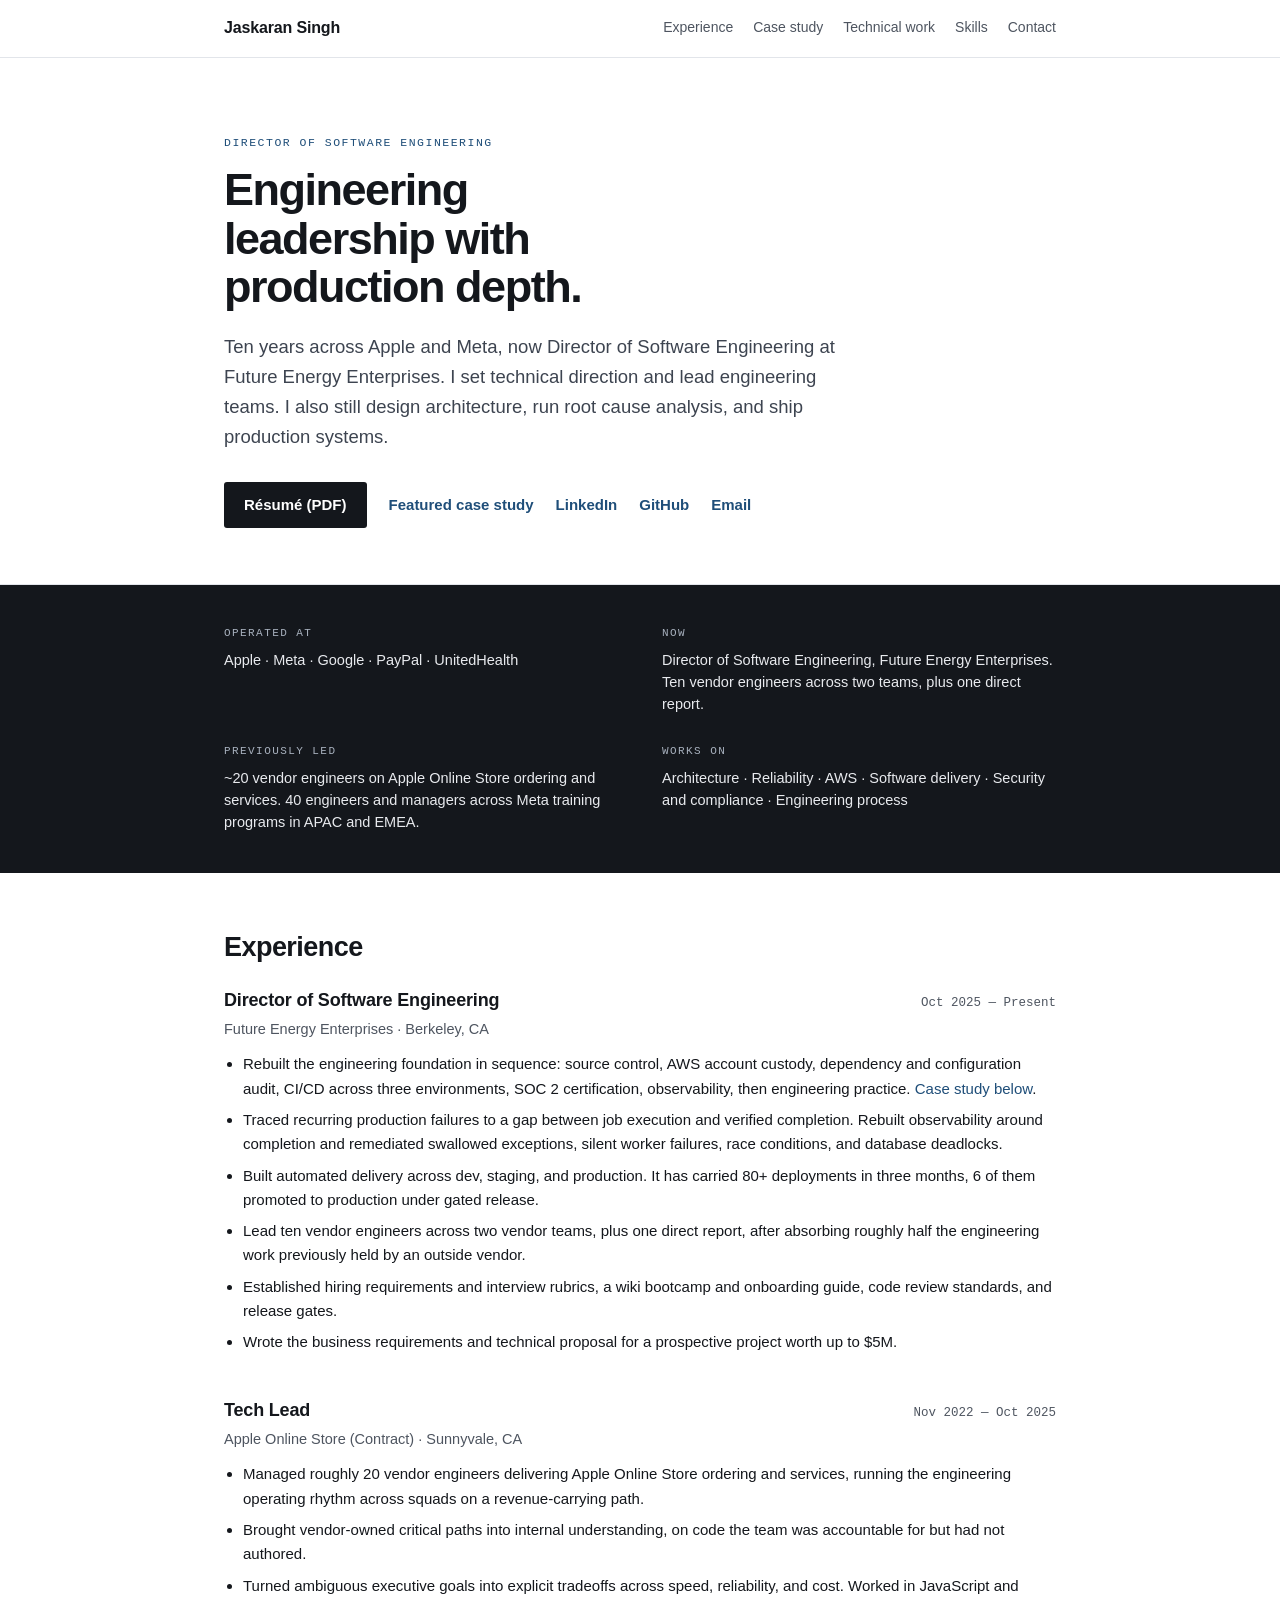
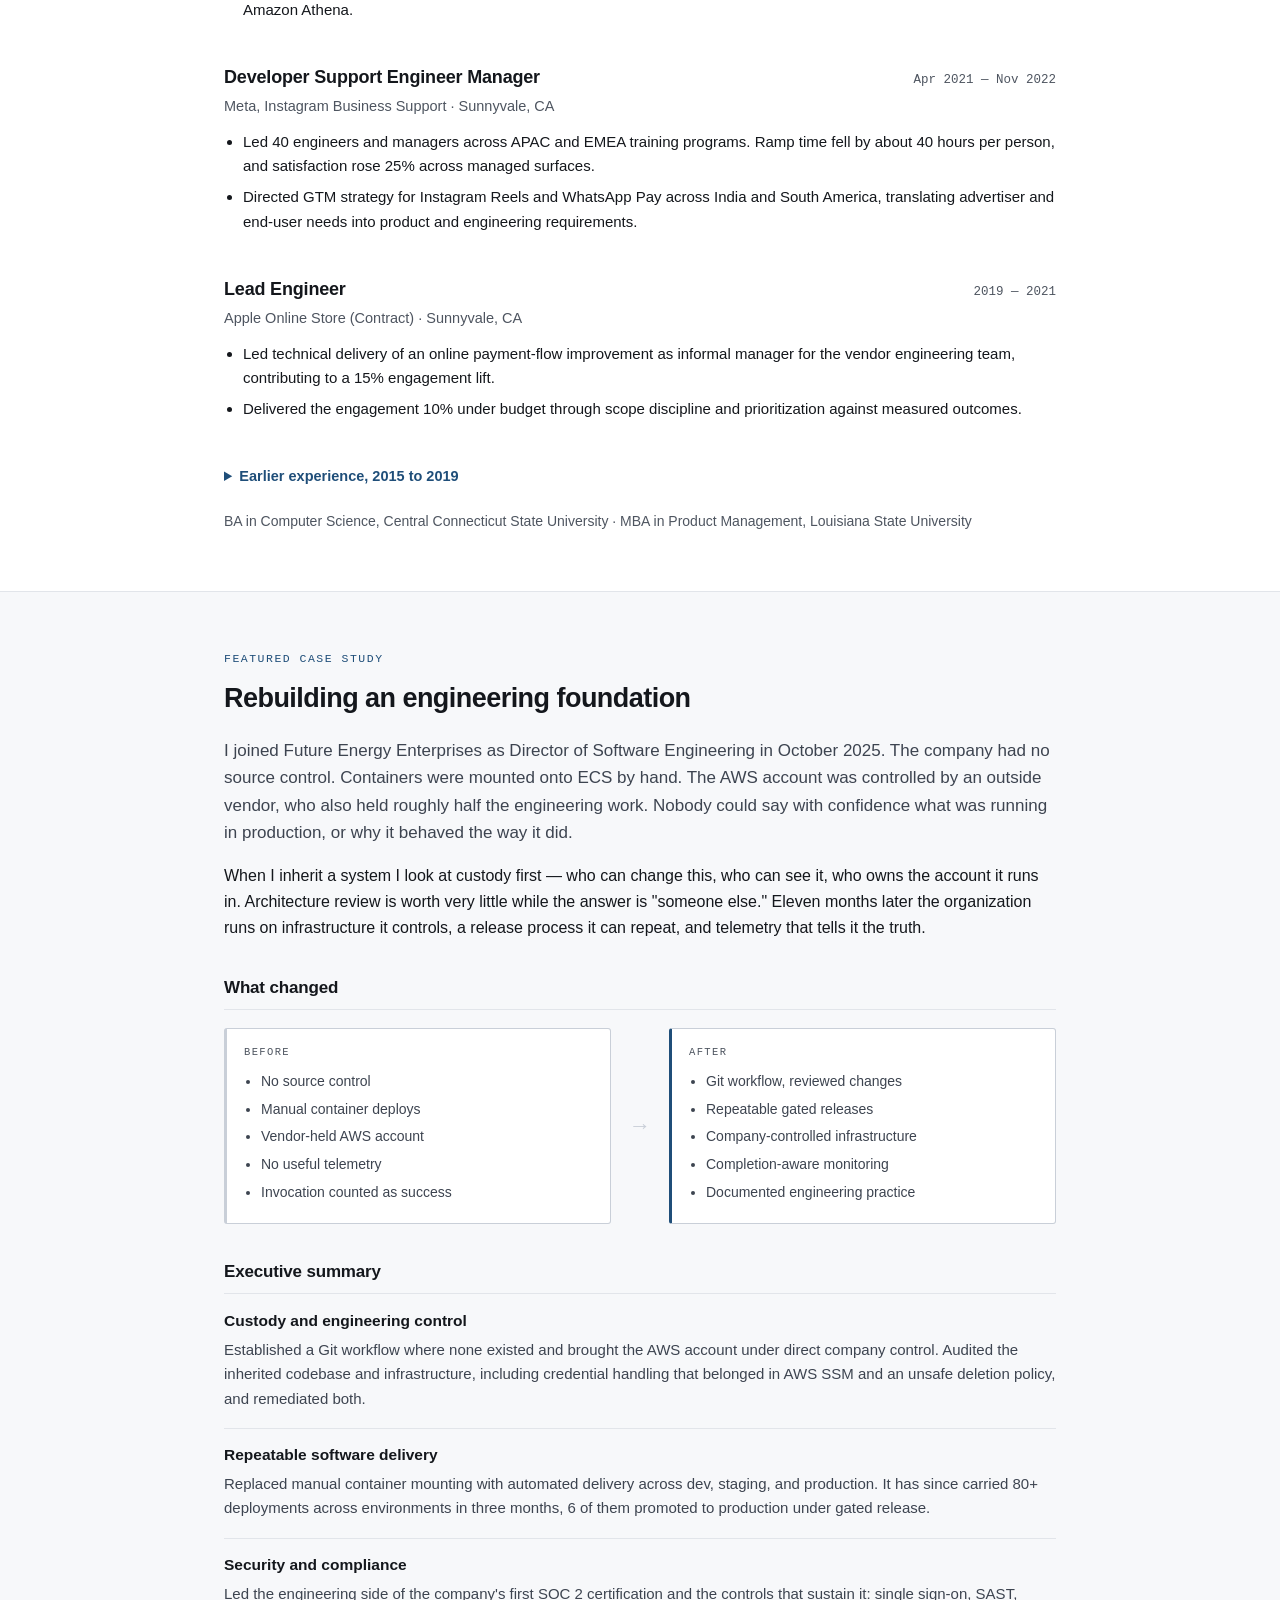
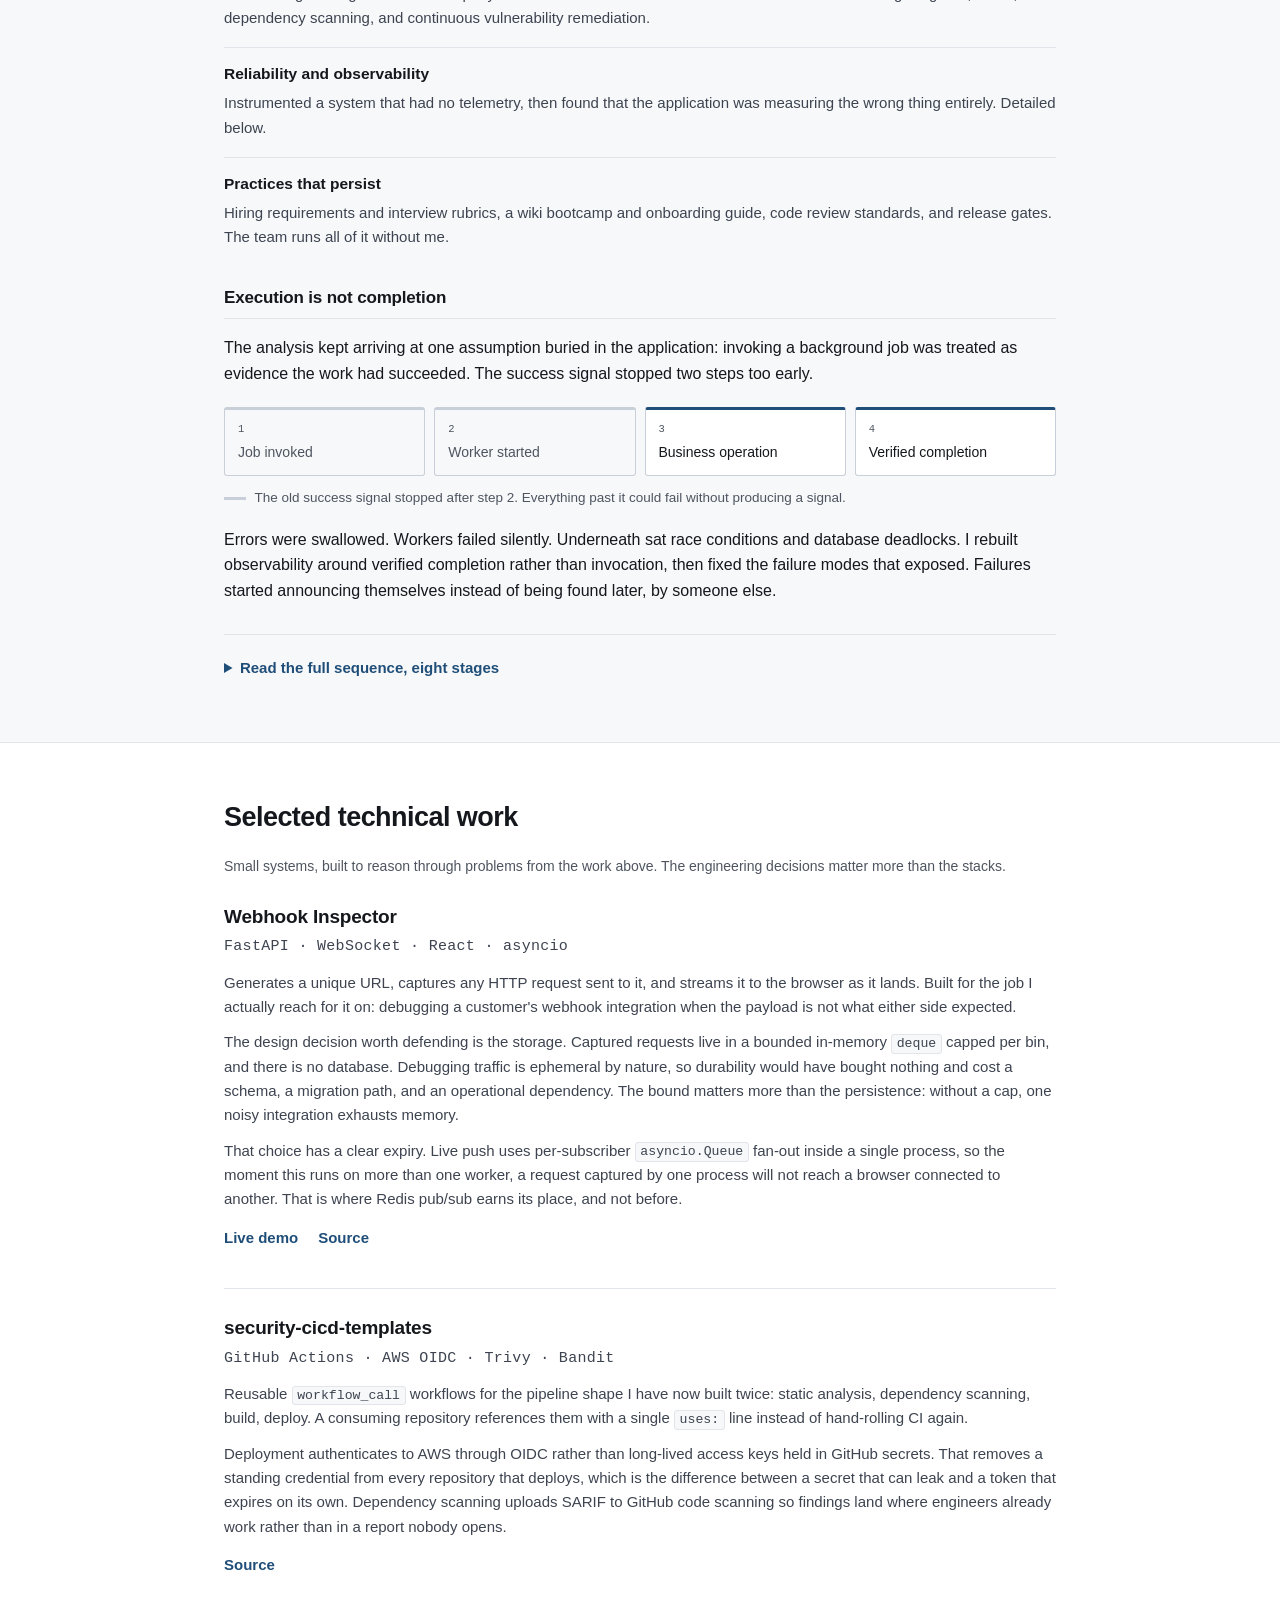
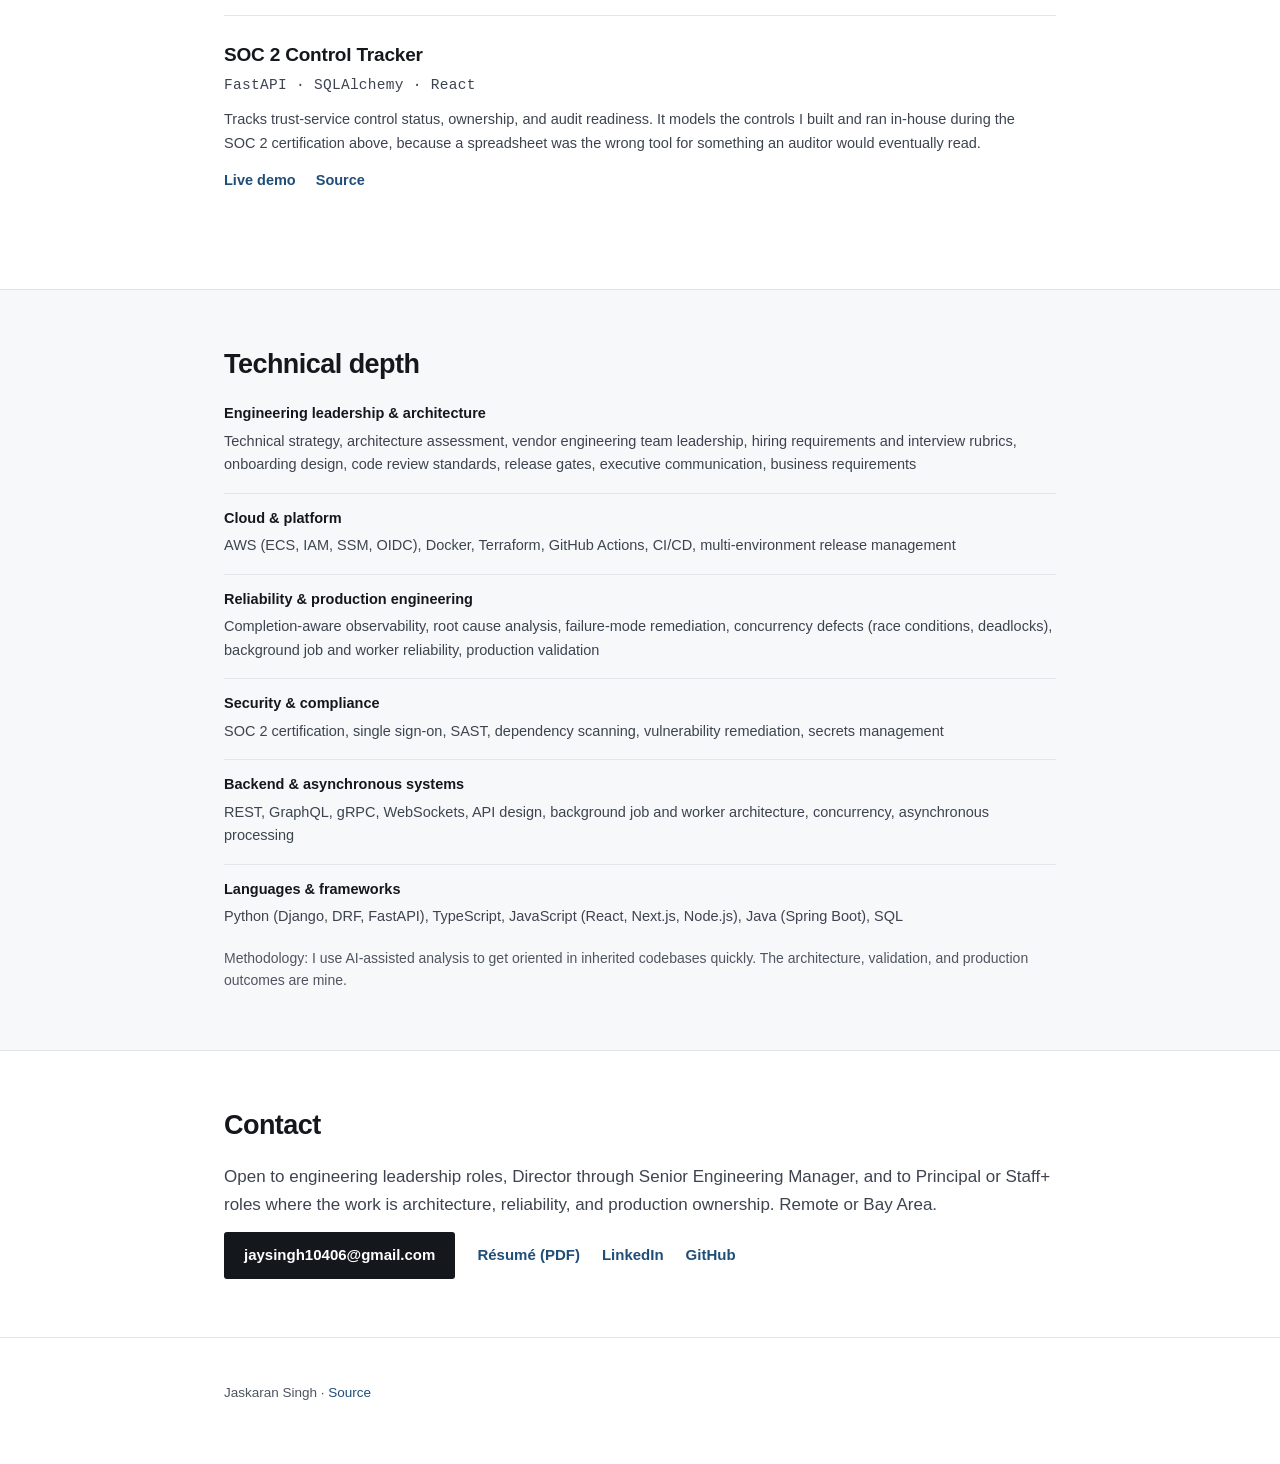
==== commit 52285e2b: "Fix sticky-nav occlusion, add dark mode, and raise contrast to AAA Anchor links landed their target " ====
--- a/index.html
+++ b/index.html
@@ -17,6 +17,49 @@
   <meta name="twitter:title" content="Jaskaran Singh — Engineering Leadership" />
   <meta name="twitter:description" content="Ten years across Apple and Meta. Director of Software Engineering." />
   <meta name="twitter:image" content="https://jaysingh10406.github.io/og.png" />
+  <meta property="og:image:alt" content="Jaskaran Singh — Director of Software Engineering. Engineering leadership with production depth." />
+  <meta name="twitter:image:alt" content="Jaskaran Singh — Director of Software Engineering. Engineering leadership with production depth." />
+
+  <meta name="theme-color" content="#ffffff" media="(prefers-color-scheme: light)" />
+  <meta name="theme-color" content="#0f1216" media="(prefers-color-scheme: dark)" />
+
+  <script type="application/ld+json">
+  {
+    "@context": "https://schema.org",
+    "@type": "ProfilePage",
+    "url": "https://jaysingh10406.github.io/",
+    "mainEntity": {
+      "@type": "Person",
+      "name": "Jaskaran Singh",
+      "url": "https://jaysingh10406.github.io/",
+      "email": "mailto:jaysingh10406@gmail.com",
+      "jobTitle": "Director of Software Engineering",
+      "description": "Engineering leader with ten years across Apple and Meta. Architecture, reliability, AWS, security, and software delivery.",
+      "image": "https://jaysingh10406.github.io/og.png",
+      "worksFor": {
+        "@type": "Organization",
+        "name": "Future Energy Enterprises"
+      },
+      "alumniOf": [
+        { "@type": "CollegeOrUniversity", "name": "Central Connecticut State University" },
+        { "@type": "CollegeOrUniversity", "name": "Louisiana State University" }
+      ],
+      "knowsAbout": [
+        "Software architecture",
+        "Site reliability",
+        "AWS",
+        "CI/CD",
+        "SOC 2 compliance",
+        "Observability",
+        "Engineering leadership"
+      ],
+      "sameAs": [
+        "https://www.linkedin.com/in/jaysingh101/",
+        "https://github.com/jaysingh10406"
+      ]
+    }
+  }
+  </script>
 
   <link rel="stylesheet" href="css/style.css" />
 </head>
@@ -452,6 +495,6 @@
     </div>
   </footer>
 
-  <script src="js/main.js"></script>
+  <script src="js/main.js" defer></script>
 </body>
 </html>
--- a/css/style.css
+++ b/css/style.css
@@ -1,29 +1,73 @@
 :root {
+  color-scheme: light dark;
+
   --bg: #ffffff;
   --bg-alt: #f7f8fa;
   --ink: #14171c;
   --ink-soft: #3d4450;
-  --muted: #626b78;
+  --muted: #4e5560;
   --rule: #e2e5ea;
   --rule-strong: #c9cfd8;
   --accent: #1f4e79;
-  --accent-soft: #4a7bab;
   --band: #14171c;
   --band-ink: #e8eaee;
-  --band-muted: #98a1ae;
+  --band-muted: #a8b1be;
+
+  /* Text drawn on top of a filled --ink or --accent surface. */
+  --on-ink: #ffffff;
+  --on-accent: #ffffff;
+  --nav-bg: #ffffff;
+
   --wrap: 880px;
   --mono: ui-monospace, SFMono-Regular, "SF Mono", Menlo, Consolas, monospace;
+
+  /* Clears the sticky nav when a #hash lands on a section. */
+  --nav-h: 56px;
+}
+
+@media (prefers-color-scheme: dark) {
+  :root {
+    --bg: #0f1216;
+    --bg-alt: #171b21;
+    --ink: #e7eaef;
+    --ink-soft: #c3cad5;
+    --muted: #9ca6b3;
+    --rule: #272d36;
+    --rule-strong: #3c4450;
+    --accent: #86b6e4;
+    --band: #1d232b;
+    --band-ink: #e7eaef;
+    --band-muted: #a4aebb;
+
+    --on-ink: #0f1216;
+    --on-accent: #0f1216;
+    --nav-bg: #0f1216;
+  }
 }
 
 * { box-sizing: border-box; }
 html { scroll-behavior: smooth; }
+
+@media (prefers-reduced-motion: reduce) {
+  html { scroll-behavior: auto; }
+  *, *::before, *::after {
+    animation-duration: 0.01ms !important;
+    animation-iteration-count: 1 !important;
+    transition-duration: 0.01ms !important;
+  }
+}
+
+/* Keep a #hash target clear of the sticky nav instead of under it. */
+:target,
+section[id],
+header[id] { scroll-margin-top: calc(var(--nav-h) + 12px); }
 
 body {
   margin: 0;
   background: var(--bg);
   color: var(--ink);
   font-family: -apple-system, BlinkMacSystemFont, "Segoe UI", Helvetica, Arial, sans-serif;
-  font-size: 16px;
+  font-size: 100%;
   line-height: 1.62;
   -webkit-font-smoothing: antialiased;
 }
@@ -50,7 +94,7 @@
 
 .skip-link {
   position: absolute; left: -9999px;
-  background: var(--ink); color: #fff;
+  background: var(--ink); color: var(--on-ink);
   padding: 10px 16px; z-index: 100;
 }
 .skip-link:focus { left: 12px; top: 12px; }
@@ -58,8 +102,7 @@
 /* Nav */
 .nav {
   position: sticky; top: 0; z-index: 10;
-  background: rgba(255,255,255,0.92);
-  backdrop-filter: blur(8px);
+  background: var(--nav-bg);
   border-bottom: 1px solid var(--rule);
 }
 .nav__inner {
@@ -67,49 +110,55 @@
   display: flex; align-items: center; justify-content: space-between;
   flex-wrap: wrap; gap: 10px;
 }
-.nav__brand { font-weight: 700; color: var(--ink); letter-spacing: -0.01em; }
+.nav__brand { font-weight: 700; color: var(--ink); letter-spacing: -0.01em; flex: 0 0 auto; white-space: nowrap; }
 .nav__brand:hover { color: var(--accent); text-decoration: none; }
-.nav__links { display: flex; flex-wrap: wrap; gap: 20px; font-size: 14px; }
-.nav__links a { color: var(--muted); }
+.nav__links { display: flex; flex-wrap: wrap; gap: 20px; font-size: 0.875rem; }
+.nav__links a {
+  color: var(--muted);
+  border-bottom: 2px solid transparent;
+  transition: color 150ms cubic-bezier(0.4, 0, 0.2, 1);
+}
 .nav__links a:hover { color: var(--accent); text-decoration: none; }
-.nav__links a.nav__links--active { color: var(--accent); font-weight: 600; }
+/* Colour + rule, never weight: a weight change re-measures the text and
+   reflows the whole row as you scroll. */
+.nav__links a.nav__links--active { color: var(--accent); border-bottom-color: var(--accent); }
 
 /* Shared type */
 .eyebrow {
   font-family: var(--mono);
-  font-size: 11.5px;
+  font-size: 0.71875rem;
   letter-spacing: 0.13em;
   text-transform: uppercase;
   color: var(--accent);
   margin: 0 0 14px;
 }
 .section__title {
-  font-size: 27px;
+  font-size: 1.6875rem;
   letter-spacing: -0.02em;
   line-height: 1.2;
   margin: 0 0 22px;
 }
 .sub {
-  font-size: 17px;
+  font-size: 1.0625rem;
   letter-spacing: -0.01em;
   margin: 34px 0 12px;
   padding-bottom: 7px;
   border-bottom: 1px solid var(--rule);
 }
-.lede { font-size: 17px; color: var(--ink-soft); margin: 0 0 14px; }
-.note { font-size: 14px; color: var(--muted); margin: 18px 0 0; }
+.lede { font-size: 1.0625rem; color: var(--ink-soft); margin: 0 0 14px; }
+.note { font-size: 0.875rem; color: var(--muted); margin: 18px 0 0; }
 
 /* Hero */
 .hero { padding: 76px 0 56px; border-bottom: 1px solid var(--rule); }
 .hero h1 {
-  font-size: 45px;
+  font-size: 2.8125rem;
   line-height: 1.08;
   letter-spacing: -0.033em;
   margin: 0 0 20px;
   max-width: 15ch;
 }
 .hero__lede {
-  font-size: 18.5px;
+  font-size: 1.15625rem;
   color: var(--ink-soft);
   max-width: 62ch;
   margin: 0 0 30px;
@@ -118,12 +167,12 @@
 /* CTAs */
 .cta { display: flex; flex-wrap: wrap; align-items: center; gap: 12px 22px; }
 .cta__primary {
-  background: var(--ink); color: #fff;
+  background: var(--ink); color: var(--on-ink);
   padding: 11px 20px; border-radius: 3px;
-  font-size: 15px; font-weight: 600;
-}
-.cta__primary:hover { background: var(--accent); text-decoration: none; }
-.cta__link { font-size: 15px; font-weight: 600; }
+  font-size: 0.9375rem; font-weight: 600;
+}
+.cta__primary:hover { background: var(--accent); color: var(--on-accent); text-decoration: none; }
+.cta__link { font-size: 0.9375rem; font-weight: 600; }
 
 /* Dark band */
 .band { background: var(--band); color: var(--band-ink); padding: 40px 0; }
@@ -134,14 +183,14 @@
 }
 .snapshot__item h2 {
   font-family: var(--mono);
-  font-size: 11px;
+  font-size: 0.6875rem;
   letter-spacing: 0.13em;
   text-transform: uppercase;
   color: var(--band-muted);
   margin: 0 0 7px;
   font-weight: 500;
 }
-.snapshot__item p { margin: 0; font-size: 14.5px; line-height: 1.5; }
+.snapshot__item p { margin: 0; font-size: 0.90625rem; line-height: 1.5; }
 
 /* Sections */
 .section { padding: 58px 0; }
@@ -150,13 +199,13 @@
 /* Experience */
 .role { margin-bottom: 30px; padding-bottom: 4px; }
 .role__header { display: flex; align-items: baseline; justify-content: space-between; flex-wrap: wrap; gap: 4px; }
-.role__header h3 { margin: 0; font-size: 18px; letter-spacing: -0.01em; }
-.role__dates { font-family: var(--mono); font-size: 12.5px; color: var(--muted); white-space: nowrap; }
-.role__company { color: var(--muted); font-size: 14.5px; margin: 3px 0 11px; }
+.role__header h3 { margin: 0; font-size: 1.125rem; letter-spacing: -0.01em; }
+.role__dates { font-family: var(--mono); font-size: 0.78125rem; color: var(--muted); white-space: nowrap; }
+.role__company { color: var(--muted); font-size: 0.90625rem; margin: 3px 0 11px; }
 .role ul { margin: 0; padding-left: 19px; }
-.role li { margin-bottom: 7px; font-size: 15px; }
-
-.earlier { margin-top: 10px; font-size: 14.5px; }
+.role li { margin-bottom: 7px; font-size: 0.9375rem; }
+
+.earlier { margin-top: 10px; font-size: 0.90625rem; }
 .earlier summary { cursor: pointer; font-weight: 600; color: var(--accent); }
 .earlier ul { padding-left: 19px; margin-top: 12px; color: var(--ink-soft); }
 .earlier li { margin-bottom: 9px; }
@@ -173,21 +222,21 @@
 .diagram__col--before { border-left: 3px solid var(--rule-strong); }
 .diagram__col--after { border-left: 3px solid var(--accent); }
 .diagram__label {
-  font-family: var(--mono); font-size: 10.5px; letter-spacing: 0.13em;
+  font-family: var(--mono); font-size: 0.65625rem; letter-spacing: 0.13em;
   text-transform: uppercase; color: var(--muted); margin: 0 0 9px;
 }
 .diagram__col ul { margin: 0; padding-left: 17px; }
-.diagram__col li { font-size: 14px; margin-bottom: 5px; color: var(--ink-soft); }
-.diagram__arrow { color: var(--rule-strong); font-size: 22px; }
+.diagram__col li { font-size: 0.875rem; margin-bottom: 5px; color: var(--ink-soft); }
+.diagram__arrow { color: var(--rule-strong); font-size: 1.375rem; }
 
 /* Themes */
 .themes { margin: 14px 0 0; }
 .themes dt {
-  font-weight: 700; font-size: 15.5px; margin-top: 17px;
+  font-weight: 700; font-size: 0.96875rem; margin-top: 17px;
   padding-top: 13px; border-top: 1px solid var(--rule);
 }
 .themes dt:first-child { border-top: 0; padding-top: 0; margin-top: 0; }
-.themes dd { margin: 5px 0 0; font-size: 15px; color: var(--ink-soft); }
+.themes dd { margin: 5px 0 0; font-size: 0.9375rem; color: var(--ink-soft); }
 
 /* Completion chain */
 .chain { margin: 20px 0 18px; }
@@ -202,7 +251,7 @@
   border-radius: 3px;
   background: var(--bg);
   padding: 11px 13px;
-  font-size: 14px;
+  font-size: 0.875rem;
   color: var(--ink);
 }
 .chain__step--old {
@@ -211,10 +260,10 @@
   color: var(--muted);
 }
 .chain__n {
-  display: block; font-family: var(--mono); font-size: 10.5px;
+  display: block; font-family: var(--mono); font-size: 0.65625rem;
   letter-spacing: 0.1em; color: var(--muted); margin-bottom: 3px;
 }
-.chain__caption { font-size: 13.5px; color: var(--muted); margin: 11px 0 0; }
+.chain__caption { font-size: 0.84375rem; color: var(--muted); margin: 11px 0 0; }
 .chain__key {
   display: inline-block; width: 22px; height: 3px;
   background: var(--rule-strong); vertical-align: middle; margin-right: 5px;
@@ -223,9 +272,9 @@
 /* Deep dive */
 .deepdive { margin-top: 30px; border-top: 1px solid var(--rule); padding-top: 18px; }
 .deepdive summary {
-  cursor: pointer; font-weight: 600; color: var(--accent); font-size: 15px;
-}
-.deepdive__intro { margin-top: 16px; color: var(--ink-soft); font-size: 15px; }
+  cursor: pointer; font-weight: 600; color: var(--accent); font-size: 0.9375rem;
+}
+.deepdive__intro { margin-top: 16px; color: var(--ink-soft); font-size: 0.9375rem; }
 
 .sequence { list-style: none; margin: 22px 0; padding: 0; }
 .sequence__step { position: relative; display: flex; gap: 16px; padding-bottom: 24px; }
@@ -238,61 +287,108 @@
 .sequence__num {
   flex: 0 0 32px; height: 32px; border-radius: 50%;
   border: 1px solid var(--rule-strong); background: var(--bg);
-  color: var(--accent); font-family: var(--mono); font-size: 11px; font-weight: 700;
+  color: var(--accent); font-family: var(--mono); font-size: 0.6875rem; font-weight: 700;
   display: flex; align-items: center; justify-content: center;
   position: relative; z-index: 1;
 }
 .sequence__body { padding-top: 4px; }
-.sequence__body h4 { margin: 0 0 5px; font-size: 15.5px; }
-.sequence__body p { margin: 0 0 6px; font-size: 14.5px; color: var(--ink-soft); }
+.sequence__body h4 { margin: 0 0 5px; font-size: 0.96875rem; }
+.sequence__body p { margin: 0 0 6px; font-size: 0.90625rem; color: var(--ink-soft); }
 .sequence__unlock { margin-bottom: 0; color: var(--accent); font-weight: 600; }
 .sequence__unlock::before { content: "\2192\00a0"; }
 
 /* Technical work */
 .work { padding: 24px 0; border-top: 1px solid var(--rule); }
 .work:first-of-type { border-top: 0; }
-.work h3 { margin: 0 0 3px; font-size: 19px; letter-spacing: -0.01em; }
+.work h3 { margin: 0 0 3px; font-size: 1.1875rem; letter-spacing: -0.01em; }
 .work__sub {
-  font-family: var(--mono); font-size: 12px; color: var(--muted);
+  font-family: var(--mono); font-size: 0.75rem; color: var(--muted);
   margin: 0 0 13px; letter-spacing: 0.02em;
 }
-.work p { font-size: 15px; color: var(--ink-soft); margin: 0 0 11px; }
-.work--compact p { font-size: 14.5px; }
-.work__links { display: flex; gap: 20px; font-size: 14px; font-weight: 600; margin-top: 4px; }
+.work p { font-size: 0.9375rem; color: var(--ink-soft); margin: 0 0 11px; }
+.work--compact p { font-size: 0.90625rem; }
+.work__links { display: flex; gap: 20px; font-size: 0.875rem; font-weight: 600; margin-top: 4px; }
 
 /* Technical depth */
 .depth { margin: 0; }
 .depth dt {
-  font-weight: 700; font-size: 14.5px; margin-top: 16px;
+  font-weight: 700; font-size: 0.90625rem; margin-top: 16px;
   padding-top: 13px; border-top: 1px solid var(--rule);
 }
 .depth dt:first-child { border-top: 0; padding-top: 0; margin-top: 0; }
-.depth dd { margin: 4px 0 0; font-size: 14.5px; color: var(--ink-soft); }
+.depth dd { margin: 4px 0 0; font-size: 0.90625rem; color: var(--ink-soft); }
+
+/* Pointer target sizing (WCAG 2.5.8): hit area only.
+   No change to type size, colour, weight, or position. */
+.nav__links a,
+.cta__link,
+.work__links a,
+.footer a {
+  display: inline-block;
+  padding-block: 3px;
+}
+.earlier summary,
+.deepdive summary {
+  padding-block: 3px;
+}
 
 /* Footer */
 .footer {
   border-top: 1px solid var(--rule);
   padding: 28px 0 44px;
   color: var(--muted);
-  font-size: 13.5px;
+  font-size: 0.84375rem;
 }
 
 @media (max-width: 720px) {
   .hero { padding: 52px 0 40px; }
-  .hero h1 { font-size: 33px; max-width: none; }
-  .hero__lede { font-size: 17px; }
+  .hero h1 { font-size: 2.0625rem; max-width: none; }
+  .hero__lede { font-size: 1.0625rem; }
   .section { padding: 44px 0; }
-  .section__title { font-size: 23px; }
-  .nav__links { gap: 14px; font-size: 13px; }
+  .section__title { font-size: 1.4375rem; }
+  /* Brand + links share one row; the link row scrolls instead of wrapping,
+     so the sticky nav has a fixed height instead of growing as it wraps. */
+  .nav__inner { flex-wrap: nowrap; gap: 16px; }
+  .nav__links {
+    gap: 16px;
+    font-size: 0.8125rem;
+    flex: 1 1 auto;
+    min-width: 0;
+    flex-wrap: nowrap;
+    overflow-x: auto;
+    overscroll-behavior-x: contain;
+    scrollbar-width: none;
+  }
+  .nav__links::-webkit-scrollbar { display: none; }
+  .nav__links a { white-space: nowrap; }
+  /* Inset ring: an offset outline would be clipped by the scroll container. */
+  .nav__links a:focus-visible { outline-offset: -2px; }
   .snapshot { grid-template-columns: 1fr; }
   .diagram { grid-template-columns: 1fr; }
   .diagram__arrow { transform: rotate(90deg); justify-self: center; }
   .sequence__step { gap: 12px; }
-  .sequence__num { flex-basis: 28px; height: 28px; font-size: 10px; }
+  .sequence__num { flex-basis: 28px; height: 28px; font-size: 0.625rem; }
   .sequence__step::before { left: 13px; top: 30px; }
 }
 
 @media print {
+  /* Paper is always light, whatever the screen was set to. */
+  :root {
+    --bg: #ffffff;
+    --bg-alt: #ffffff;
+    --ink: #000000;
+    --ink-soft: #1a1a1a;
+    --muted: #444444;
+    --rule: #999999;
+    --rule-strong: #666666;
+    --accent: #000000;
+    --band: #ffffff;
+    --band-ink: #000000;
+    --band-muted: #444444;
+    --on-ink: #ffffff;
+    --on-accent: #ffffff;
+  }
+
   .nav, .cta, .skip-link, .footer { display: none; }
   body { font-size: 11pt; color: #000; }
   .band { background: #fff; color: #000; border: 1px solid #999; }
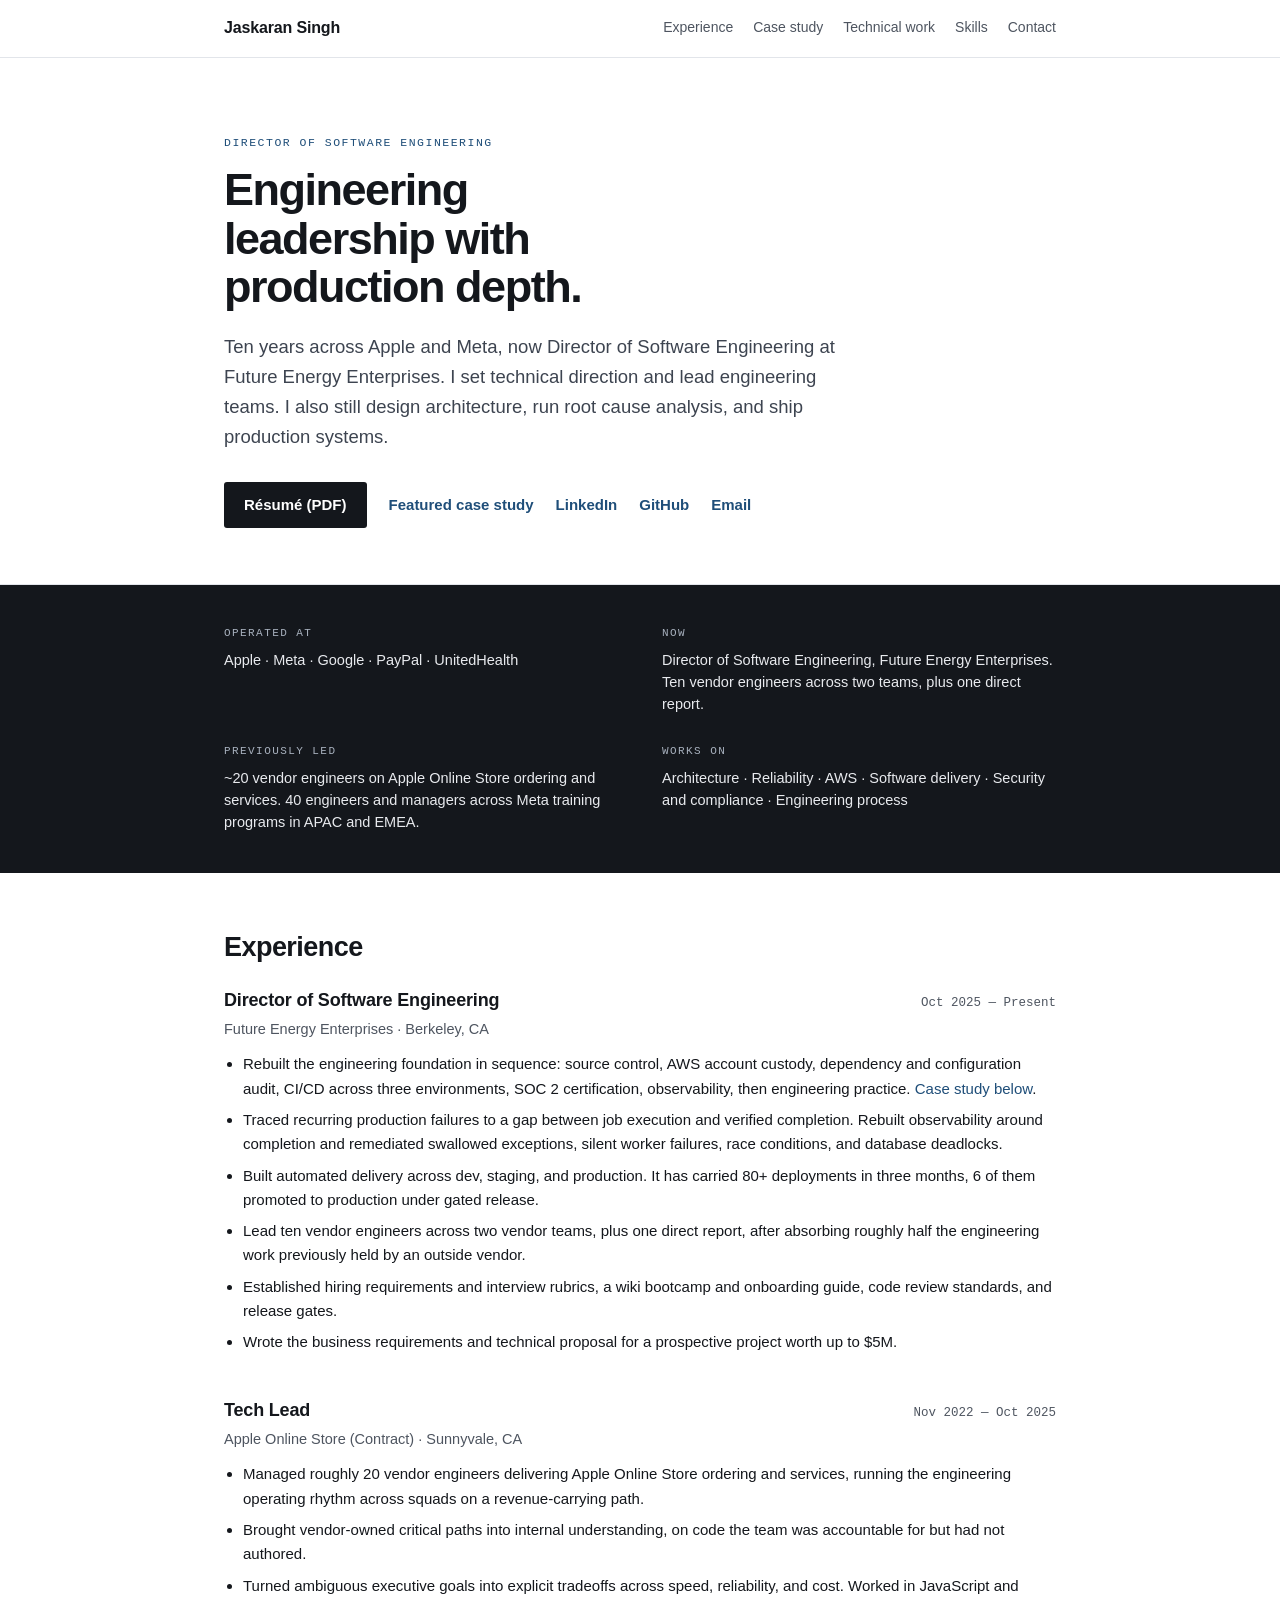
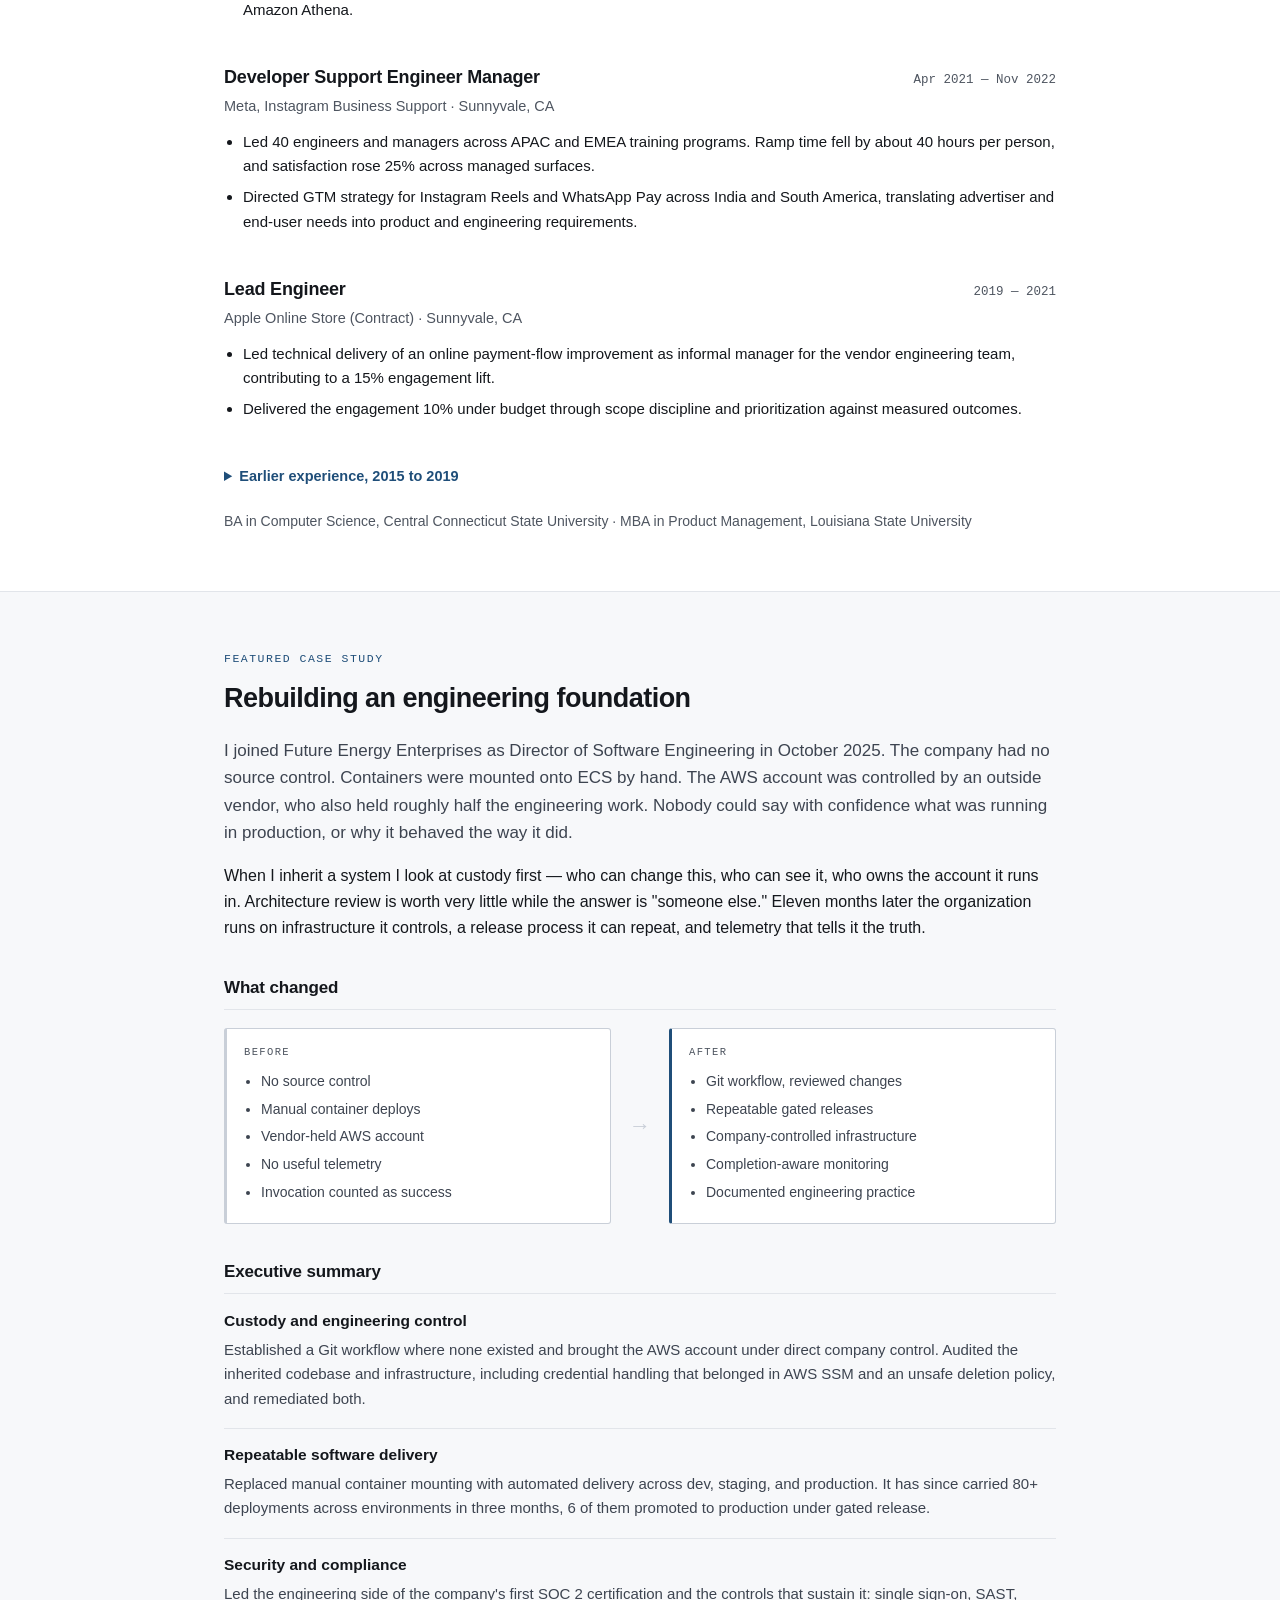
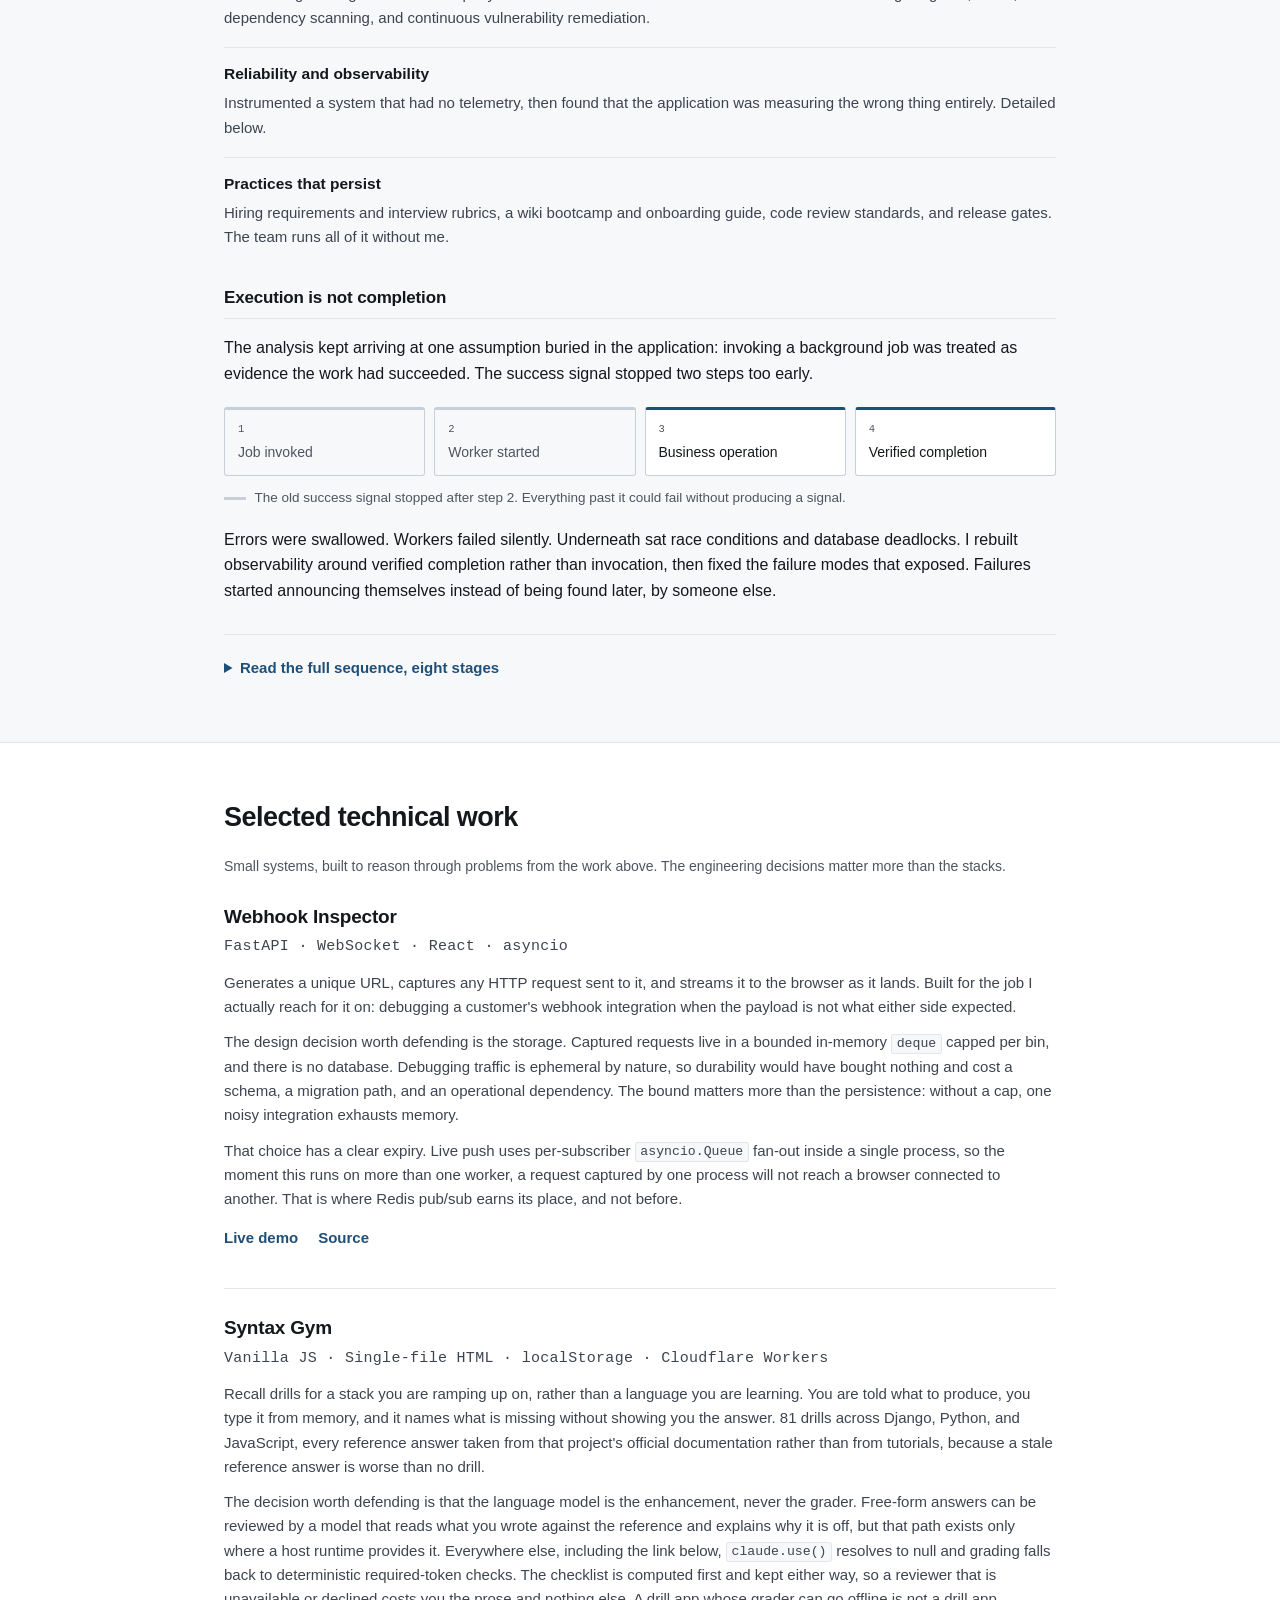
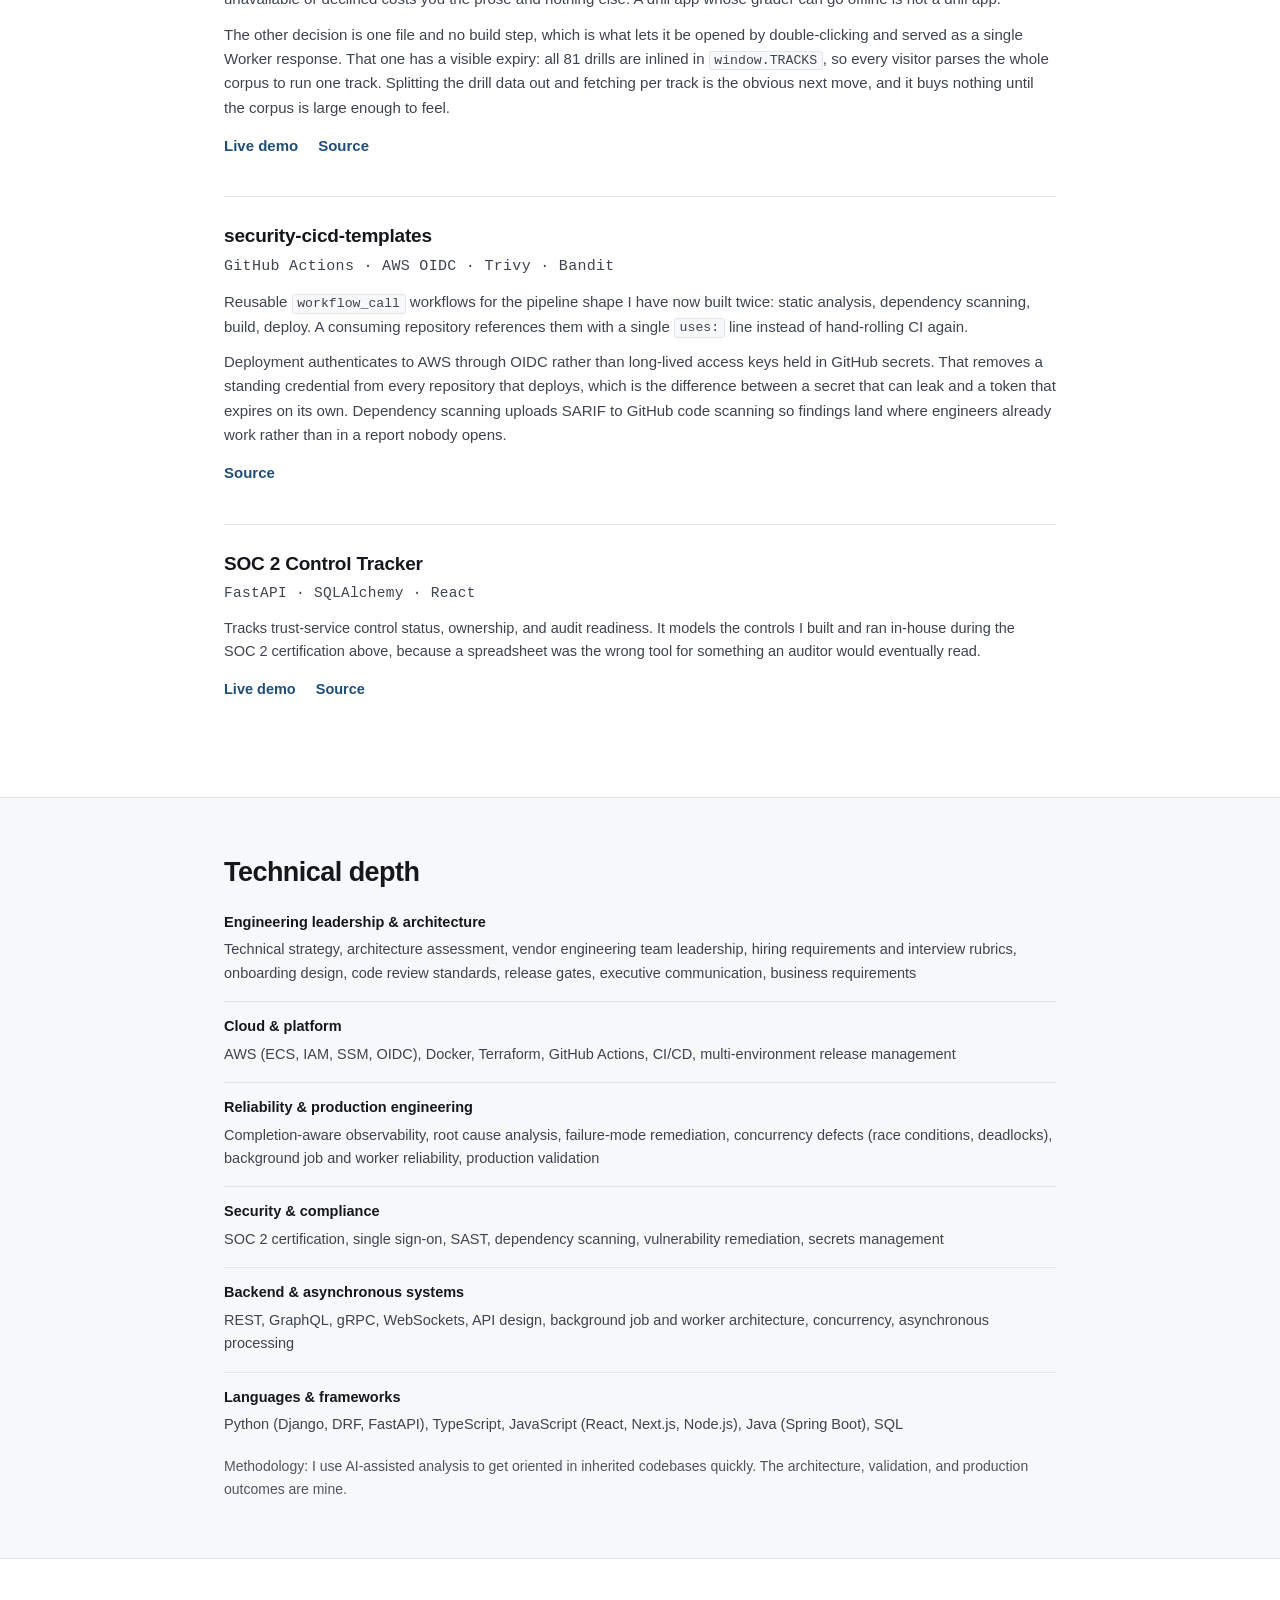
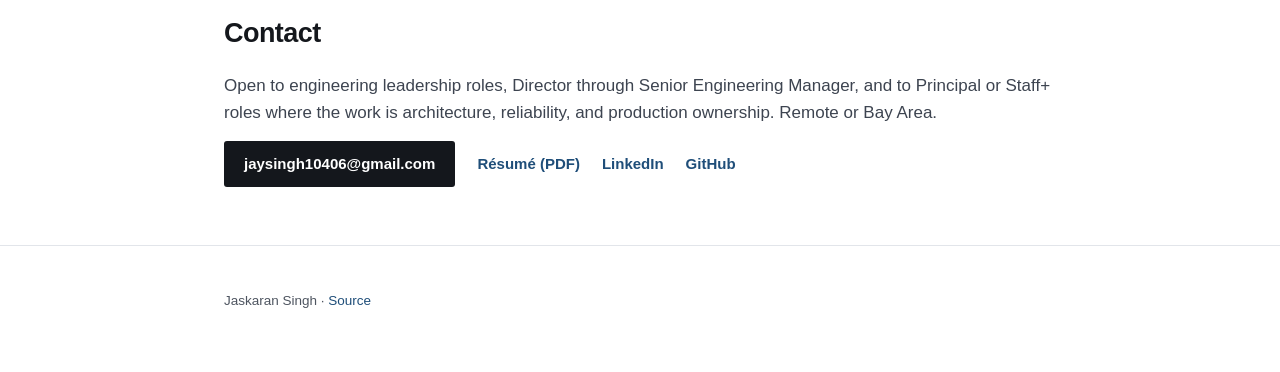
==== commit e2241977: "Add Syntax Gym to selected technical work Recall drills for a stack you are ramping up on. 81 drills" ====
--- a/index.html
+++ b/index.html
@@ -407,6 +407,39 @@
         </article>
 
         <article class="work">
+          <h3>Syntax Gym</h3>
+          <p class="work__sub">Vanilla JS · Single-file HTML · localStorage · Cloudflare Workers</p>
+          <p>
+            Recall drills for a stack you are ramping up on, rather than a language you are
+            learning. You are told what to produce, you type it from memory, and it names what
+            is missing without showing you the answer. 81 drills across Django, Python, and
+            JavaScript, every reference answer taken from that project's official documentation
+            rather than from tutorials, because a stale reference answer is worse than no drill.
+          </p>
+          <p>
+            The decision worth defending is that the language model is the enhancement, never the
+            grader. Free-form answers can be reviewed by a model that reads what you wrote against
+            the reference and explains why it is off, but that path exists only where a host
+            runtime provides it. Everywhere else, including the link below,
+            <code>claude.use()</code> resolves to null and grading falls back to deterministic
+            required-token checks. The checklist is computed first and kept either way, so a
+            reviewer that is unavailable or declined costs you the prose and nothing else. A drill
+            app whose grader can go offline is not a drill app.
+          </p>
+          <p>
+            The other decision is one file and no build step, which is what lets it be opened by
+            double-clicking and served as a single Worker response. That one has a visible expiry:
+            all 81 drills are inlined in <code>window.TRACKS</code>, so every visitor parses the
+            whole corpus to run one track. Splitting the drill data out and fetching per track is
+            the obvious next move, and it buys nothing until the corpus is large enough to feel.
+          </p>
+          <p class="work__links">
+            <a href="https://syntax-gym.jaysingh10406.workers.dev/" target="_blank" rel="noopener">Live demo</a>
+            <a href="https://github.com/jaysingh10406/syntax-gym" target="_blank" rel="noopener">Source</a>
+          </p>
+        </article>
+
+        <article class="work">
           <h3>security-cicd-templates</h3>
           <p class="work__sub">GitHub Actions · AWS OIDC · Trivy · Bandit</p>
           <p>
